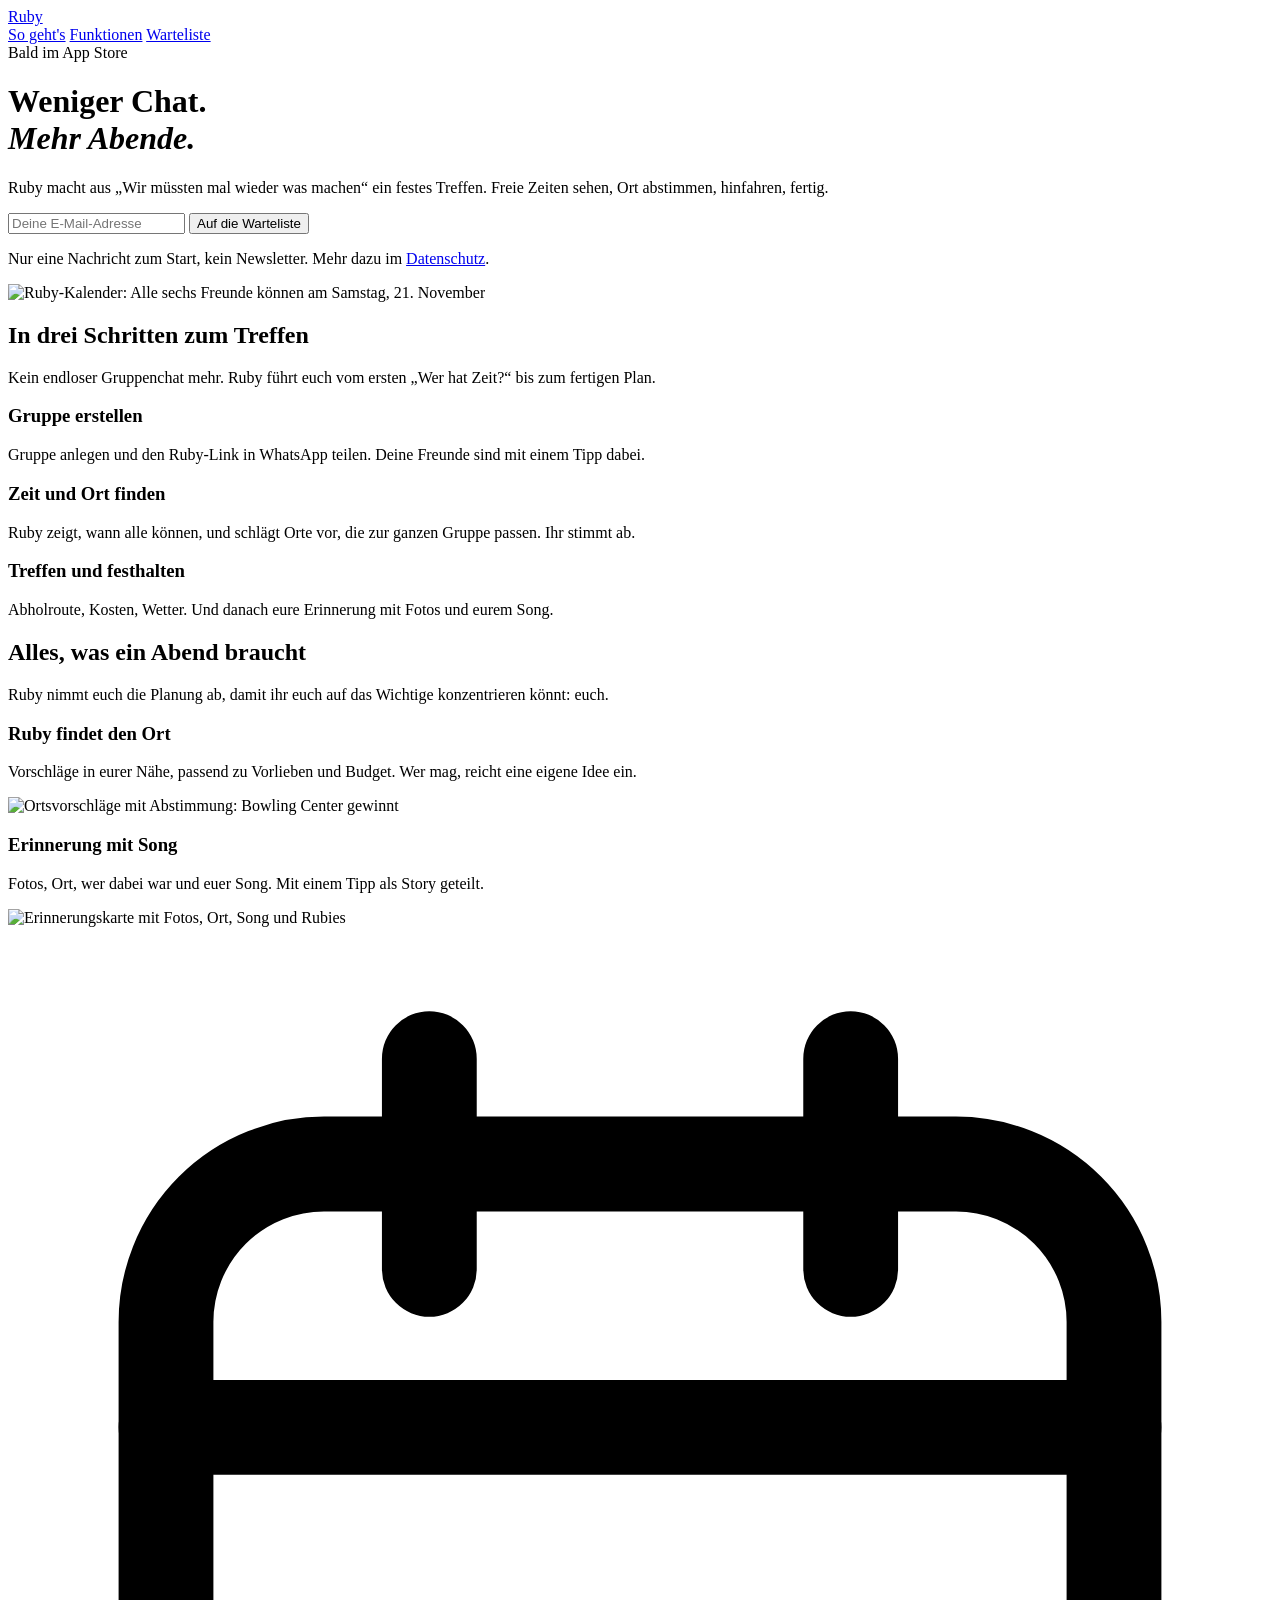
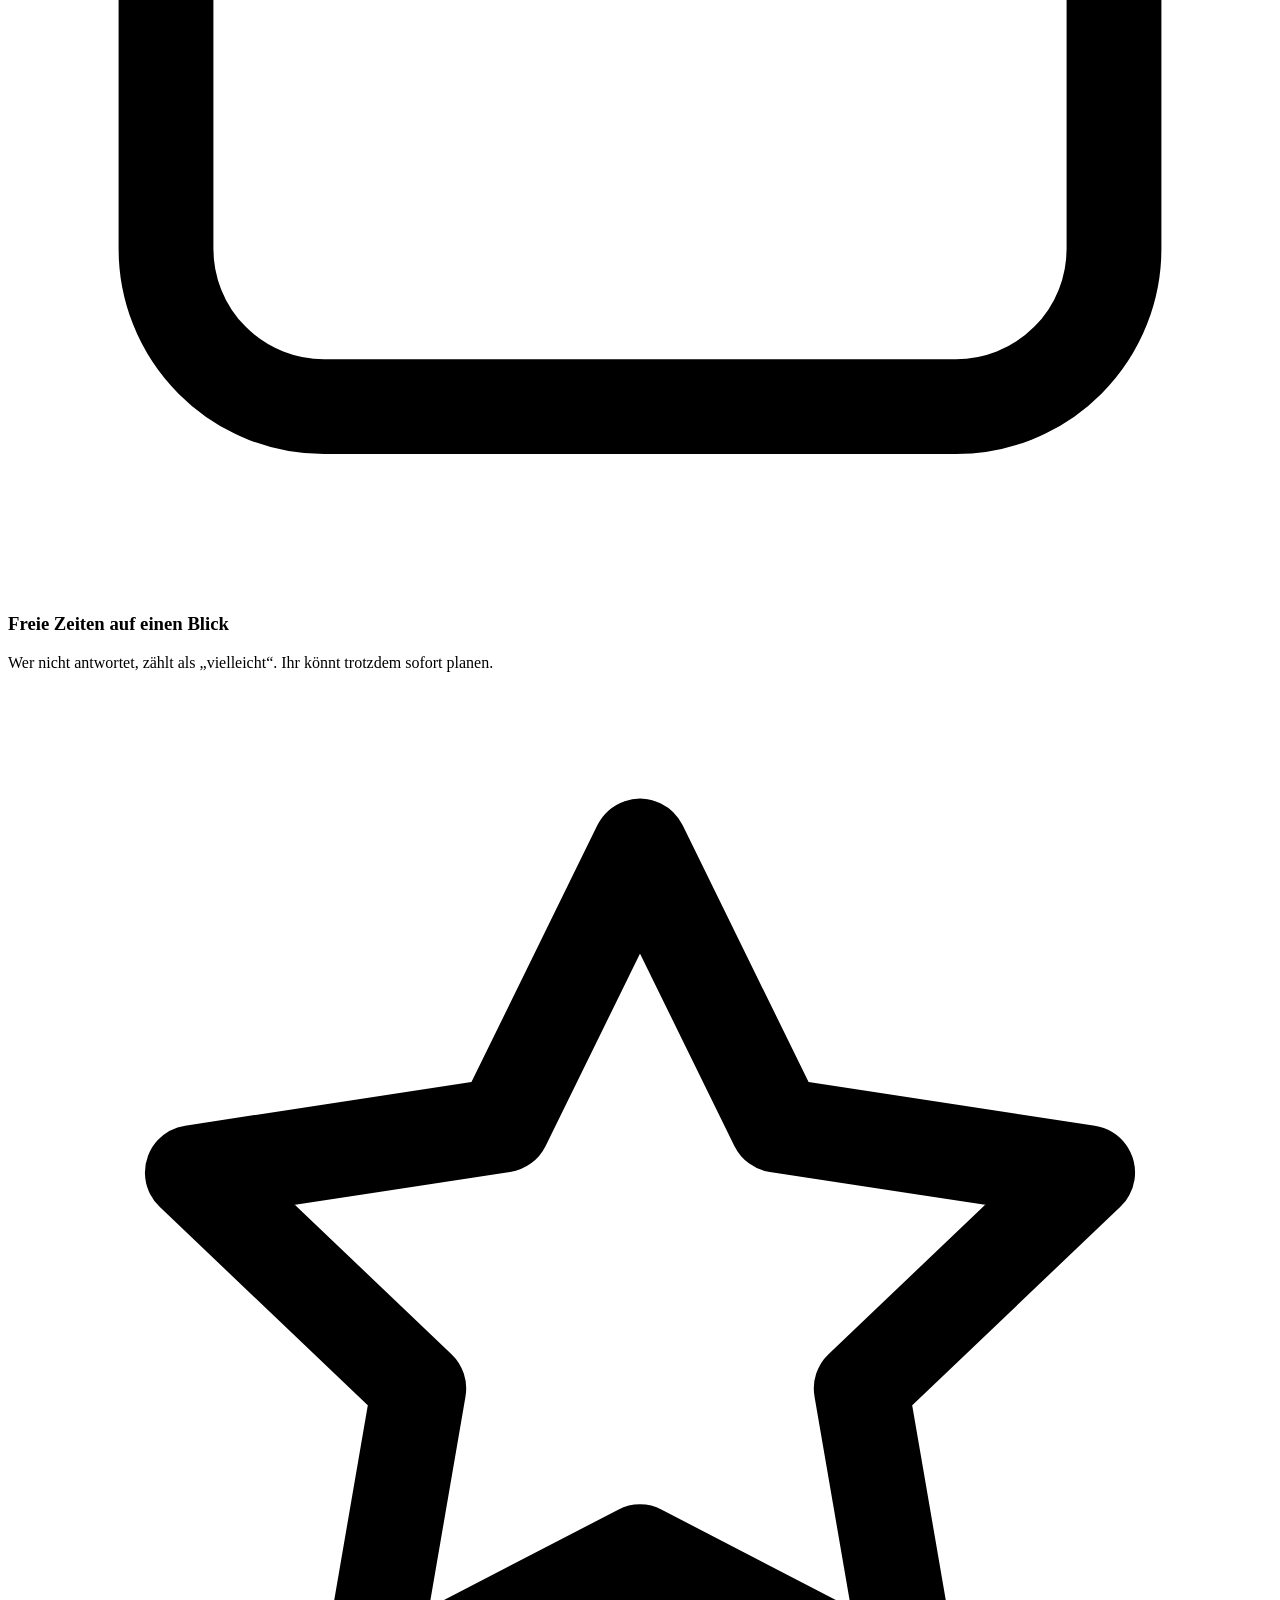
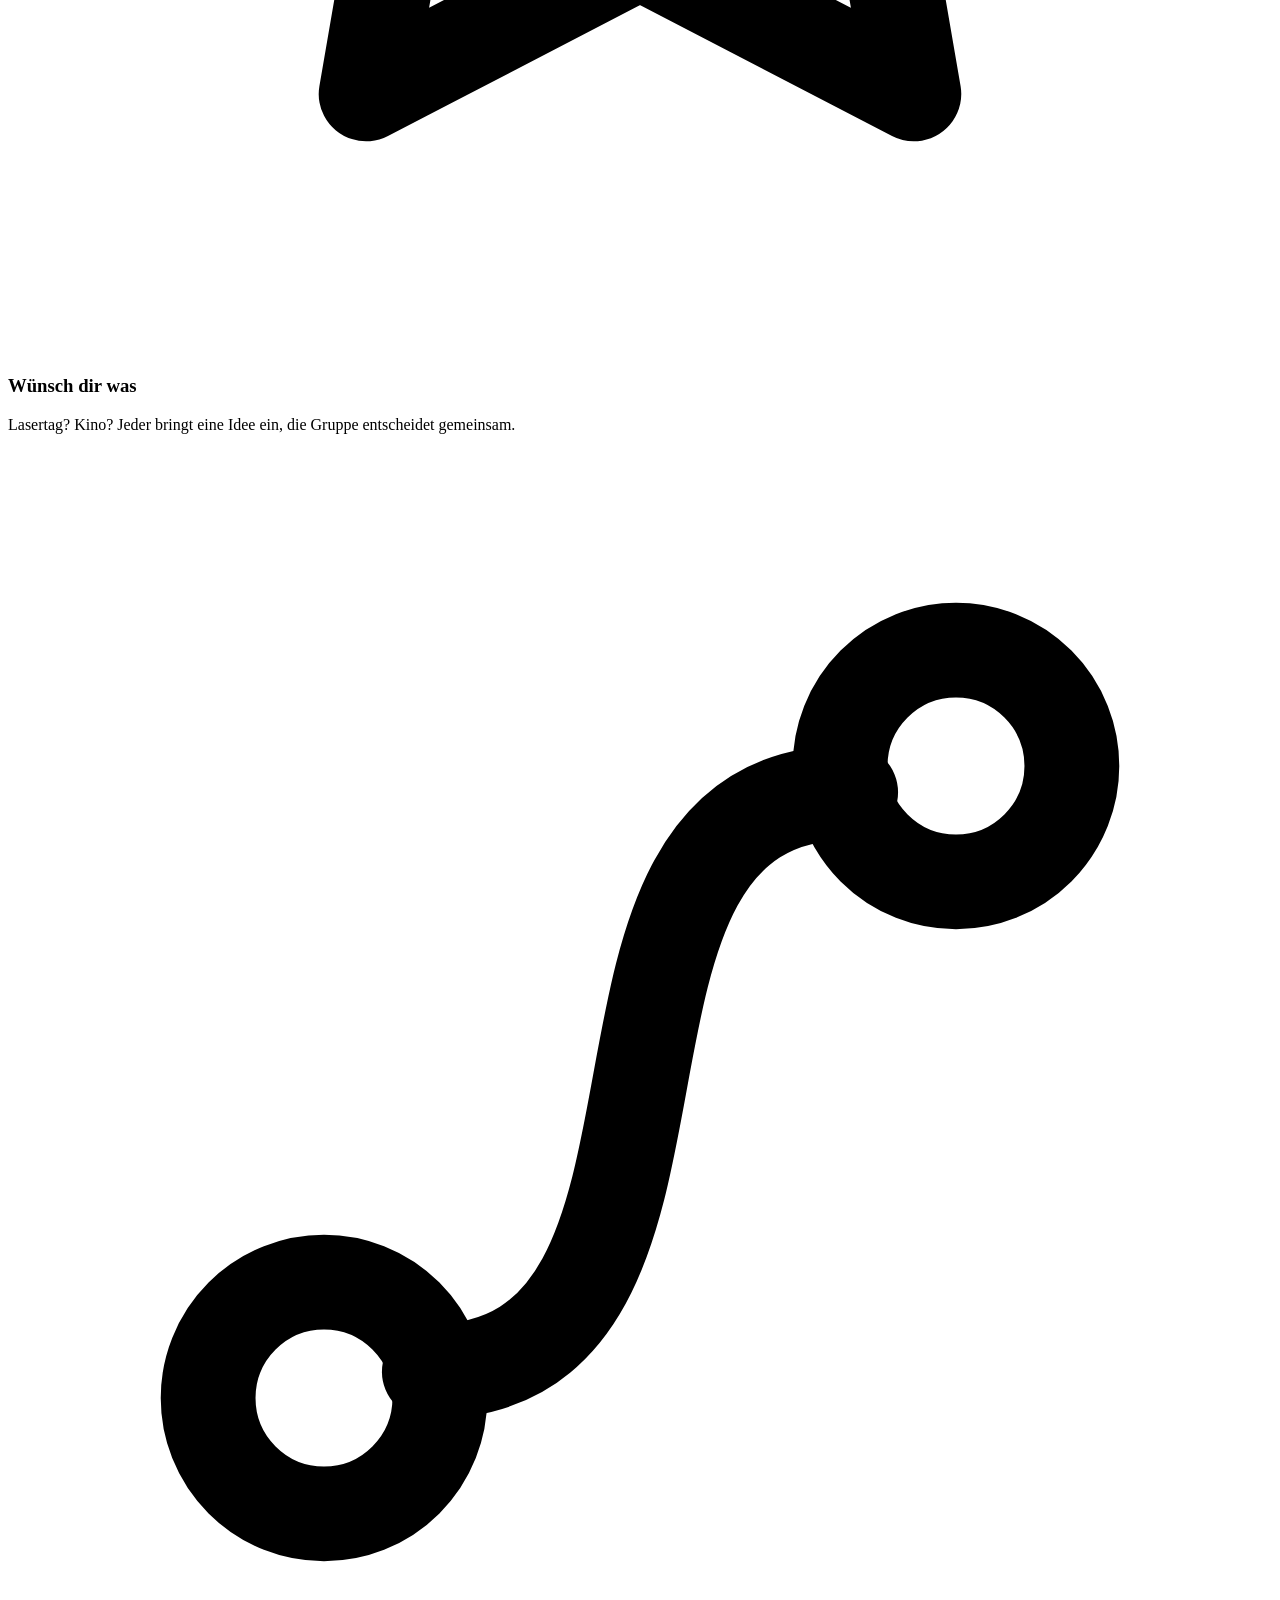
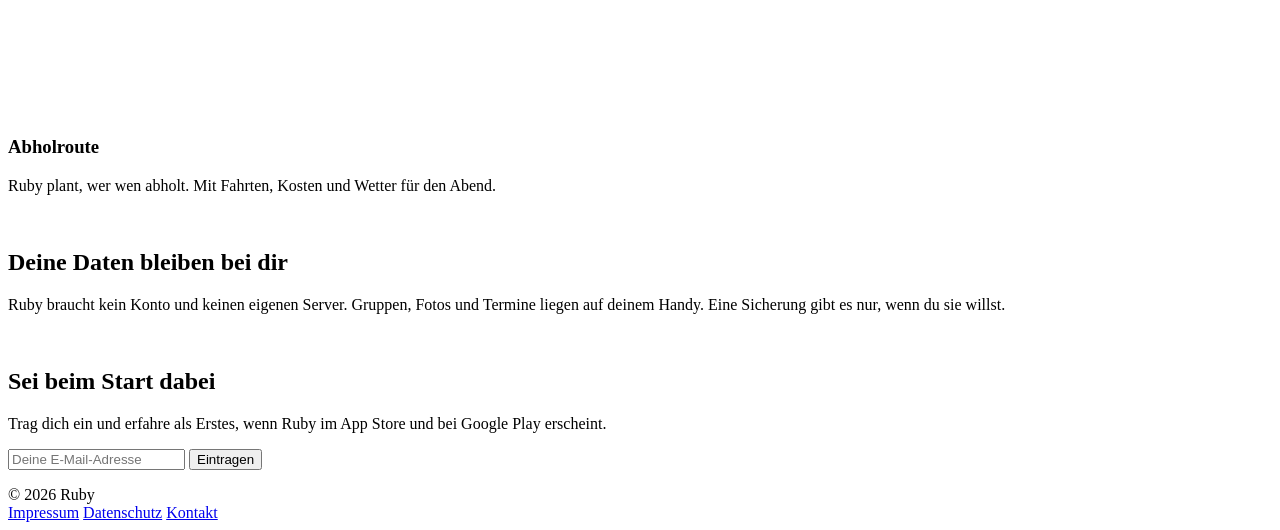
==== index.html @ dddb3fe4 "Add files via upload" ====
<!doctype html>
<html lang="de">
<head>
  <meta charset="utf-8">
  <meta name="viewport" content="width=device-width, initial-scale=1, viewport-fit=cover">
  <title>Ruby – Weniger Chat. Mehr Abende.</title>
  <meta name="description" content="Ruby ist die App, mit der Freundesgruppen sich wirklich treffen: freie Zeiten sehen, Orte abstimmen, hinfahren und den Abend als Erinnerung mit eurem Song festhalten.">
  <meta name="theme-color" content="#0B0B0D">
  <meta property="og:type" content="website">
  <meta property="og:title" content="Ruby – Weniger Chat. Mehr Abende.">
  <meta property="og:description" content="Die App, mit der Freundesgruppen sich wirklich treffen.">
  <meta property="og:image" content="https://ruby-app.de/assets/og-image.png">
  <meta property="og:url" content="https://ruby-app.de/">
  <meta name="twitter:card" content="summary_large_image">
  <link rel="icon" type="image/png" href="/assets/favicon.png">
  <link rel="apple-touch-icon" href="/assets/apple-touch-icon.png">
  <link rel="preload" href="/assets/fonts/InterDisplay-Bold.woff" as="font" type="font/woff" crossorigin>
  <link rel="stylesheet" href="/assets/style.css">
</head>
<body>
  <header class="top">
    <div class="wrap">
      <a class="brand" href="/" aria-label="Ruby Startseite"><img src="/assets/logo.png" alt=""><span>Ruby</span></a>
      <nav aria-label="Hauptnavigation">
        <a href="#so-gehts">So geht's</a>
        <a href="#funktionen">Funktionen</a>
        <a class="btn small" href="#warteliste">Warteliste</a>
      </nav>
    </div>
  </header>

  <main>
    <div class="wrap">
      <div class="hero">
        <div>
          <div class="eyebrow"><i></i>Bald im App Store</div>
          <h1>Weniger Chat.<br><em>Mehr Abende.</em></h1>
          <p class="lead">Ruby macht aus „Wir müssten mal wieder was machen“ ein festes Treffen. Freie Zeiten sehen, Ort abstimmen, hinfahren, fertig.</p>
          <form class="waitlist" id="warteliste" novalidate>
            <label for="mail-top" class="sr" style="position:absolute;left:-9999px">E-Mail-Adresse</label>
            <input id="mail-top" type="email" name="email" placeholder="Deine E-Mail-Adresse" autocomplete="email" required>
            <button class="btn" type="submit">Auf die Warteliste</button>
          </form>
          <p class="form-msg" role="status" aria-live="polite"></p>
          <p class="fine">Nur eine Nachricht zum Start, kein Newsletter. Mehr dazu im <a href="/datenschutz/">Datenschutz</a>.</p>
        </div>
        <div class="hero-shot">
          <img src="/assets/screen-kalender.png" width="370" height="720" alt="Ruby-Kalender: Alle sechs Freunde können am Samstag, 21. November">
        </div>
      </div>
    </div>

    <section id="so-gehts">
      <div class="wrap">
        <div class="sec-head reveal">
          <h2>In drei Schritten zum Treffen</h2>
          <p>Kein endloser Gruppenchat mehr. Ruby führt euch vom ersten „Wer hat Zeit?“ bis zum fertigen Plan.</p>
        </div>
        <div class="steps">
          <div class="step reveal">
            <h3>Gruppe erstellen</h3>
            <p>Gruppe anlegen und den Ruby-Link in WhatsApp teilen. Deine Freunde sind mit einem Tipp dabei.</p>
          </div>
          <div class="step reveal">
            <h3>Zeit und Ort finden</h3>
            <p>Ruby zeigt, wann alle können, und schlägt Orte vor, die zur ganzen Gruppe passen. Ihr stimmt ab.</p>
          </div>
          <div class="step reveal">
            <h3>Treffen und festhalten</h3>
            <p>Abholroute, Kosten, Wetter. Und danach eure Erinnerung mit Fotos und eurem Song.</p>
          </div>
        </div>
      </div>
    </section>

    <section id="funktionen">
      <div class="wrap">
        <div class="sec-head reveal">
          <h2>Alles, was ein Abend braucht</h2>
          <p>Ruby nimmt euch die Planung ab, damit ihr euch auf das Wichtige konzentrieren könnt: euch.</p>
        </div>
        <div class="showcase">
          <div class="shot-card reveal">
            <h3>Ruby findet den Ort</h3>
            <p>Vorschläge in eurer Nähe, passend zu Vorlieben und Budget. Wer mag, reicht eine eigene Idee ein.</p>
            <img src="/assets/screen-orte.png" width="370" height="720" loading="lazy" alt="Ortsvorschläge mit Abstimmung: Bowling Center gewinnt">
          </div>
          <div class="shot-card reveal">
            <h3>Erinnerung mit Song</h3>
            <p>Fotos, Ort, wer dabei war und euer Song. Mit einem Tipp als Story geteilt.</p>
            <img src="/assets/screen-erinnerung.png" width="370" height="720" loading="lazy" alt="Erinnerungskarte mit Fotos, Ort, Song und Rubies">
          </div>
        </div>
        <div class="feats">
          <div class="feat reveal">
            <svg viewBox="0 0 24 24" fill="none" stroke="currentColor" stroke-width="1.8" stroke-linecap="round" stroke-linejoin="round" aria-hidden="true"><rect x="3" y="4.5" width="18" height="16" rx="3"/><path d="M3 9.5h18M8 2.5v4M16 2.5v4"/></svg>
            <h3>Freie Zeiten auf einen Blick</h3>
            <p>Wer nicht antwortet, zählt als „vielleicht“. Ihr könnt trotzdem sofort planen.</p>
          </div>
          <div class="feat reveal">
            <svg viewBox="0 0 24 24" fill="none" stroke="currentColor" stroke-width="1.8" stroke-linecap="round" stroke-linejoin="round" aria-hidden="true"><path d="M12 3l2.6 5.3 5.9.9-4.3 4.1 1 5.8L12 16.4 6.8 19.1l1-5.8L3.5 9.2l5.9-.9z"/></svg>
            <h3>Wünsch dir was</h3>
            <p>Lasertag? Kino? Jeder bringt eine Idee ein, die Gruppe entscheidet gemeinsam.</p>
          </div>
          <div class="feat reveal">
            <svg viewBox="0 0 24 24" fill="none" stroke="currentColor" stroke-width="1.8" stroke-linecap="round" stroke-linejoin="round" aria-hidden="true"><circle cx="6" cy="18" r="2.2"/><circle cx="18" cy="6" r="2.2"/><path d="M8 17.5c6 0 2-11 8-11"/></svg>
            <h3>Abholroute</h3>
            <p>Ruby plant, wer wen abholt. Mit Fahrten, Kosten und Wetter für den Abend.</p>
          </div>
        </div>
      </div>
    </section>

    <section>
      <div class="wrap">
        <div class="band reveal">
          <img src="/assets/logo.png" alt="">
          <div>
            <h2>Deine Daten bleiben bei dir</h2>
            <p>Ruby braucht kein Konto und keinen eigenen Server. Gruppen, Fotos und Termine liegen auf deinem Handy. Eine Sicherung gibt es nur, wenn du sie willst.</p>
          </div>
        </div>
      </div>
    </section>

    <div class="cta">
      <div class="wrap">
        <img src="/assets/logo.png" alt="">
        <h2>Sei beim Start dabei</h2>
        <p>Trag dich ein und erfahre als Erstes, wenn Ruby im App Store und bei Google Play erscheint.</p>
        <form class="waitlist" novalidate>
          <label for="mail-bottom" style="position:absolute;left:-9999px">E-Mail-Adresse</label>
          <input id="mail-bottom" type="email" name="email" placeholder="Deine E-Mail-Adresse" autocomplete="email" required>
          <button class="btn" type="submit">Eintragen</button>
        </form>
        <p class="form-msg" role="status" aria-live="polite"></p>
      </div>
    </div>
  </main>

  <footer>
    <div class="wrap">
      <span>© <span data-year>2026</span> Ruby</span>
      <nav aria-label="Rechtliches">
        <a href="/impressum/">Impressum</a>
        <a href="/datenschutz/">Datenschutz</a>
        <a data-mailto href="mailto:hallo@ruby-app.de">Kontakt</a>
      </nav>
    </div>
  </footer>

  <script src="/assets/config.js"></script>
  <script src="/assets/site.js"></script>
</body>
</html>
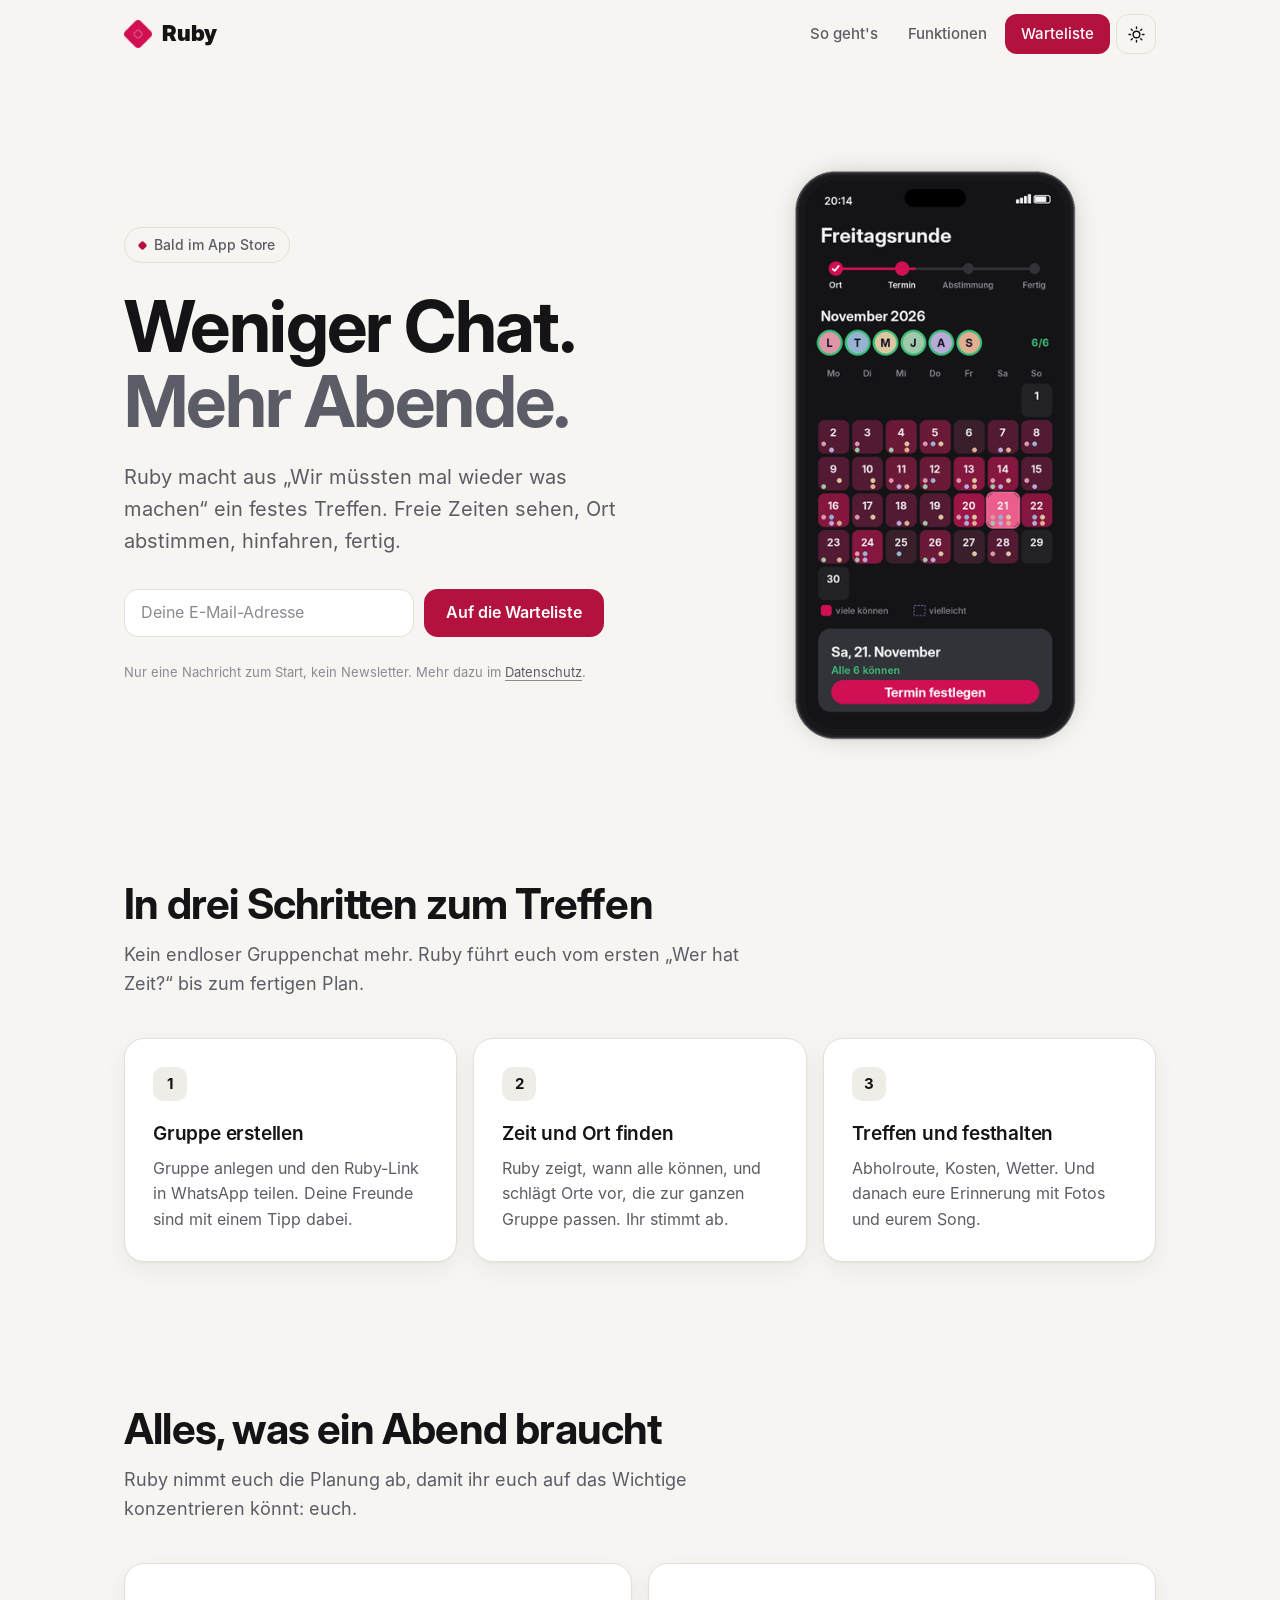
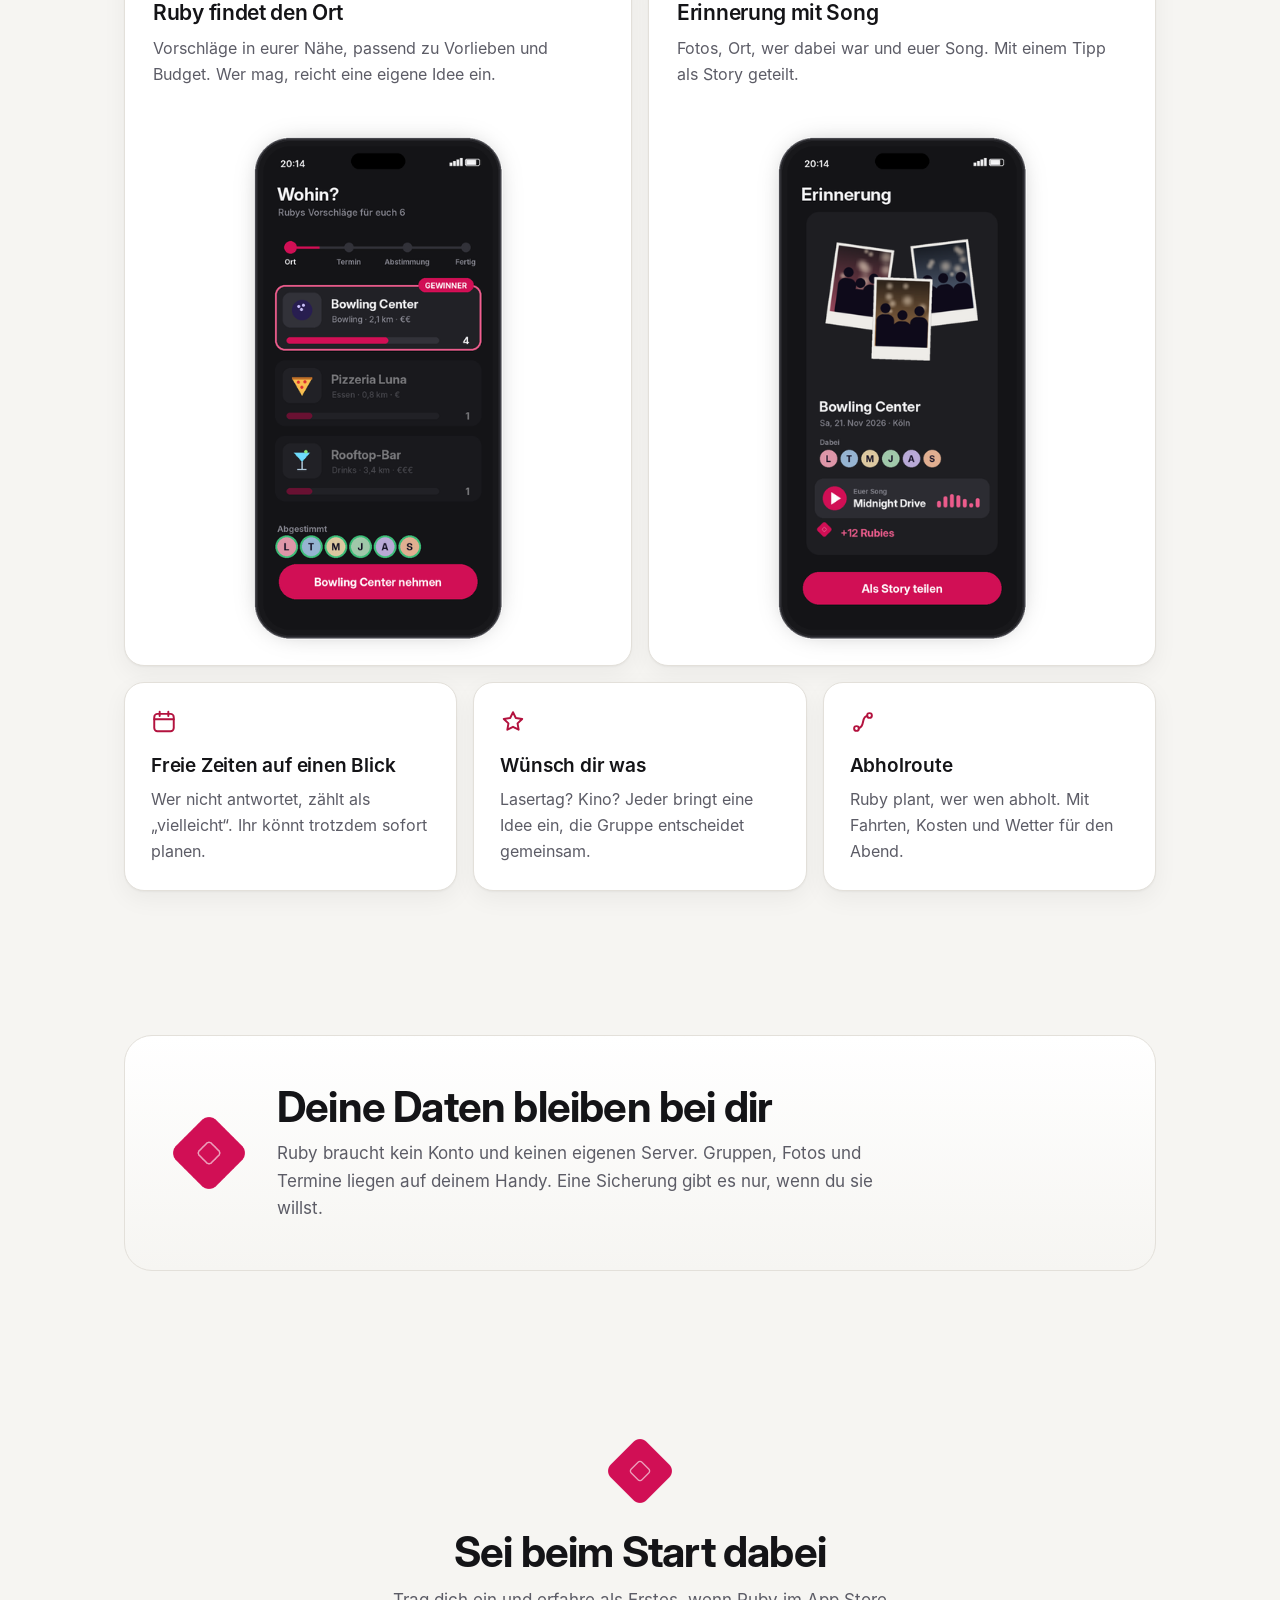
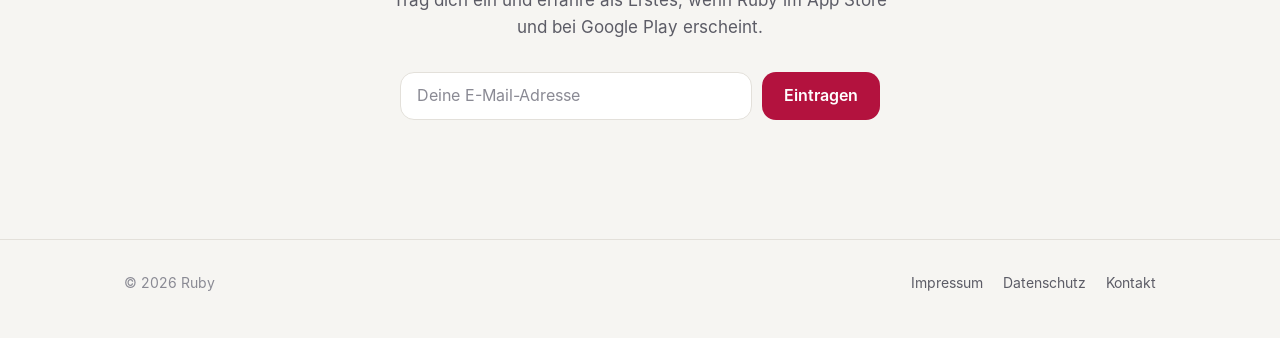
==== commit 250720b9: "Add files via upload" ====
--- a/index.html
+++ b/index.html
@@ -15,6 +15,7 @@
   <link rel="icon" type="image/png" href="/assets/favicon.png">
   <link rel="apple-touch-icon" href="/assets/apple-touch-icon.png">
   <link rel="preload" href="/assets/fonts/InterDisplay-Bold.woff" as="font" type="font/woff" crossorigin>
+  <script>(function(){var t=null;try{t=localStorage.getItem('ruby-theme')}catch(e){}if(t!=='light'&&t!=='dark'){t=window.matchMedia&&matchMedia('(prefers-color-scheme: light)').matches?'light':'dark'}document.documentElement.setAttribute('data-theme',t)})();</script>
   <link rel="stylesheet" href="/assets/style.css">
 </head>
 <body>
@@ -25,7 +26,7 @@
         <a href="#so-gehts">So geht's</a>
         <a href="#funktionen">Funktionen</a>
         <a class="btn small" href="#warteliste">Warteliste</a>
-      </nav>
+      <button class="theme-toggle" type="button" aria-label="Design wechseln" title="Design wechseln"><svg class="sun" viewBox="0 0 24 24" fill="none" stroke="currentColor" stroke-width="1.8" stroke-linecap="round" aria-hidden="true"><circle cx="12" cy="12" r="4.2"/><path d="M12 2.5v2M12 19.5v2M2.5 12h2M19.5 12h2M5.3 5.3l1.4 1.4M17.3 17.3l1.4 1.4M5.3 18.7l1.4-1.4M17.3 6.7l1.4-1.4"/></svg><svg class="moon" viewBox="0 0 24 24" fill="none" stroke="currentColor" stroke-width="1.8" stroke-linecap="round" stroke-linejoin="round" aria-hidden="true"><path d="M20 14.5A8 8 0 1 1 9.5 4a6.5 6.5 0 0 0 10.5 10.5z"/></svg></button></nav>
     </div>
   </header>
 
--- a/assets/style.css
+++ b/assets/style.css
@@ -0,0 +1,209 @@
+/* Ruby – ruby-app.de · minimalistisch, dunkel wie die App */
+@font-face { font-family: 'Inter'; src: url('fonts/Inter-Regular.woff') format('woff'); font-weight: 400; font-display: swap; }
+@font-face { font-family: 'Inter'; src: url('fonts/Inter-Medium.woff') format('woff'); font-weight: 500; font-display: swap; }
+@font-face { font-family: 'Inter'; src: url('fonts/Inter-SemiBold.woff') format('woff'); font-weight: 600; font-display: swap; }
+@font-face { font-family: 'Inter'; src: url('fonts/Inter-Bold.woff') format('woff'); font-weight: 700; font-display: swap; }
+@font-face { font-family: 'Inter Display'; src: url('fonts/InterDisplay-Bold.woff') format('woff'); font-weight: 700; font-display: swap; }
+@font-face { font-family: 'Inter Display'; src: url('fonts/InterDisplay-Black.woff') format('woff'); font-weight: 900; font-display: swap; }
+
+:root {
+  --bg: #0B0B0D;
+  --surface: #141417;
+  --surface-2: #1C1C21;
+  --line: #26262C;
+  --text: #F4F4F6;
+  --sub: #9A9AA4;
+  --faint: #6E6E78;
+  --ruby: #D10F55;
+  --ruby-hover: #E01A62;
+  --radius: 20px;
+  --max: 1080px;
+  --top-bg: rgba(11, 11, 13, 0.82);
+  --body: #C9C9D0;
+  --ph-bg: rgba(209, 15, 85, 0.16);
+  --ph-text: #FF8FB1;
+  --ok: #5BC48C;
+  --err: #F0708F;
+  --shadow: none;
+  color-scheme: dark;
+}
+
+/* Helles Design */
+:root[data-theme="light"] {
+  --bg: #F6F5F2;
+  --surface: #FFFFFF;
+  --surface-2: #EFEDE8;
+  --line: #E3E0DA;
+  --text: #141417;
+  --sub: #5C5C66;
+  --faint: #8A8A94;
+  --ruby: #B3123E;
+  --ruby-hover: #9C0F35;
+  --top-bg: rgba(246, 245, 242, 0.85);
+  --body: #3A3A42;
+  --ph-bg: rgba(179, 18, 62, 0.10);
+  --ph-text: #B3123E;
+  --ok: #1E8A55;
+  --err: #C0274E;
+  --shadow: 0 1px 2px rgba(20, 20, 23, 0.04), 0 8px 24px rgba(20, 20, 23, 0.05);
+  color-scheme: light;
+}
+
+* { box-sizing: border-box; }
+html { -webkit-text-size-adjust: 100%; scroll-behavior: smooth; }
+body {
+  margin: 0;
+  transition: background-color 0.25s ease, color 0.25s ease;
+  background: var(--bg);
+  color: var(--text);
+  font-family: 'Inter', system-ui, -apple-system, 'Segoe UI', Roboto, sans-serif;
+  font-size: 17px;
+  line-height: 1.6;
+  -webkit-font-smoothing: antialiased;
+}
+a { color: var(--text); text-decoration-color: var(--faint); text-underline-offset: 3px; }
+a:hover { text-decoration-color: var(--ruby); }
+img { max-width: 100%; display: block; }
+:focus-visible { outline: 2px solid var(--ruby); outline-offset: 3px; border-radius: 6px; }
+
+.wrap { max-width: var(--max); margin: 0 auto; padding: 0 24px; }
+
+/* Kopfzeile */
+.top { position: sticky; top: 0; z-index: 10; background: var(--top-bg); backdrop-filter: saturate(140%) blur(14px); -webkit-backdrop-filter: saturate(140%) blur(14px); border-bottom: 1px solid transparent; }
+.top.scrolled { border-bottom-color: var(--line); }
+.top .wrap { display: flex; align-items: center; height: 68px; }
+.brand { display: flex; align-items: center; gap: 10px; text-decoration: none; }
+.brand img { width: 28px; height: 28px; }
+.brand span { font-family: 'Inter Display', 'Inter', sans-serif; font-weight: 900; font-size: 22px; letter-spacing: -0.2px; }
+.top nav { margin-left: auto; display: flex; gap: 6px; align-items: center; }
+.top nav a { text-decoration: none; color: var(--sub); font-size: 15px; font-weight: 500; padding: 8px 12px; border-radius: 10px; }
+.top nav a:hover { color: var(--text); }
+.top nav .btn { color: #fff; }
+
+/* Umschalter hell/dunkel */
+.theme-toggle { display: inline-grid; place-items: center; width: 40px; height: 40px; border-radius: 12px; border: 1px solid var(--line); background: transparent; color: var(--text); cursor: pointer; padding: 0; transition: border-color 0.15s, background 0.15s; }
+.theme-toggle:hover { border-color: var(--faint); background: var(--surface); }
+.theme-toggle svg { width: 19px; height: 19px; }
+.theme-toggle .sun { display: none; }
+:root[data-theme="light"] .theme-toggle .sun { display: block; }
+:root[data-theme="light"] .theme-toggle .moon { display: none; }
+
+/* Knöpfe */
+.btn { display: inline-flex; align-items: center; justify-content: center; gap: 8px; min-height: 48px; padding: 0 22px; border-radius: 14px; border: 0; background: var(--ruby); color: #fff; font: inherit; font-weight: 600; font-size: 16px; text-decoration: none; cursor: pointer; transition: background 0.15s; }
+.btn:hover { background: var(--ruby-hover); }
+.btn.ghost { background: transparent; border: 1px solid var(--line); color: var(--text); }
+.btn.ghost:hover { border-color: var(--faint); }
+.btn.small { min-height: 40px; padding: 0 16px; font-size: 15px; border-radius: 12px; }
+.btn[disabled] { opacity: 0.6; cursor: default; }
+
+/* Hero */
+.hero { padding: 72px 0 40px; display: grid; grid-template-columns: 1.1fr 0.9fr; gap: 48px; align-items: center; }
+.eyebrow { display: inline-flex; align-items: center; gap: 8px; color: var(--sub); font-size: 14px; font-weight: 500; border: 1px solid var(--line); border-radius: 999px; padding: 6px 14px; margin-bottom: 26px; }
+.eyebrow i { width: 7px; height: 7px; border-radius: 2px; background: var(--ruby); transform: rotate(45deg); display: inline-block; }
+h1 { font-family: 'Inter Display', 'Inter', sans-serif; font-weight: 700; font-size: clamp(42px, 6.4vw, 72px); line-height: 1.04; letter-spacing: -1.6px; margin: 0 0 22px; }
+h1 em { font-style: normal; color: var(--sub); }
+.lead { color: var(--sub); font-size: clamp(18px, 2vw, 20px); max-width: 520px; margin: 0 0 32px; }
+
+/* Warteliste */
+.waitlist { display: flex; gap: 10px; max-width: 480px; }
+.waitlist input { flex: 1; min-width: 0; min-height: 48px; padding: 0 16px; border-radius: 14px; border: 1px solid var(--line); background: var(--surface); color: var(--text); font: inherit; font-size: 16px; }
+.waitlist input::placeholder { color: var(--faint); }
+.waitlist input:focus { outline: none; border-color: var(--faint); }
+.fine { color: var(--faint); font-size: 13px; margin: 12px 0 0; max-width: 480px; }
+.fine a { color: var(--sub); }
+.form-msg { margin: 12px 0 0; font-size: 15px; font-weight: 500; min-height: 1px; }
+.form-msg.ok { color: var(--ok); }
+.form-msg.err { color: var(--err); }
+
+.hero-shot { position: relative; display: flex; justify-content: center; }
+.hero-shot img { width: min(340px, 82%); height: auto; }
+
+/* Abschnitte */
+section { padding: 72px 0; }
+.sec-head { max-width: 620px; margin-bottom: 40px; }
+h2 { font-family: 'Inter Display', 'Inter', sans-serif; font-weight: 700; font-size: clamp(30px, 4vw, 42px); line-height: 1.1; letter-spacing: -0.8px; margin: 0 0 14px; }
+.sec-head p { color: var(--sub); margin: 0; font-size: 18px; }
+
+/* Schritte */
+.steps { display: grid; grid-template-columns: repeat(3, 1fr); gap: 16px; counter-reset: s; }
+.step { background: var(--surface); border: 1px solid var(--line); border-radius: var(--radius); padding: 28px; box-shadow: var(--shadow); }
+.step::before { counter-increment: s; content: counter(s); display: grid; place-items: center; width: 34px; height: 34px; border-radius: 10px; background: var(--surface-2); color: var(--text); font-weight: 700; font-size: 15px; margin-bottom: 18px; }
+.step h3, .feat h3 { font-size: 19px; font-weight: 600; margin: 0 0 6px; letter-spacing: -0.2px; }
+.step p, .feat p { color: var(--sub); margin: 0; font-size: 16px; }
+
+/* Funktionen */
+.showcase { display: grid; grid-template-columns: 1fr 1fr; gap: 16px; align-items: stretch; }
+.shot-card { background: var(--surface); border: 1px solid var(--line); border-radius: var(--radius); box-shadow: var(--shadow); padding: 32px 28px 0; overflow: hidden; display: flex; flex-direction: column; }
+.shot-card h3 { font-size: 21px; font-weight: 600; margin: 0 0 6px; letter-spacing: -0.3px; }
+.shot-card p { color: var(--sub); margin: 0 0 24px; font-size: 16px; }
+.shot-card img { width: 72%; max-width: 300px; margin: auto auto 0; height: auto; }
+.feats { display: grid; grid-template-columns: repeat(3, 1fr); gap: 16px; margin-top: 16px; }
+.feat { background: var(--surface); border: 1px solid var(--line); border-radius: var(--radius); padding: 26px; box-shadow: var(--shadow); }
+.feat svg { width: 26px; height: 26px; color: var(--ruby); margin-bottom: 16px; display: block; }
+
+/* Privatsphäre-Band */
+.band { border: 1px solid var(--line); border-radius: 28px; padding: 48px; display: grid; grid-template-columns: auto 1fr; gap: 32px; align-items: center; background: linear-gradient(180deg, var(--surface) 0%, var(--bg) 100%); }
+.band img { width: 72px; height: 72px; }
+.band h2 { margin-bottom: 10px; }
+.band p { color: var(--sub); margin: 0; max-width: 640px; }
+
+/* Abschluss */
+.cta { text-align: center; padding: 96px 0 88px; }
+.cta img { width: 64px; height: 64px; margin: 0 auto 26px; }
+.cta h2 { margin-bottom: 12px; }
+.cta p { color: var(--sub); margin: 0 auto 30px; max-width: 520px; }
+.cta .waitlist { margin: 0 auto; }
+.cta .fine, .cta .form-msg { margin-left: auto; margin-right: auto; }
+
+/* Fußzeile */
+footer { border-top: 1px solid var(--line); padding: 32px 0 44px; color: var(--faint); font-size: 14px; }
+footer .wrap { display: flex; flex-wrap: wrap; gap: 14px 24px; align-items: center; }
+footer nav { display: flex; gap: 20px; margin-left: auto; flex-wrap: wrap; }
+footer a { color: var(--sub); text-decoration: none; }
+footer a:hover { color: var(--text); }
+
+/* Textseiten (Impressum, Datenschutz) */
+.doc { max-width: 720px; margin: 0 auto; padding: 64px 24px 80px; }
+.doc h1 { font-size: clamp(36px, 5vw, 52px); margin-bottom: 10px; }
+.doc .meta { color: var(--faint); font-size: 14px; margin: 0 0 40px; }
+.doc h2 { font-size: 24px; letter-spacing: -0.3px; margin: 44px 0 12px; }
+.doc h3 { font-size: 18px; font-weight: 600; margin: 28px 0 8px; }
+.doc p, .doc li { color: var(--body); }
+.doc ul { padding-left: 22px; }
+.doc li { margin: 6px 0; }
+.doc address { font-style: normal; color: var(--text); line-height: 1.7; }
+.ph { background: var(--ph-bg); color: var(--ph-text); border-radius: 6px; padding: 1px 6px; font-weight: 500; }
+.note { border: 1px solid var(--line); background: var(--surface); box-shadow: var(--shadow); border-radius: 14px; padding: 16px 18px; color: var(--sub); font-size: 15px; margin: 0 0 32px; }
+
+/* Ruby-Link-Seite */
+.center { min-height: calc(100vh - 68px - 110px); display: grid; place-items: center; text-align: center; padding: 48px 24px; }
+.center .box { max-width: 460px; }
+.center img.logo { width: 72px; height: 72px; margin: 0 auto 28px; }
+.center h1 { font-size: clamp(32px, 6vw, 44px); margin-bottom: 14px; }
+.center p { color: var(--sub); margin: 0 0 28px; }
+.center .actions { display: flex; flex-direction: column; gap: 12px; align-items: center; }
+.spinner { width: 22px; height: 22px; border-radius: 50%; border: 2px solid rgba(255,255,255,0.3); border-top-color: #fff; animation: spin 0.8s linear infinite; }
+@keyframes spin { to { transform: rotate(360deg); } }
+
+/* sanftes Einblenden beim Scrollen */
+.reveal { opacity: 0; transform: translateY(16px); transition: opacity 0.6s ease, transform 0.6s ease; }
+.reveal.in { opacity: 1; transform: none; }
+@media (prefers-reduced-motion: reduce) { .reveal { opacity: 1; transform: none; transition: none; } html { scroll-behavior: auto; } }
+
+/* Handy */
+@media (max-width: 880px) {
+  .hero { grid-template-columns: 1fr; padding-top: 44px; gap: 36px; text-align: left; }
+  .hero-shot img { width: min(300px, 78%); }
+  .steps, .feats { grid-template-columns: 1fr; }
+  .showcase { grid-template-columns: 1fr; }
+  .band { grid-template-columns: 1fr; padding: 32px 24px; gap: 20px; }
+  section { padding: 56px 0; }
+}
+@media (max-width: 560px) {
+  .wrap { padding: 0 16px; }
+  .top nav a:not(.btn) { display: none; }
+  .waitlist { flex-direction: column; }
+  .waitlist .btn { width: 100%; }
+  .doc { padding: 44px 16px 64px; }
+  footer nav { margin-left: 0; }
+}
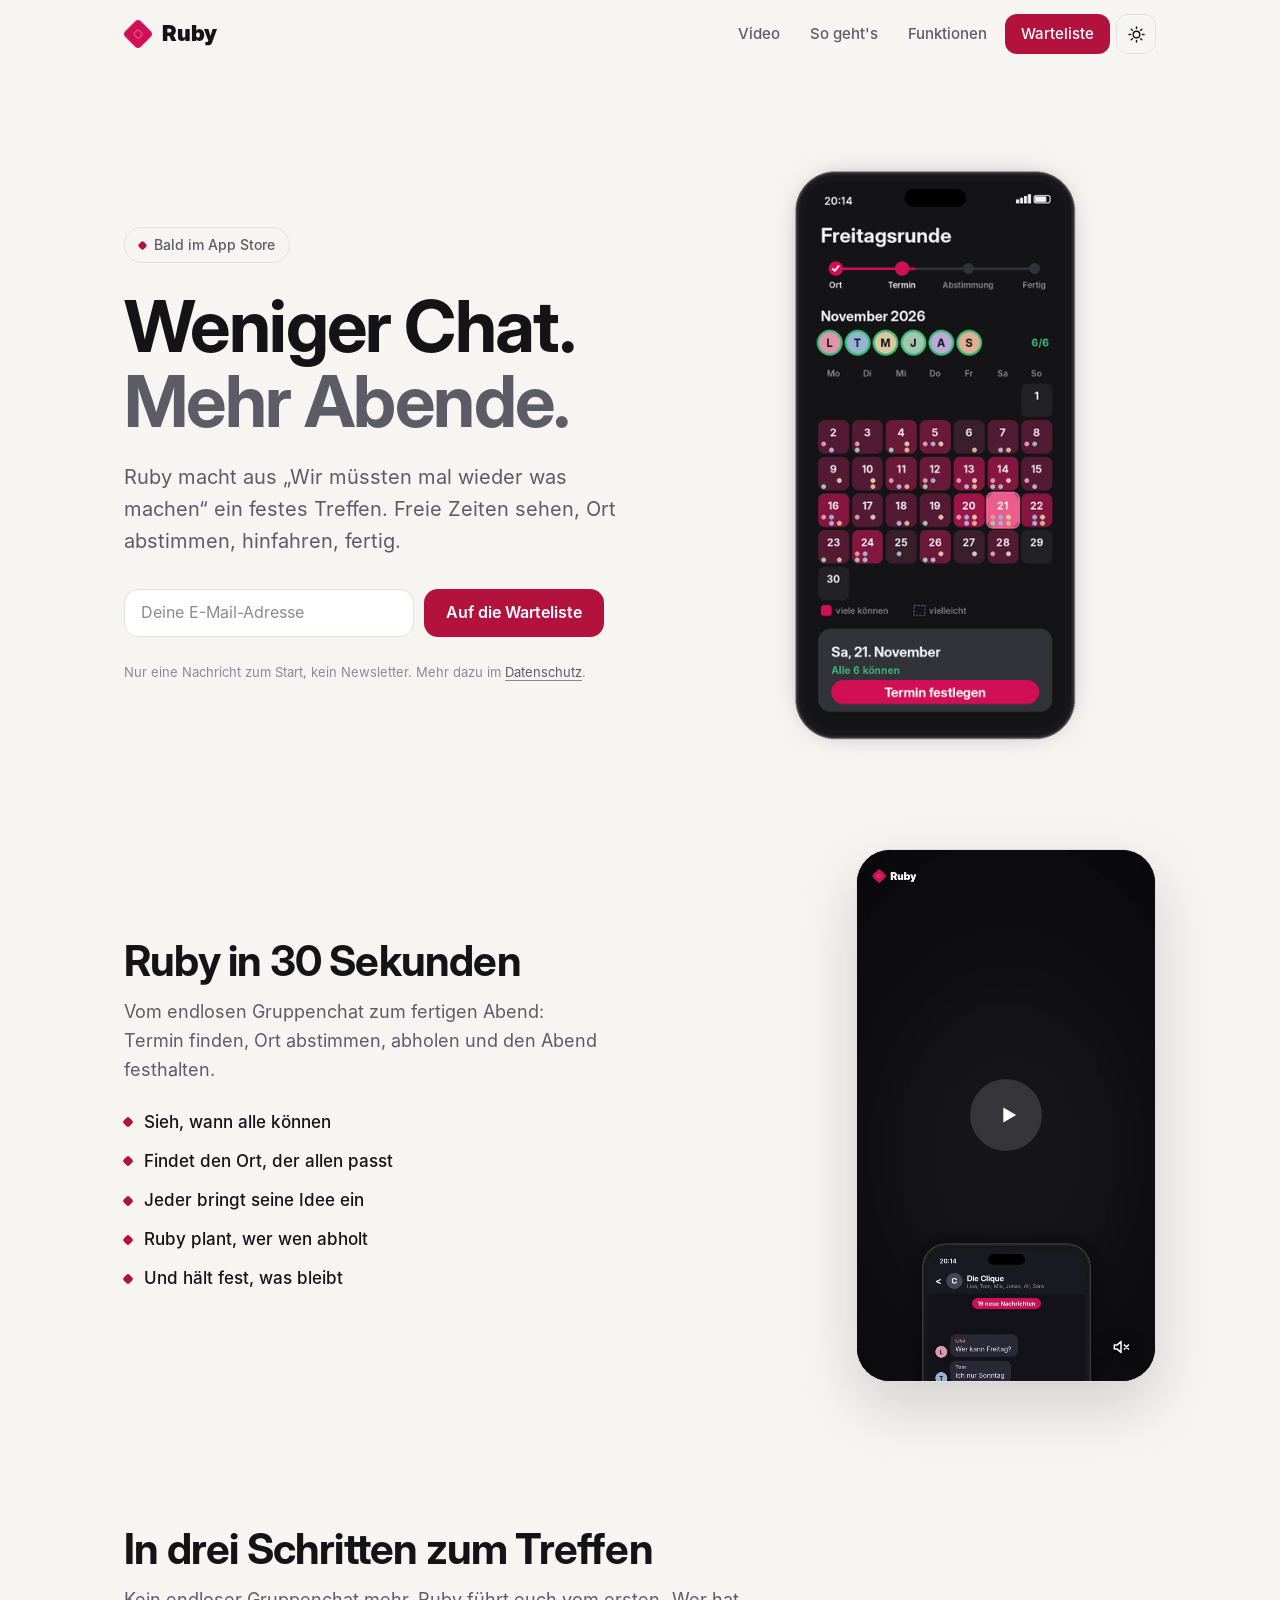
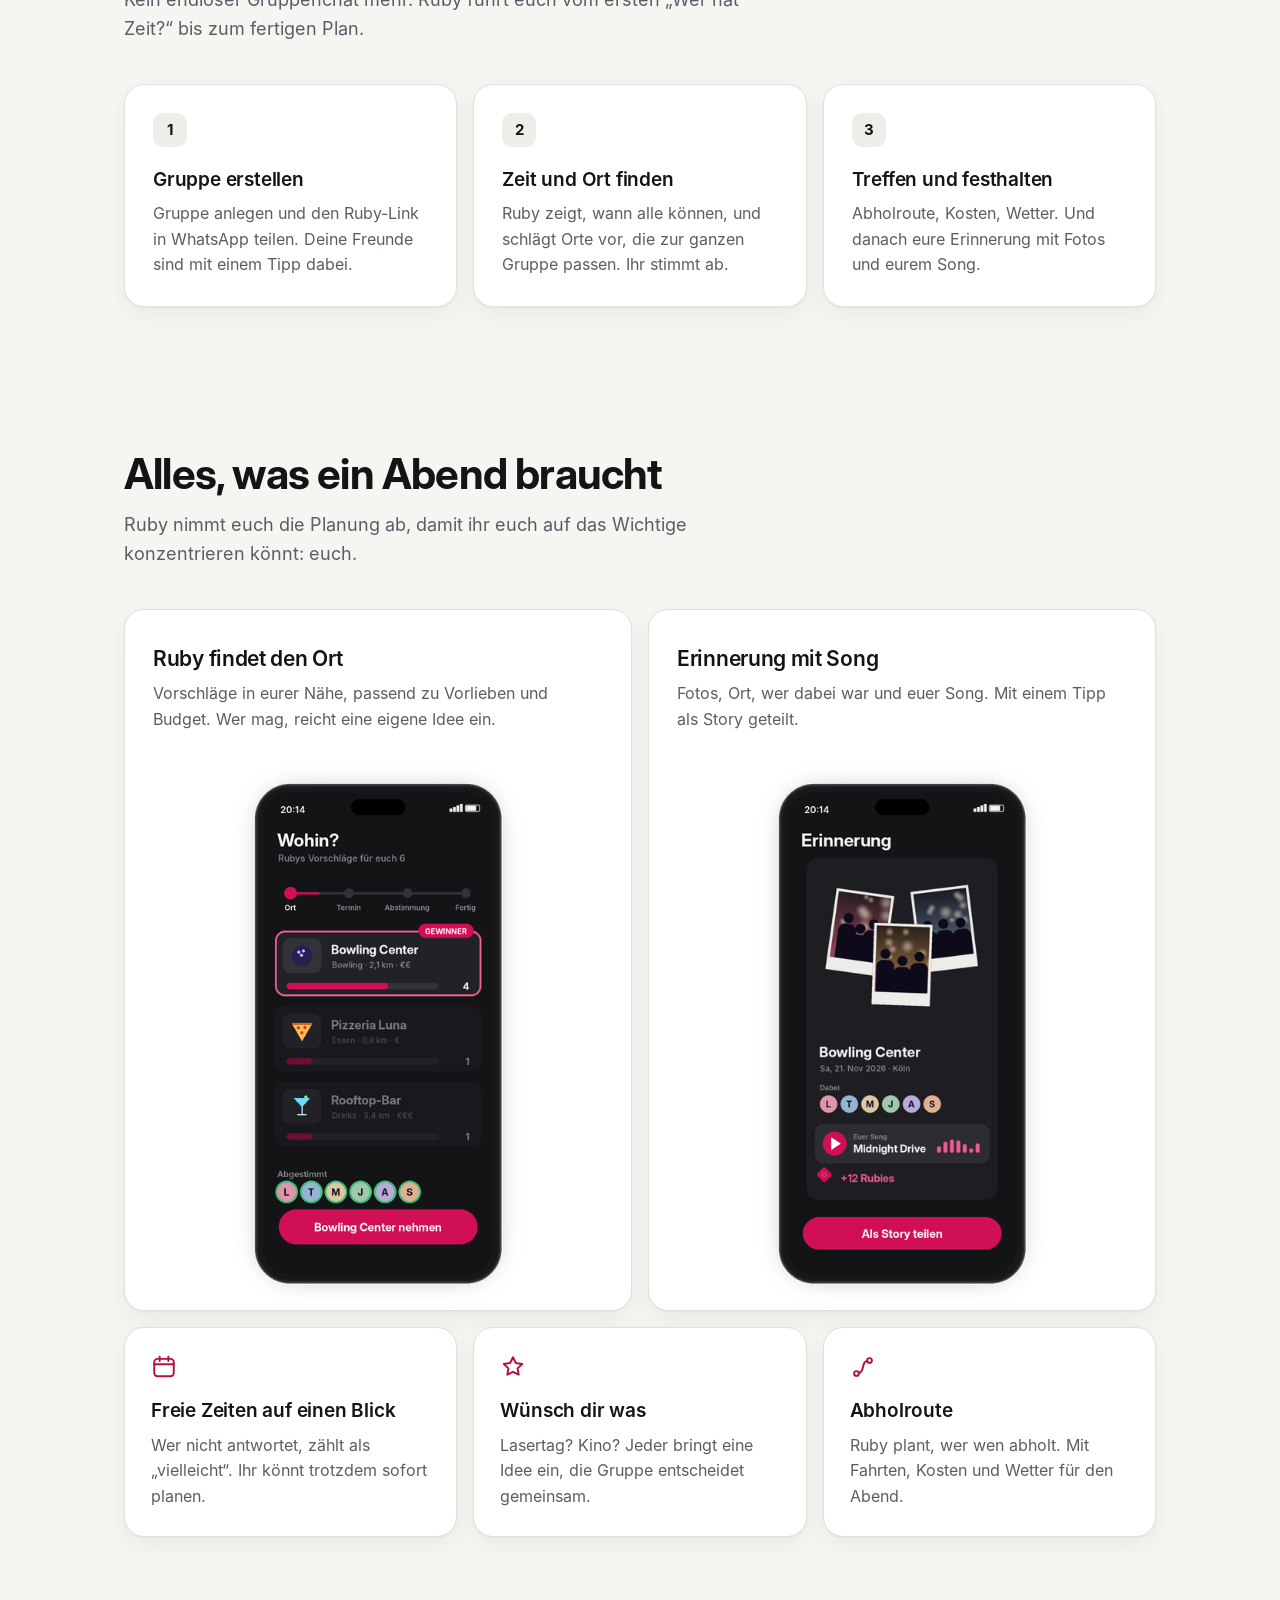
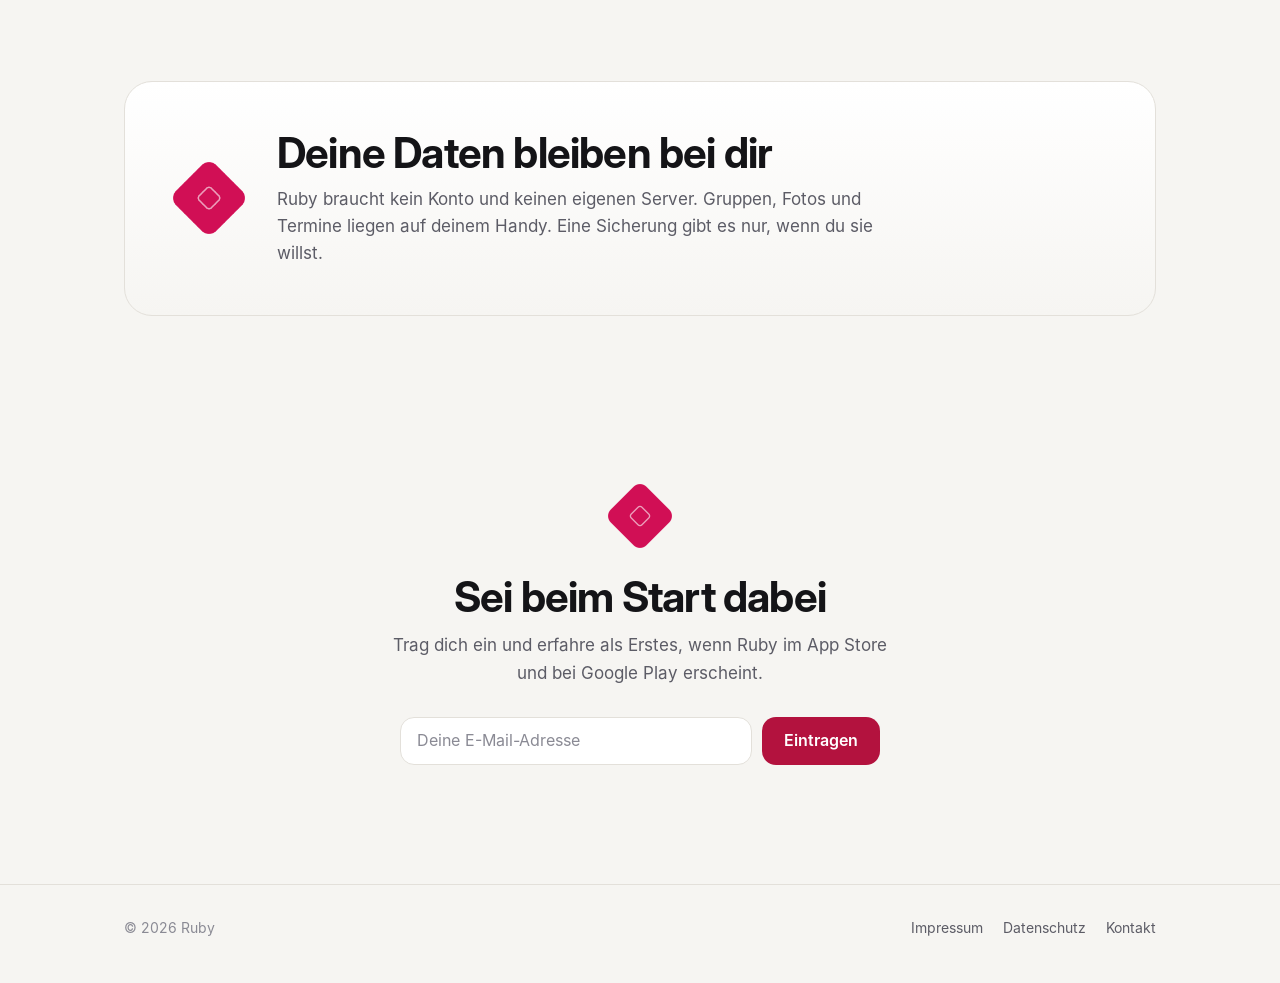
==== commit ff24617d: "Add files via upload" ====
--- a/index.html
+++ b/index.html
@@ -16,13 +16,14 @@
   <link rel="apple-touch-icon" href="/assets/apple-touch-icon.png">
   <link rel="preload" href="/assets/fonts/InterDisplay-Bold.woff" as="font" type="font/woff" crossorigin>
   <script>(function(){var t=null;try{t=localStorage.getItem('ruby-theme')}catch(e){}if(t!=='light'&&t!=='dark'){t=window.matchMedia&&matchMedia('(prefers-color-scheme: light)').matches?'light':'dark'}document.documentElement.setAttribute('data-theme',t)})();</script>
-  <link rel="stylesheet" href="/assets/style.css">
+  <link rel="stylesheet" href="/assets/style.css?v=3">
 </head>
 <body>
   <header class="top">
     <div class="wrap">
       <a class="brand" href="/" aria-label="Ruby Startseite"><img src="/assets/logo.png" alt=""><span>Ruby</span></a>
       <nav aria-label="Hauptnavigation">
+        <a href="#video">Video</a>
         <a href="#so-gehts">So geht's</a>
         <a href="#funktionen">Funktionen</a>
         <a class="btn small" href="#warteliste">Warteliste</a>
@@ -50,6 +51,37 @@
         </div>
       </div>
     </div>
+
+    <section id="video" class="video-sec">
+      <div class="wrap">
+        <div class="video-grid">
+          <div class="reveal">
+            <h2>Ruby in 30 Sekunden</h2>
+            <p class="video-lead">Vom endlosen Gruppenchat zum fertigen Abend: Termin finden, Ort abstimmen, abholen und den Abend festhalten.</p>
+            <ul class="video-points">
+              <li>Sieh, wann alle können</li>
+              <li>Findet den Ort, der allen passt</li>
+              <li>Jeder bringt seine Idee ein</li>
+              <li>Ruby plant, wer wen abholt</li>
+              <li>Und hält fest, was bleibt</li>
+            </ul>
+          </div>
+          <div class="video-frame reveal">
+            <video id="trailer" playsinline muted loop preload="none" poster="/assets/ruby-trailer-poster.jpg" aria-label="Ruby-Trailer: So funktioniert die App">
+              <source src="/assets/ruby-trailer.mp4" type="video/mp4">
+              <source src="/assets/ruby-trailer.webm" type="video/webm">
+            </video>
+            <button class="vid-play" type="button" aria-label="Video abspielen">
+              <svg viewBox="0 0 24 24" aria-hidden="true"><path d="M8 5.5v13l11-6.5z" fill="currentColor"/></svg>
+            </button>
+            <button class="vid-sound" type="button" aria-label="Ton einschalten" hidden>
+              <svg class="off" viewBox="0 0 24 24" fill="none" stroke="currentColor" stroke-width="1.8" stroke-linecap="round" stroke-linejoin="round" aria-hidden="true"><path d="M4 9.5h3.5L12 5.5v13l-4.5-4H4z"/><path d="M16 9.5l5 5M21 9.5l-5 5"/></svg>
+              <svg class="on" viewBox="0 0 24 24" fill="none" stroke="currentColor" stroke-width="1.8" stroke-linecap="round" stroke-linejoin="round" aria-hidden="true"><path d="M4 9.5h3.5L12 5.5v13l-4.5-4H4z"/><path d="M16 9a4.5 4.5 0 0 1 0 6M18.5 6.5a8 8 0 0 1 0 11"/></svg>
+            </button>
+          </div>
+        </div>
+      </div>
+    </section>
 
     <section id="so-gehts">
       <div class="wrap">
@@ -145,12 +177,12 @@
       <nav aria-label="Rechtliches">
         <a href="/impressum/">Impressum</a>
         <a href="/datenschutz/">Datenschutz</a>
-        <a data-mailto href="mailto:hallo@ruby-app.de">Kontakt</a>
+        <a data-mailto href="mailto:kontakt@ruby-app.de">Kontakt</a>
       </nav>
     </div>
   </footer>
 
-  <script src="/assets/config.js"></script>
-  <script src="/assets/site.js"></script>
+  <script src="/assets/config.js?v=3"></script>
+  <script src="/assets/site.js?v=3"></script>
 </body>
 </html>
--- a/assets/style.css
+++ b/assets/style.css
@@ -141,6 +141,26 @@
 .feat { background: var(--surface); border: 1px solid var(--line); border-radius: var(--radius); padding: 26px; box-shadow: var(--shadow); }
 .feat svg { width: 26px; height: 26px; color: var(--ruby); margin-bottom: 16px; display: block; }
 
+/* Video */
+.video-sec { padding-top: 40px; }
+.video-grid { display: grid; grid-template-columns: 1fr auto; gap: 56px; align-items: center; }
+.video-lead { color: var(--sub); font-size: 18px; margin: 0 0 24px; max-width: 480px; }
+.video-points { list-style: none; padding: 0; margin: 0; display: grid; gap: 12px; }
+.video-points li { display: flex; align-items: center; gap: 12px; color: var(--text); font-weight: 500; }
+.video-points li::before { content: ''; width: 8px; height: 8px; border-radius: 2px; background: var(--ruby); transform: rotate(45deg); flex: none; }
+.video-frame { position: relative; width: 300px; aspect-ratio: 9 / 16; border-radius: 34px; overflow: hidden; background: #0B0B0D; border: 1px solid var(--line); box-shadow: 0 0 0 1px rgba(255, 255, 255, 0.04), 0 30px 80px rgba(0, 0, 0, 0.45); }
+:root[data-theme="light"] .video-frame { box-shadow: 0 24px 60px rgba(20, 20, 23, 0.16); }
+.video-frame video { width: 100%; height: 100%; object-fit: cover; display: block; cursor: pointer; }
+.vid-play { position: absolute; inset: 0; margin: auto; width: 72px; height: 72px; border-radius: 50%; border: 0; background: rgba(255, 255, 255, 0.14); backdrop-filter: blur(10px); -webkit-backdrop-filter: blur(10px); color: #fff; display: grid; place-items: center; cursor: pointer; transition: transform 0.15s, background 0.15s, opacity 0.25s; }
+.vid-play:hover { background: rgba(255, 255, 255, 0.22); transform: scale(1.05); }
+.vid-play svg { width: 28px; height: 28px; margin-left: 3px; }
+.video-frame.playing .vid-play { opacity: 0; pointer-events: none; }
+.vid-sound { position: absolute; right: 14px; bottom: 14px; width: 40px; height: 40px; border-radius: 12px; border: 0; background: rgba(11, 11, 13, 0.55); backdrop-filter: blur(10px); -webkit-backdrop-filter: blur(10px); color: #fff; display: grid; place-items: center; cursor: pointer; }
+.vid-sound svg { width: 20px; height: 20px; }
+.vid-sound .on { display: none; }
+.vid-sound.unmuted .on { display: block; }
+.vid-sound.unmuted .off { display: none; }
+
 /* Privatsphäre-Band */
 .band { border: 1px solid var(--line); border-radius: 28px; padding: 48px; display: grid; grid-template-columns: auto 1fr; gap: 32px; align-items: center; background: linear-gradient(180deg, var(--surface) 0%, var(--bg) 100%); }
 .band img { width: 72px; height: 72px; }
@@ -192,6 +212,8 @@
 
 /* Handy */
 @media (max-width: 880px) {
+  .video-grid { grid-template-columns: 1fr; gap: 32px; }
+  .video-frame { width: min(300px, 78vw); margin: 0 auto; }
   .hero { grid-template-columns: 1fr; padding-top: 44px; gap: 36px; text-align: left; }
   .hero-shot img { width: min(300px, 78%); }
   .steps, .feats { grid-template-columns: 1fr; }
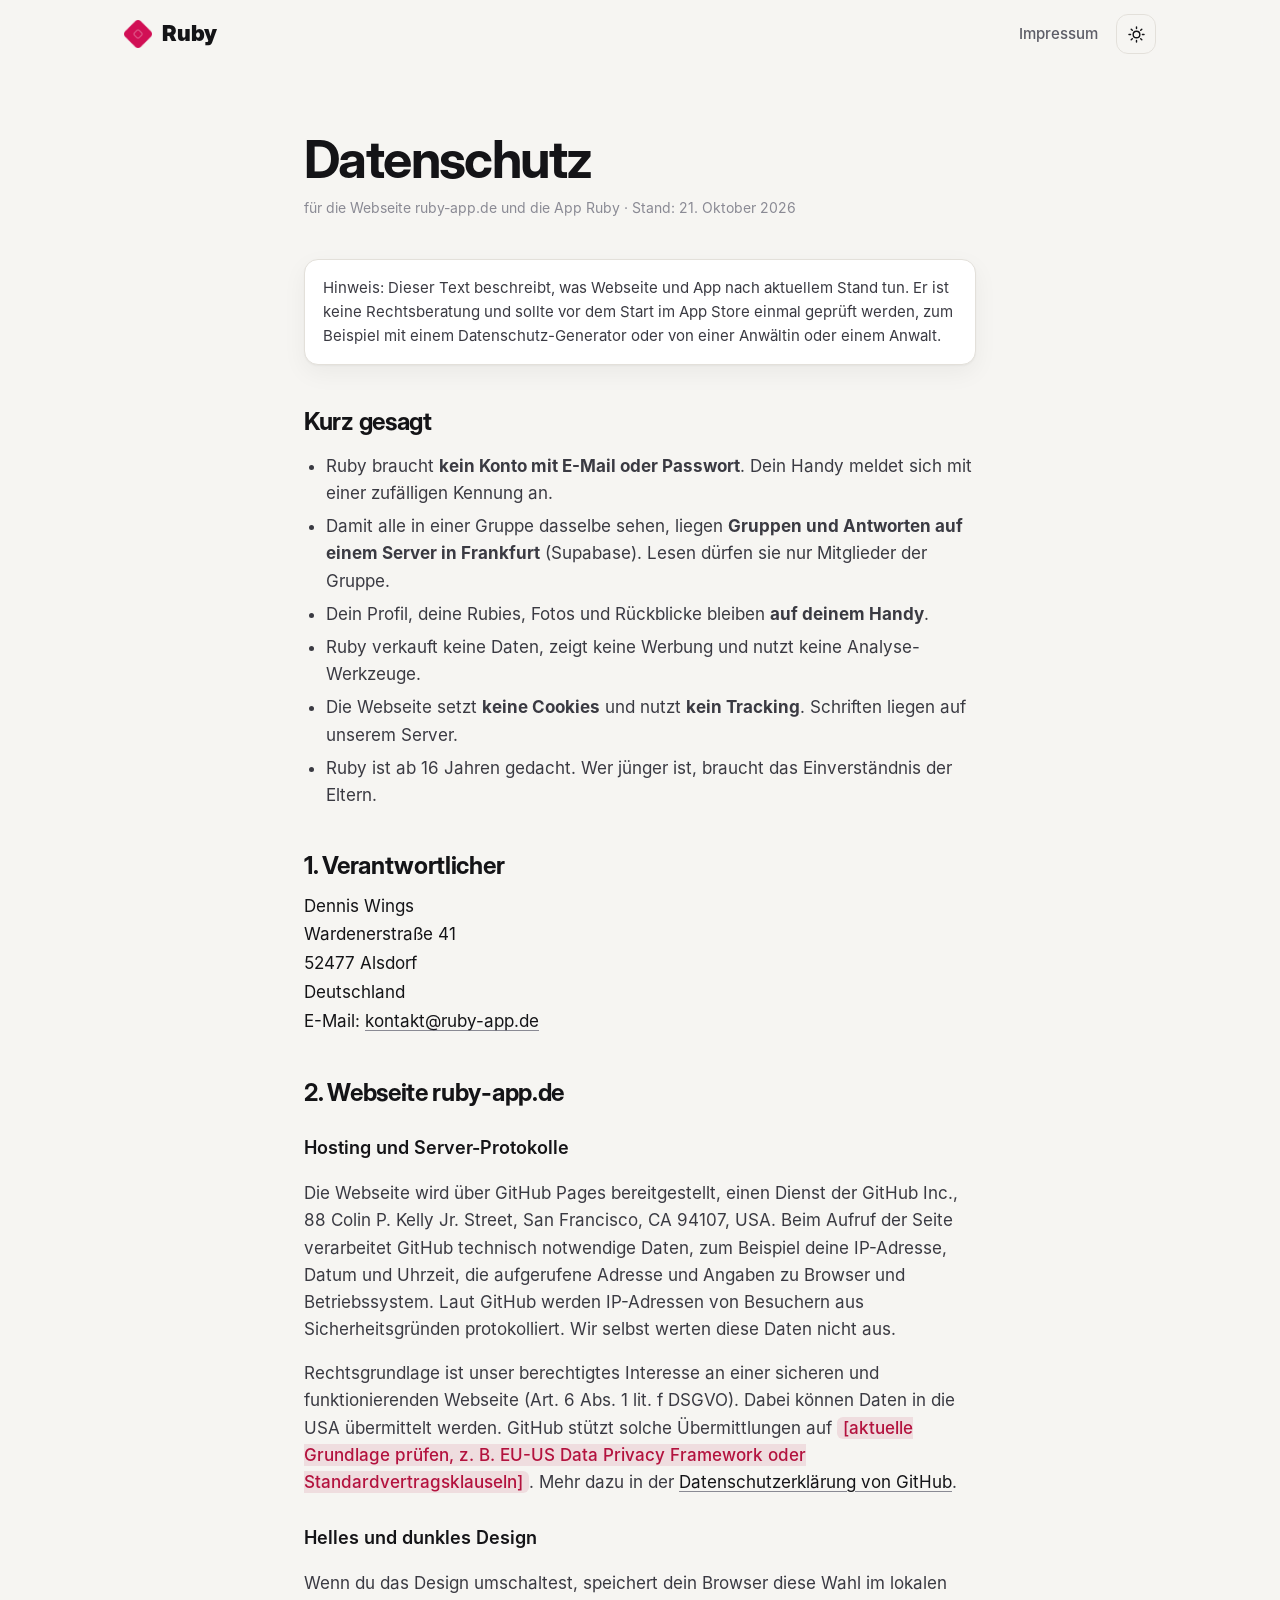
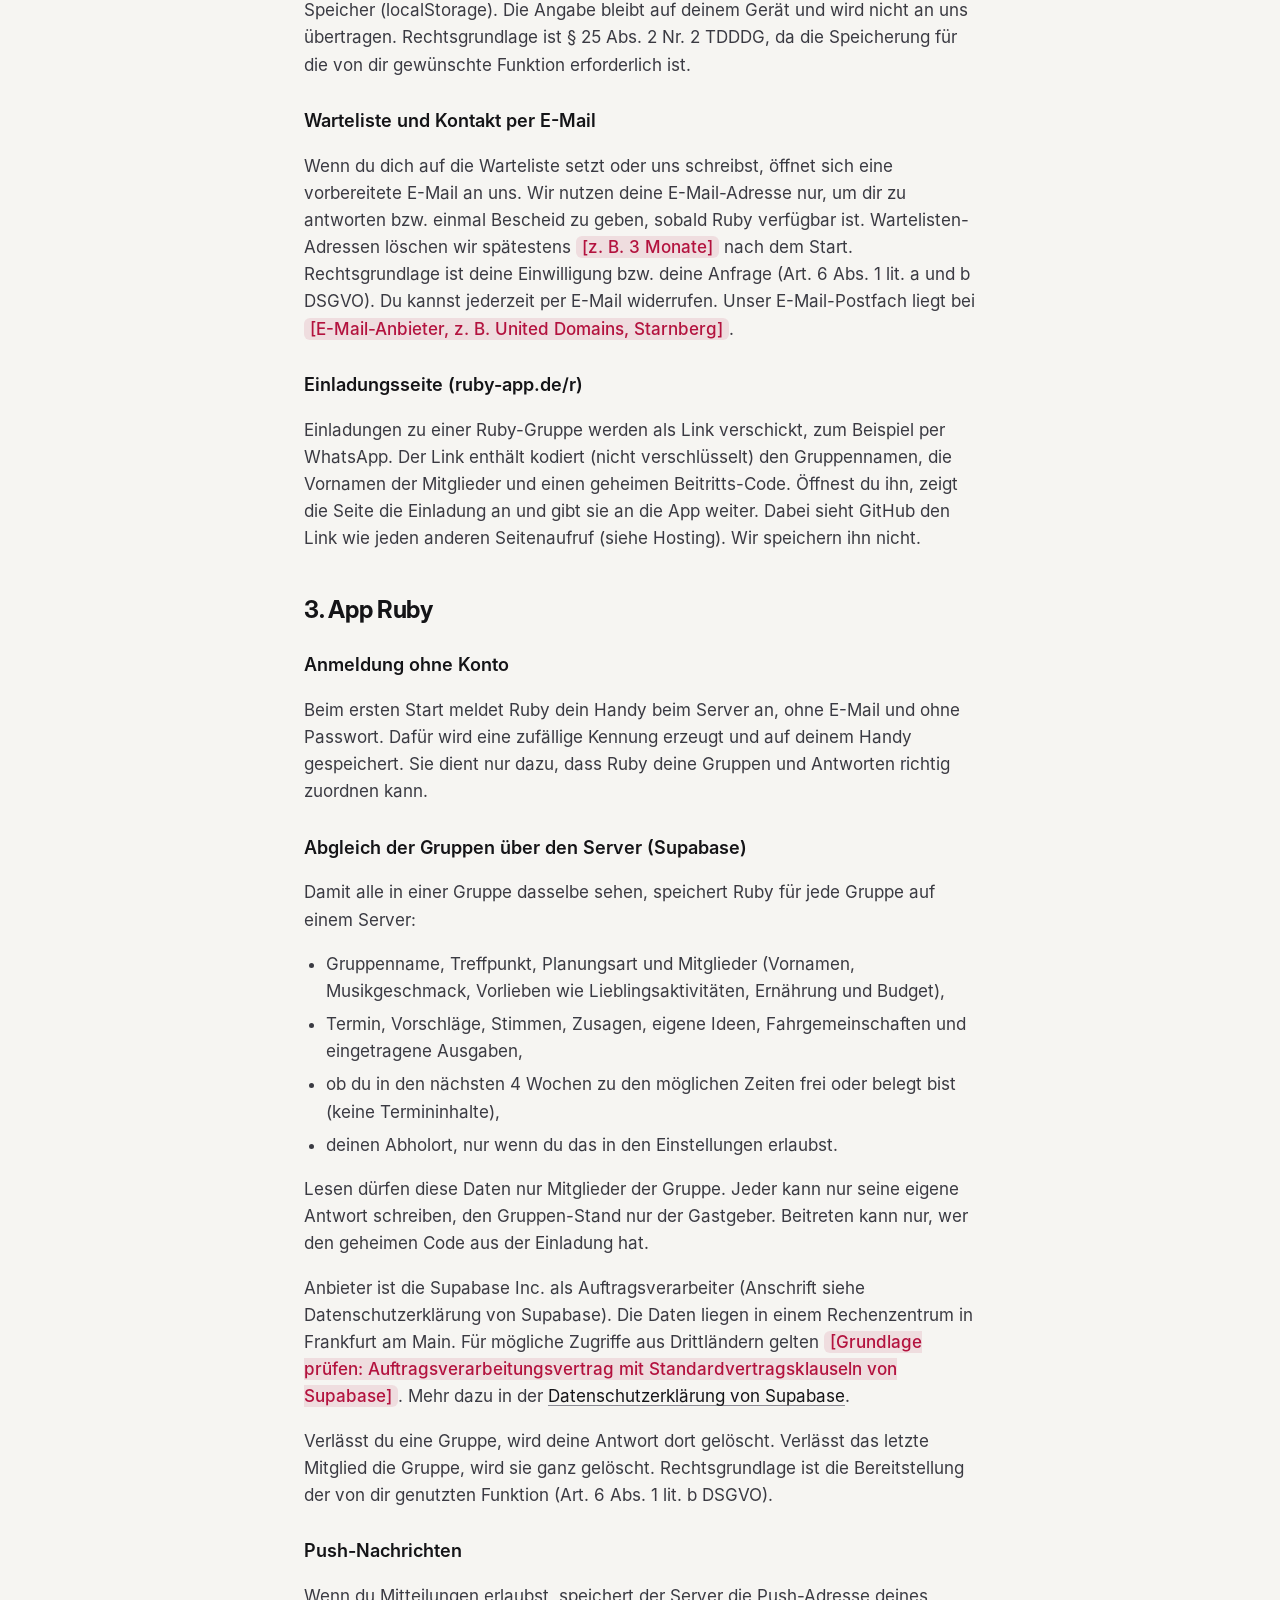
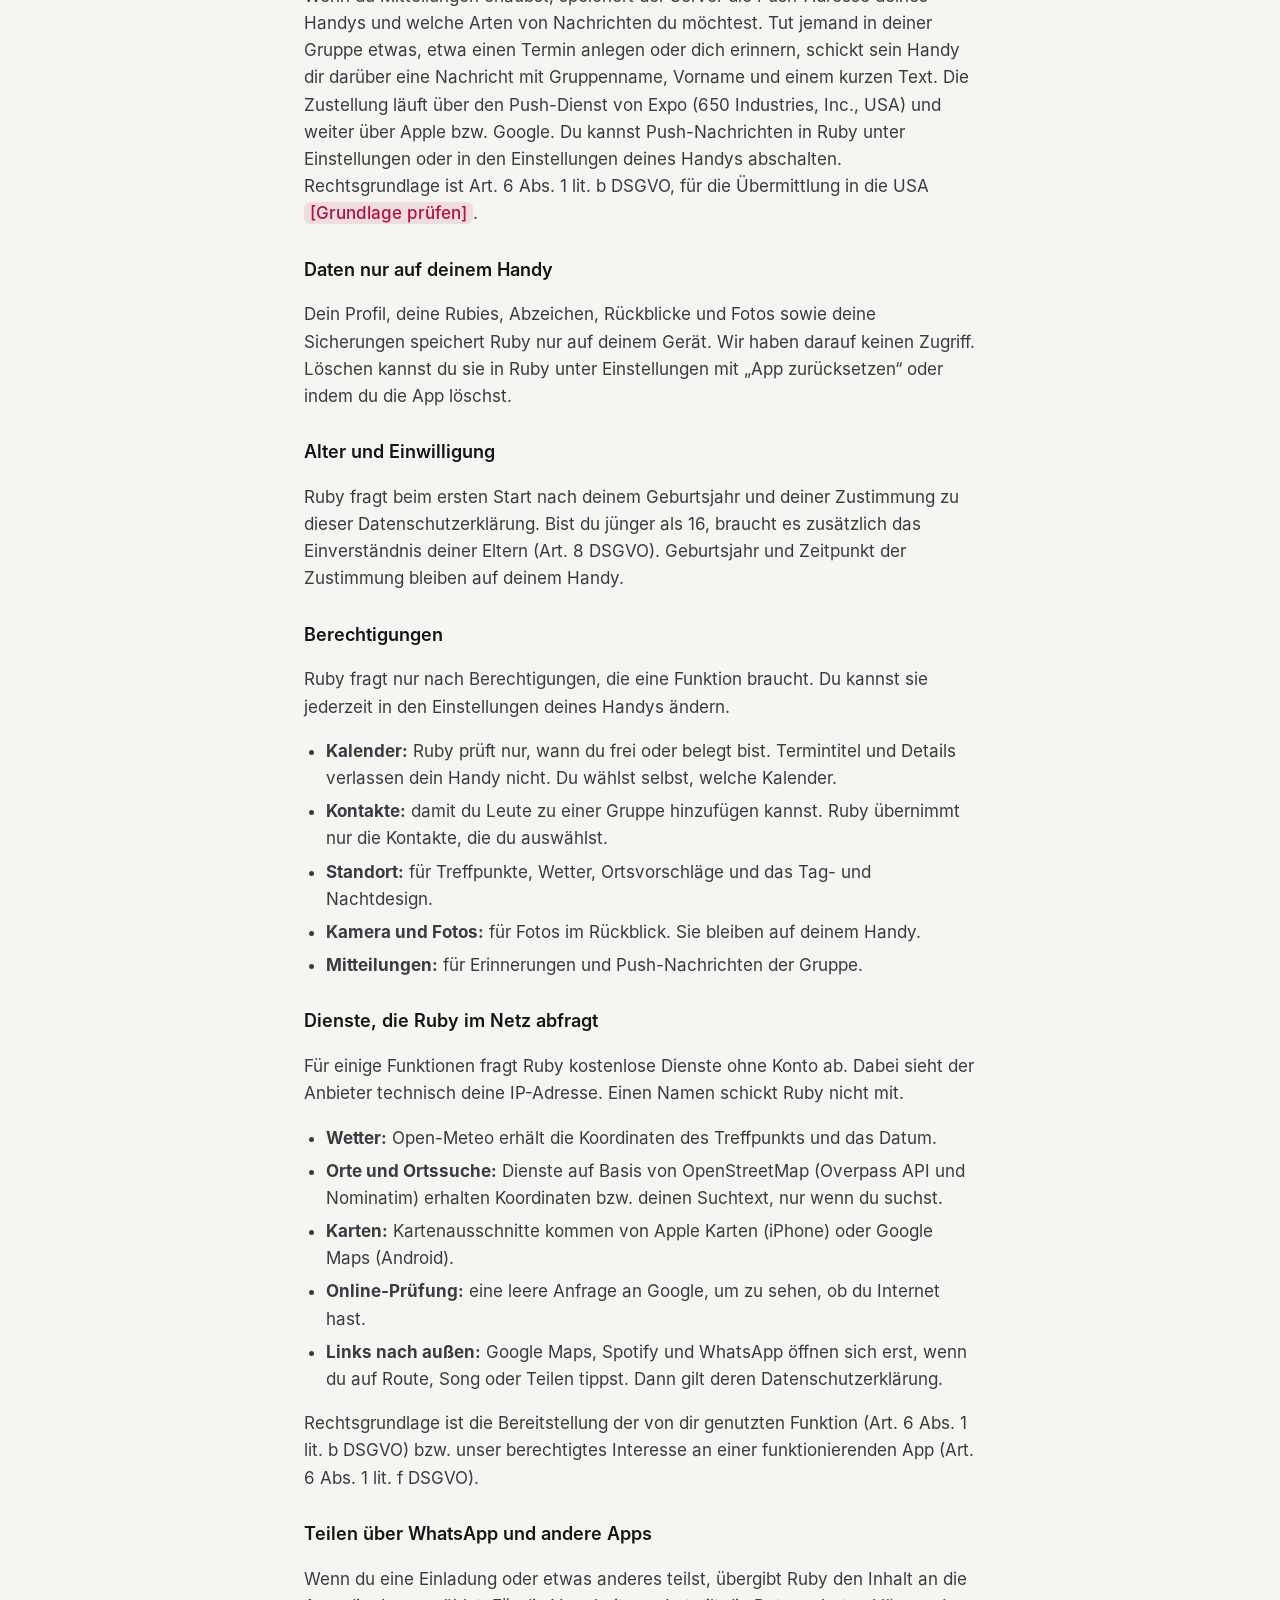
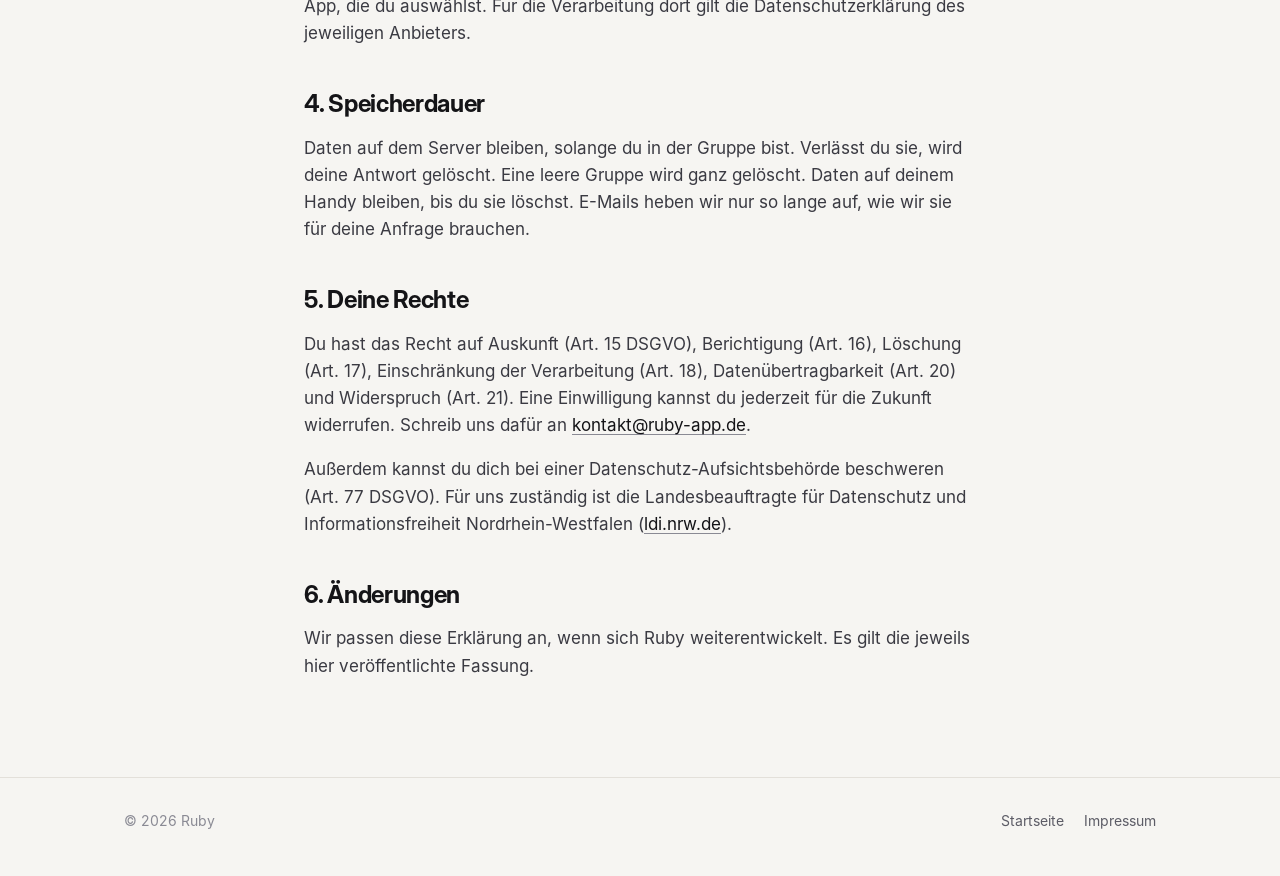
==== commit 1d475eee: "Add files via upload" ====
--- a/index.html
+++ b/index.html
@@ -3,18 +3,10 @@
 <head>
   <meta charset="utf-8">
   <meta name="viewport" content="width=device-width, initial-scale=1, viewport-fit=cover">
-  <title>Ruby – Weniger Chat. Mehr Abende.</title>
-  <meta name="description" content="Ruby ist die App, mit der Freundesgruppen sich wirklich treffen: freie Zeiten sehen, Orte abstimmen, hinfahren und den Abend als Erinnerung mit eurem Song festhalten.">
+  <title>Datenschutz – Ruby</title>
   <meta name="theme-color" content="#0B0B0D">
-  <meta property="og:type" content="website">
-  <meta property="og:title" content="Ruby – Weniger Chat. Mehr Abende.">
-  <meta property="og:description" content="Die App, mit der Freundesgruppen sich wirklich treffen.">
-  <meta property="og:image" content="https://ruby-app.de/assets/og-image.png">
-  <meta property="og:url" content="https://ruby-app.de/">
-  <meta name="twitter:card" content="summary_large_image">
   <link rel="icon" type="image/png" href="/assets/favicon.png">
   <link rel="apple-touch-icon" href="/assets/apple-touch-icon.png">
-  <link rel="preload" href="/assets/fonts/InterDisplay-Bold.woff" as="font" type="font/woff" crossorigin>
   <script>(function(){var t=null;try{t=localStorage.getItem('ruby-theme')}catch(e){}if(t!=='light'&&t!=='dark'){t=window.matchMedia&&matchMedia('(prefers-color-scheme: light)').matches?'light':'dark'}document.documentElement.setAttribute('data-theme',t)})();</script>
   <link rel="stylesheet" href="/assets/style.css?v=3">
 </head>
@@ -22,166 +14,121 @@
   <header class="top">
     <div class="wrap">
       <a class="brand" href="/" aria-label="Ruby Startseite"><img src="/assets/logo.png" alt=""><span>Ruby</span></a>
-      <nav aria-label="Hauptnavigation">
-        <a href="#video">Video</a>
-        <a href="#so-gehts">So geht's</a>
-        <a href="#funktionen">Funktionen</a>
-        <a class="btn small" href="#warteliste">Warteliste</a>
-      <button class="theme-toggle" type="button" aria-label="Design wechseln" title="Design wechseln"><svg class="sun" viewBox="0 0 24 24" fill="none" stroke="currentColor" stroke-width="1.8" stroke-linecap="round" aria-hidden="true"><circle cx="12" cy="12" r="4.2"/><path d="M12 2.5v2M12 19.5v2M2.5 12h2M19.5 12h2M5.3 5.3l1.4 1.4M17.3 17.3l1.4 1.4M5.3 18.7l1.4-1.4M17.3 6.7l1.4-1.4"/></svg><svg class="moon" viewBox="0 0 24 24" fill="none" stroke="currentColor" stroke-width="1.8" stroke-linecap="round" stroke-linejoin="round" aria-hidden="true"><path d="M20 14.5A8 8 0 1 1 9.5 4a6.5 6.5 0 0 0 10.5 10.5z"/></svg></button></nav>
+      <nav aria-label="Hauptnavigation"><a href="/impressum/">Impressum</a><button class="theme-toggle" type="button" aria-label="Design wechseln" title="Design wechseln"><svg class="sun" viewBox="0 0 24 24" fill="none" stroke="currentColor" stroke-width="1.8" stroke-linecap="round" aria-hidden="true"><circle cx="12" cy="12" r="4.2"/><path d="M12 2.5v2M12 19.5v2M2.5 12h2M19.5 12h2M5.3 5.3l1.4 1.4M17.3 17.3l1.4 1.4M5.3 18.7l1.4-1.4M17.3 6.7l1.4-1.4"/></svg><svg class="moon" viewBox="0 0 24 24" fill="none" stroke="currentColor" stroke-width="1.8" stroke-linecap="round" stroke-linejoin="round" aria-hidden="true"><path d="M20 14.5A8 8 0 1 1 9.5 4a6.5 6.5 0 0 0 10.5 10.5z"/></svg></button></nav>
     </div>
   </header>
 
-  <main>
-    <div class="wrap">
-      <div class="hero">
-        <div>
-          <div class="eyebrow"><i></i>Bald im App Store</div>
-          <h1>Weniger Chat.<br><em>Mehr Abende.</em></h1>
-          <p class="lead">Ruby macht aus „Wir müssten mal wieder was machen“ ein festes Treffen. Freie Zeiten sehen, Ort abstimmen, hinfahren, fertig.</p>
-          <form class="waitlist" id="warteliste" novalidate>
-            <label for="mail-top" class="sr" style="position:absolute;left:-9999px">E-Mail-Adresse</label>
-            <input id="mail-top" type="email" name="email" placeholder="Deine E-Mail-Adresse" autocomplete="email" required>
-            <button class="btn" type="submit">Auf die Warteliste</button>
-          </form>
-          <p class="form-msg" role="status" aria-live="polite"></p>
-          <p class="fine">Nur eine Nachricht zum Start, kein Newsletter. Mehr dazu im <a href="/datenschutz/">Datenschutz</a>.</p>
-        </div>
-        <div class="hero-shot">
-          <img src="/assets/screen-kalender.png" width="370" height="720" alt="Ruby-Kalender: Alle sechs Freunde können am Samstag, 21. November">
-        </div>
-      </div>
-    </div>
+  <main class="doc">
+    <h1>Datenschutz</h1>
+    <p class="meta">für die Webseite ruby-app.de und die App Ruby · Stand: 21. Oktober 2026</p>
 
-    <section id="video" class="video-sec">
-      <div class="wrap">
-        <div class="video-grid">
-          <div class="reveal">
-            <h2>Ruby in 30 Sekunden</h2>
-            <p class="video-lead">Vom endlosen Gruppenchat zum fertigen Abend: Termin finden, Ort abstimmen, abholen und den Abend festhalten.</p>
-            <ul class="video-points">
-              <li>Sieh, wann alle können</li>
-              <li>Findet den Ort, der allen passt</li>
-              <li>Jeder bringt seine Idee ein</li>
-              <li>Ruby plant, wer wen abholt</li>
-              <li>Und hält fest, was bleibt</li>
-            </ul>
-          </div>
-          <div class="video-frame reveal">
-            <video id="trailer" playsinline muted loop preload="none" poster="/assets/ruby-trailer-poster.jpg" aria-label="Ruby-Trailer: So funktioniert die App">
-              <source src="/assets/ruby-trailer.mp4" type="video/mp4">
-              <source src="/assets/ruby-trailer.webm" type="video/webm">
-            </video>
-            <button class="vid-play" type="button" aria-label="Video abspielen">
-              <svg viewBox="0 0 24 24" aria-hidden="true"><path d="M8 5.5v13l11-6.5z" fill="currentColor"/></svg>
-            </button>
-            <button class="vid-sound" type="button" aria-label="Ton einschalten" hidden>
-              <svg class="off" viewBox="0 0 24 24" fill="none" stroke="currentColor" stroke-width="1.8" stroke-linecap="round" stroke-linejoin="round" aria-hidden="true"><path d="M4 9.5h3.5L12 5.5v13l-4.5-4H4z"/><path d="M16 9.5l5 5M21 9.5l-5 5"/></svg>
-              <svg class="on" viewBox="0 0 24 24" fill="none" stroke="currentColor" stroke-width="1.8" stroke-linecap="round" stroke-linejoin="round" aria-hidden="true"><path d="M4 9.5h3.5L12 5.5v13l-4.5-4H4z"/><path d="M16 9a4.5 4.5 0 0 1 0 6M18.5 6.5a8 8 0 0 1 0 11"/></svg>
-            </button>
-          </div>
-        </div>
-      </div>
-    </section>
+    <!-- VOR DEM STORE-START: Text einmal rechtlich prüfen lassen und diesen Hinweis-Kasten danach löschen. -->
+    <p class="note">Hinweis: Dieser Text beschreibt, was Webseite und App nach aktuellem Stand tun. Er ist keine Rechtsberatung und sollte vor dem Start im App Store einmal geprüft werden, zum Beispiel mit einem Datenschutz-Generator oder von einer Anwältin oder einem Anwalt.</p>
 
-    <section id="so-gehts">
-      <div class="wrap">
-        <div class="sec-head reveal">
-          <h2>In drei Schritten zum Treffen</h2>
-          <p>Kein endloser Gruppenchat mehr. Ruby führt euch vom ersten „Wer hat Zeit?“ bis zum fertigen Plan.</p>
-        </div>
-        <div class="steps">
-          <div class="step reveal">
-            <h3>Gruppe erstellen</h3>
-            <p>Gruppe anlegen und den Ruby-Link in WhatsApp teilen. Deine Freunde sind mit einem Tipp dabei.</p>
-          </div>
-          <div class="step reveal">
-            <h3>Zeit und Ort finden</h3>
-            <p>Ruby zeigt, wann alle können, und schlägt Orte vor, die zur ganzen Gruppe passen. Ihr stimmt ab.</p>
-          </div>
-          <div class="step reveal">
-            <h3>Treffen und festhalten</h3>
-            <p>Abholroute, Kosten, Wetter. Und danach eure Erinnerung mit Fotos und eurem Song.</p>
-          </div>
-        </div>
-      </div>
-    </section>
+    <h2>Kurz gesagt</h2>
+    <ul>
+      <li>Ruby braucht <strong>kein Konto mit E-Mail oder Passwort</strong>. Dein Handy meldet sich mit einer zufälligen Kennung an.</li>
+      <li>Damit alle in einer Gruppe dasselbe sehen, liegen <strong>Gruppen und Antworten auf einem Server in Frankfurt</strong> (Supabase). Lesen dürfen sie nur Mitglieder der Gruppe.</li>
+      <li>Dein Profil, deine Rubies, Fotos und Rückblicke bleiben <strong>auf deinem Handy</strong>.</li>
+      <li>Ruby verkauft keine Daten, zeigt keine Werbung und nutzt keine Analyse-Werkzeuge.</li>
+      <li>Die Webseite setzt <strong>keine Cookies</strong> und nutzt <strong>kein Tracking</strong>. Schriften liegen auf unserem Server.</li>
+      <li>Ruby ist ab 16 Jahren gedacht. Wer jünger ist, braucht das Einverständnis der Eltern.</li>
+    </ul>
 
-    <section id="funktionen">
-      <div class="wrap">
-        <div class="sec-head reveal">
-          <h2>Alles, was ein Abend braucht</h2>
-          <p>Ruby nimmt euch die Planung ab, damit ihr euch auf das Wichtige konzentrieren könnt: euch.</p>
-        </div>
-        <div class="showcase">
-          <div class="shot-card reveal">
-            <h3>Ruby findet den Ort</h3>
-            <p>Vorschläge in eurer Nähe, passend zu Vorlieben und Budget. Wer mag, reicht eine eigene Idee ein.</p>
-            <img src="/assets/screen-orte.png" width="370" height="720" loading="lazy" alt="Ortsvorschläge mit Abstimmung: Bowling Center gewinnt">
-          </div>
-          <div class="shot-card reveal">
-            <h3>Erinnerung mit Song</h3>
-            <p>Fotos, Ort, wer dabei war und euer Song. Mit einem Tipp als Story geteilt.</p>
-            <img src="/assets/screen-erinnerung.png" width="370" height="720" loading="lazy" alt="Erinnerungskarte mit Fotos, Ort, Song und Rubies">
-          </div>
-        </div>
-        <div class="feats">
-          <div class="feat reveal">
-            <svg viewBox="0 0 24 24" fill="none" stroke="currentColor" stroke-width="1.8" stroke-linecap="round" stroke-linejoin="round" aria-hidden="true"><rect x="3" y="4.5" width="18" height="16" rx="3"/><path d="M3 9.5h18M8 2.5v4M16 2.5v4"/></svg>
-            <h3>Freie Zeiten auf einen Blick</h3>
-            <p>Wer nicht antwortet, zählt als „vielleicht“. Ihr könnt trotzdem sofort planen.</p>
-          </div>
-          <div class="feat reveal">
-            <svg viewBox="0 0 24 24" fill="none" stroke="currentColor" stroke-width="1.8" stroke-linecap="round" stroke-linejoin="round" aria-hidden="true"><path d="M12 3l2.6 5.3 5.9.9-4.3 4.1 1 5.8L12 16.4 6.8 19.1l1-5.8L3.5 9.2l5.9-.9z"/></svg>
-            <h3>Wünsch dir was</h3>
-            <p>Lasertag? Kino? Jeder bringt eine Idee ein, die Gruppe entscheidet gemeinsam.</p>
-          </div>
-          <div class="feat reveal">
-            <svg viewBox="0 0 24 24" fill="none" stroke="currentColor" stroke-width="1.8" stroke-linecap="round" stroke-linejoin="round" aria-hidden="true"><circle cx="6" cy="18" r="2.2"/><circle cx="18" cy="6" r="2.2"/><path d="M8 17.5c6 0 2-11 8-11"/></svg>
-            <h3>Abholroute</h3>
-            <p>Ruby plant, wer wen abholt. Mit Fahrten, Kosten und Wetter für den Abend.</p>
-          </div>
-        </div>
-      </div>
-    </section>
+    <h2>1. Verantwortlicher</h2>
+    <address>
+      Dennis Wings<br>
+      Wardenerstraße 41<br>
+      52477 Alsdorf<br>
+      Deutschland<br>
+      E-Mail: <a data-email href="mailto:kontakt@ruby-app.de">kontakt@ruby-app.de</a>
+    </address>
 
-    <section>
-      <div class="wrap">
-        <div class="band reveal">
-          <img src="/assets/logo.png" alt="">
-          <div>
-            <h2>Deine Daten bleiben bei dir</h2>
-            <p>Ruby braucht kein Konto und keinen eigenen Server. Gruppen, Fotos und Termine liegen auf deinem Handy. Eine Sicherung gibt es nur, wenn du sie willst.</p>
-          </div>
-        </div>
-      </div>
-    </section>
+    <h2>2. Webseite ruby-app.de</h2>
 
-    <div class="cta">
-      <div class="wrap">
-        <img src="/assets/logo.png" alt="">
-        <h2>Sei beim Start dabei</h2>
-        <p>Trag dich ein und erfahre als Erstes, wenn Ruby im App Store und bei Google Play erscheint.</p>
-        <form class="waitlist" novalidate>
-          <label for="mail-bottom" style="position:absolute;left:-9999px">E-Mail-Adresse</label>
-          <input id="mail-bottom" type="email" name="email" placeholder="Deine E-Mail-Adresse" autocomplete="email" required>
-          <button class="btn" type="submit">Eintragen</button>
-        </form>
-        <p class="form-msg" role="status" aria-live="polite"></p>
-      </div>
-    </div>
+    <h3>Hosting und Server-Protokolle</h3>
+    <p>Die Webseite wird über GitHub Pages bereitgestellt, einen Dienst der GitHub Inc., 88 Colin P. Kelly Jr. Street, San Francisco, CA 94107, USA. Beim Aufruf der Seite verarbeitet GitHub technisch notwendige Daten, zum Beispiel deine IP-Adresse, Datum und Uhrzeit, die aufgerufene Adresse und Angaben zu Browser und Betriebssystem. Laut GitHub werden IP-Adressen von Besuchern aus Sicherheitsgründen protokolliert. Wir selbst werten diese Daten nicht aus.</p>
+    <p>Rechtsgrundlage ist unser berechtigtes Interesse an einer sicheren und funktionierenden Webseite (Art. 6 Abs. 1 lit. f DSGVO). Dabei können Daten in die USA übermittelt werden. GitHub stützt solche Übermittlungen auf <span class="ph">[aktuelle Grundlage prüfen, z. B. EU-US Data Privacy Framework oder Standardvertragsklauseln]</span>. Mehr dazu in der <a href="https://docs.github.com/de/site-policy/privacy-policies/github-general-privacy-statement" rel="noopener">Datenschutzerklärung von GitHub</a>.</p>
+
+    <h3>Helles und dunkles Design</h3>
+    <p>Wenn du das Design umschaltest, speichert dein Browser diese Wahl im lokalen Speicher (localStorage). Die Angabe bleibt auf deinem Gerät und wird nicht an uns übertragen. Rechtsgrundlage ist § 25 Abs. 2 Nr. 2 TDDDG, da die Speicherung für die von dir gewünschte Funktion erforderlich ist.</p>
+
+    <h3>Warteliste und Kontakt per E-Mail</h3>
+    <p>Wenn du dich auf die Warteliste setzt oder uns schreibst, öffnet sich eine vorbereitete E-Mail an uns. Wir nutzen deine E-Mail-Adresse nur, um dir zu antworten bzw. einmal Bescheid zu geben, sobald Ruby verfügbar ist. Wartelisten-Adressen löschen wir spätestens <span class="ph">[z. B. 3 Monate]</span> nach dem Start. Rechtsgrundlage ist deine Einwilligung bzw. deine Anfrage (Art. 6 Abs. 1 lit. a und b DSGVO). Du kannst jederzeit per E-Mail widerrufen. Unser E-Mail-Postfach liegt bei <span class="ph">[E-Mail-Anbieter, z. B. United Domains, Starnberg]</span>.</p>
+
+    <h3>Einladungsseite (ruby-app.de/r)</h3>
+    <p>Einladungen zu einer Ruby-Gruppe werden als Link verschickt, zum Beispiel per WhatsApp. Der Link enthält kodiert (nicht verschlüsselt) den Gruppennamen, die Vornamen der Mitglieder und einen geheimen Beitritts-Code. Öffnest du ihn, zeigt die Seite die Einladung an und gibt sie an die App weiter. Dabei sieht GitHub den Link wie jeden anderen Seitenaufruf (siehe Hosting). Wir speichern ihn nicht.</p>
+
+    <h2>3. App Ruby</h2>
+
+    <h3>Anmeldung ohne Konto</h3>
+    <p>Beim ersten Start meldet Ruby dein Handy beim Server an, ohne E-Mail und ohne Passwort. Dafür wird eine zufällige Kennung erzeugt und auf deinem Handy gespeichert. Sie dient nur dazu, dass Ruby deine Gruppen und Antworten richtig zuordnen kann.</p>
+
+    <h3>Abgleich der Gruppen über den Server (Supabase)</h3>
+    <p>Damit alle in einer Gruppe dasselbe sehen, speichert Ruby für jede Gruppe auf einem Server:</p>
+    <ul>
+      <li>Gruppenname, Treffpunkt, Planungsart und Mitglieder (Vornamen, Musikgeschmack, Vorlieben wie Lieblingsaktivitäten, Ernährung und Budget),</li>
+      <li>Termin, Vorschläge, Stimmen, Zusagen, eigene Ideen, Fahrgemeinschaften und eingetragene Ausgaben,</li>
+      <li>ob du in den nächsten 4 Wochen zu den möglichen Zeiten frei oder belegt bist (keine Termininhalte),</li>
+      <li>deinen Abholort, nur wenn du das in den Einstellungen erlaubst.</li>
+    </ul>
+    <p>Lesen dürfen diese Daten nur Mitglieder der Gruppe. Jeder kann nur seine eigene Antwort schreiben, den Gruppen-Stand nur der Gastgeber. Beitreten kann nur, wer den geheimen Code aus der Einladung hat.</p>
+    <p>Anbieter ist die Supabase Inc. als Auftragsverarbeiter (Anschrift siehe Datenschutzerklärung von Supabase). Die Daten liegen in einem Rechenzentrum in Frankfurt am Main. Für mögliche Zugriffe aus Drittländern gelten <span class="ph">[Grundlage prüfen: Auftragsverarbeitungsvertrag mit Standardvertragsklauseln von Supabase]</span>. Mehr dazu in der <a href="https://supabase.com/privacy" rel="noopener">Datenschutzerklärung von Supabase</a>.</p>
+    <p>Verlässt du eine Gruppe, wird deine Antwort dort gelöscht. Verlässt das letzte Mitglied die Gruppe, wird sie ganz gelöscht. Rechtsgrundlage ist die Bereitstellung der von dir genutzten Funktion (Art. 6 Abs. 1 lit. b DSGVO).</p>
+
+    <h3>Push-Nachrichten</h3>
+    <p>Wenn du Mitteilungen erlaubst, speichert der Server die Push-Adresse deines Handys und welche Arten von Nachrichten du möchtest. Tut jemand in deiner Gruppe etwas, etwa einen Termin anlegen oder dich erinnern, schickt sein Handy dir darüber eine Nachricht mit Gruppenname, Vorname und einem kurzen Text. Die Zustellung läuft über den Push-Dienst von Expo (650 Industries, Inc., USA) und weiter über Apple bzw. Google. Du kannst Push-Nachrichten in Ruby unter Einstellungen oder in den Einstellungen deines Handys abschalten. Rechtsgrundlage ist Art. 6 Abs. 1 lit. b DSGVO, für die Übermittlung in die USA <span class="ph">[Grundlage prüfen]</span>.</p>
+
+    <h3>Daten nur auf deinem Handy</h3>
+    <p>Dein Profil, deine Rubies, Abzeichen, Rückblicke und Fotos sowie deine Sicherungen speichert Ruby nur auf deinem Gerät. Wir haben darauf keinen Zugriff. Löschen kannst du sie in Ruby unter Einstellungen mit „App zurücksetzen“ oder indem du die App löschst.</p>
+
+    <h3>Alter und Einwilligung</h3>
+    <p>Ruby fragt beim ersten Start nach deinem Geburtsjahr und deiner Zustimmung zu dieser Datenschutzerklärung. Bist du jünger als 16, braucht es zusätzlich das Einverständnis deiner Eltern (Art. 8 DSGVO). Geburtsjahr und Zeitpunkt der Zustimmung bleiben auf deinem Handy.</p>
+
+    <h3>Berechtigungen</h3>
+    <p>Ruby fragt nur nach Berechtigungen, die eine Funktion braucht. Du kannst sie jederzeit in den Einstellungen deines Handys ändern.</p>
+    <ul>
+      <li><strong>Kalender:</strong> Ruby prüft nur, wann du frei oder belegt bist. Termintitel und Details verlassen dein Handy nicht. Du wählst selbst, welche Kalender.</li>
+      <li><strong>Kontakte:</strong> damit du Leute zu einer Gruppe hinzufügen kannst. Ruby übernimmt nur die Kontakte, die du auswählst.</li>
+      <li><strong>Standort:</strong> für Treffpunkte, Wetter, Ortsvorschläge und das Tag- und Nachtdesign.</li>
+      <li><strong>Kamera und Fotos:</strong> für Fotos im Rückblick. Sie bleiben auf deinem Handy.</li>
+      <li><strong>Mitteilungen:</strong> für Erinnerungen und Push-Nachrichten der Gruppe.</li>
+    </ul>
+
+    <h3>Dienste, die Ruby im Netz abfragt</h3>
+    <p>Für einige Funktionen fragt Ruby kostenlose Dienste ohne Konto ab. Dabei sieht der Anbieter technisch deine IP-Adresse. Einen Namen schickt Ruby nicht mit.</p>
+    <ul>
+      <li><strong>Wetter:</strong> Open-Meteo erhält die Koordinaten des Treffpunkts und das Datum.</li>
+      <li><strong>Orte und Ortssuche:</strong> Dienste auf Basis von OpenStreetMap (Overpass API und Nominatim) erhalten Koordinaten bzw. deinen Suchtext, nur wenn du suchst.</li>
+      <li><strong>Karten:</strong> Kartenausschnitte kommen von Apple Karten (iPhone) oder Google Maps (Android).</li>
+      <li><strong>Online-Prüfung:</strong> eine leere Anfrage an Google, um zu sehen, ob du Internet hast.</li>
+      <li><strong>Links nach außen:</strong> Google Maps, Spotify und WhatsApp öffnen sich erst, wenn du auf Route, Song oder Teilen tippst. Dann gilt deren Datenschutzerklärung.</li>
+    </ul>
+    <p>Rechtsgrundlage ist die Bereitstellung der von dir genutzten Funktion (Art. 6 Abs. 1 lit. b DSGVO) bzw. unser berechtigtes Interesse an einer funktionierenden App (Art. 6 Abs. 1 lit. f DSGVO).</p>
+
+    <h3>Teilen über WhatsApp und andere Apps</h3>
+    <p>Wenn du eine Einladung oder etwas anderes teilst, übergibt Ruby den Inhalt an die App, die du auswählst. Für die Verarbeitung dort gilt die Datenschutzerklärung des jeweiligen Anbieters.</p>
+
+    <h2>4. Speicherdauer</h2>
+    <p>Daten auf dem Server bleiben, solange du in der Gruppe bist. Verlässt du sie, wird deine Antwort gelöscht. Eine leere Gruppe wird ganz gelöscht. Daten auf deinem Handy bleiben, bis du sie löschst. E-Mails heben wir nur so lange auf, wie wir sie für deine Anfrage brauchen.</p>
+
+    <h2>5. Deine Rechte</h2>
+    <p>Du hast das Recht auf Auskunft (Art. 15 DSGVO), Berichtigung (Art. 16), Löschung (Art. 17), Einschränkung der Verarbeitung (Art. 18), Datenübertragbarkeit (Art. 20) und Widerspruch (Art. 21). Eine Einwilligung kannst du jederzeit für die Zukunft widerrufen. Schreib uns dafür an <a data-email href="mailto:kontakt@ruby-app.de">kontakt@ruby-app.de</a>.</p>
+    <p>Außerdem kannst du dich bei einer Datenschutz-Aufsichtsbehörde beschweren (Art. 77 DSGVO). Für uns zuständig ist die Landesbeauftragte für Datenschutz und Informationsfreiheit Nordrhein-Westfalen (<a href="https://www.ldi.nrw.de" rel="noopener">ldi.nrw.de</a>).</p>
+
+    <h2>6. Änderungen</h2>
+    <p>Wir passen diese Erklärung an, wenn sich Ruby weiterentwickelt. Es gilt die jeweils hier veröffentlichte Fassung.</p>
   </main>
 
   <footer>
     <div class="wrap">
       <span>© <span data-year>2026</span> Ruby</span>
       <nav aria-label="Rechtliches">
+        <a href="/">Startseite</a>
         <a href="/impressum/">Impressum</a>
-        <a href="/datenschutz/">Datenschutz</a>
-        <a data-mailto href="mailto:kontakt@ruby-app.de">Kontakt</a>
       </nav>
     </div>
   </footer>
-
   <script src="/assets/config.js?v=3"></script>
   <script src="/assets/site.js?v=3"></script>
 </body>
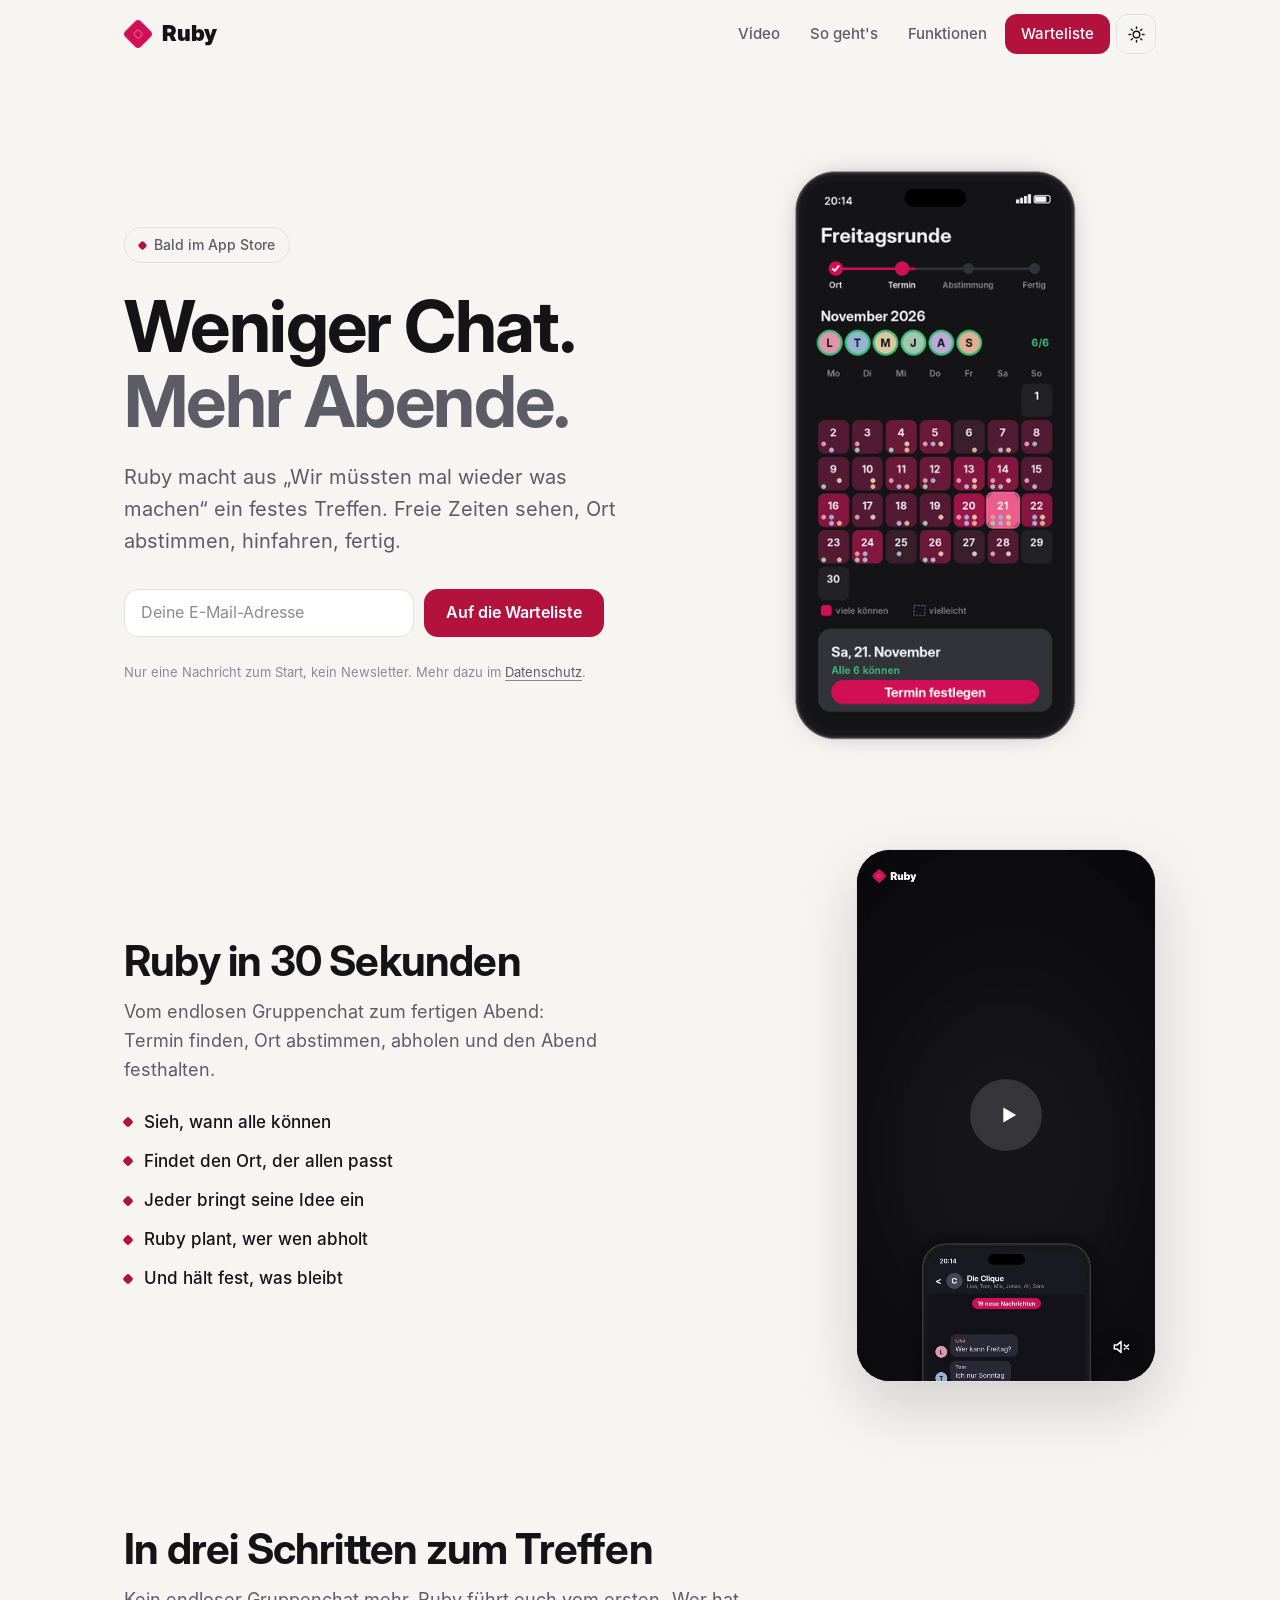
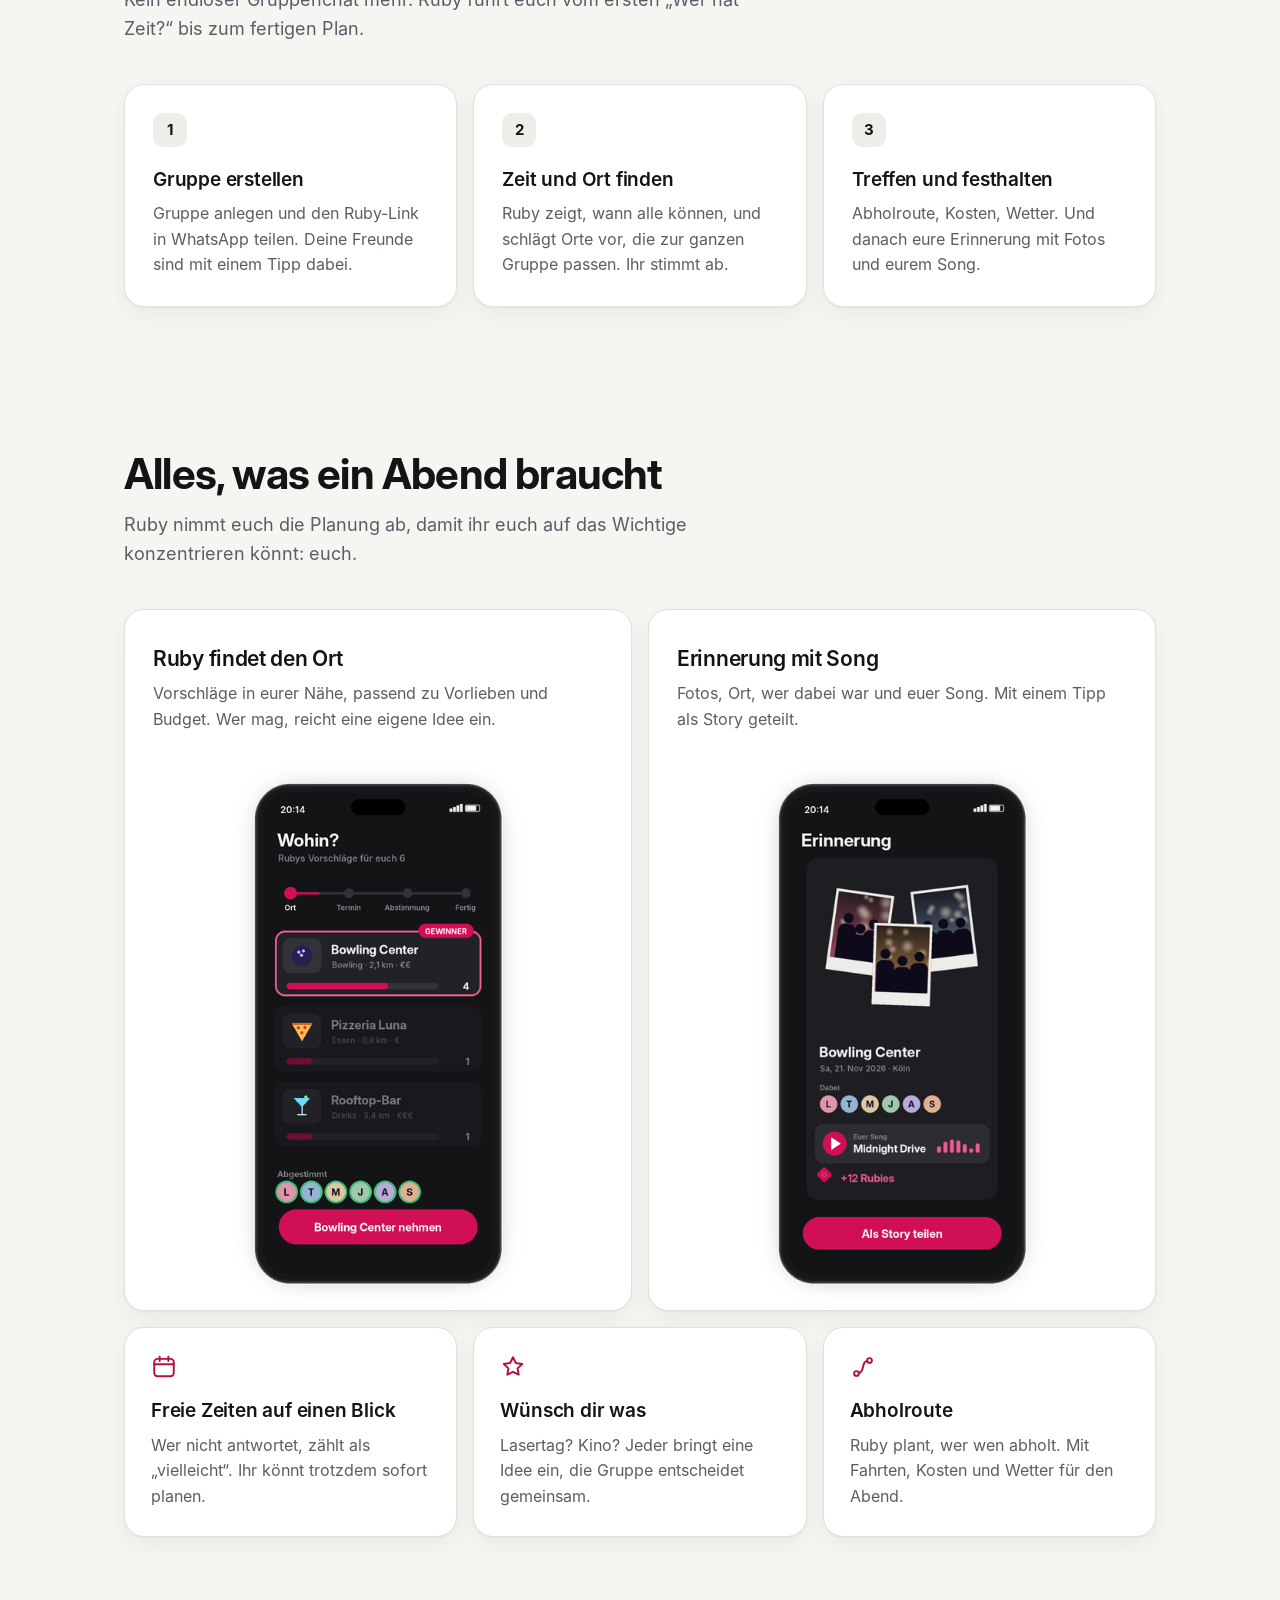
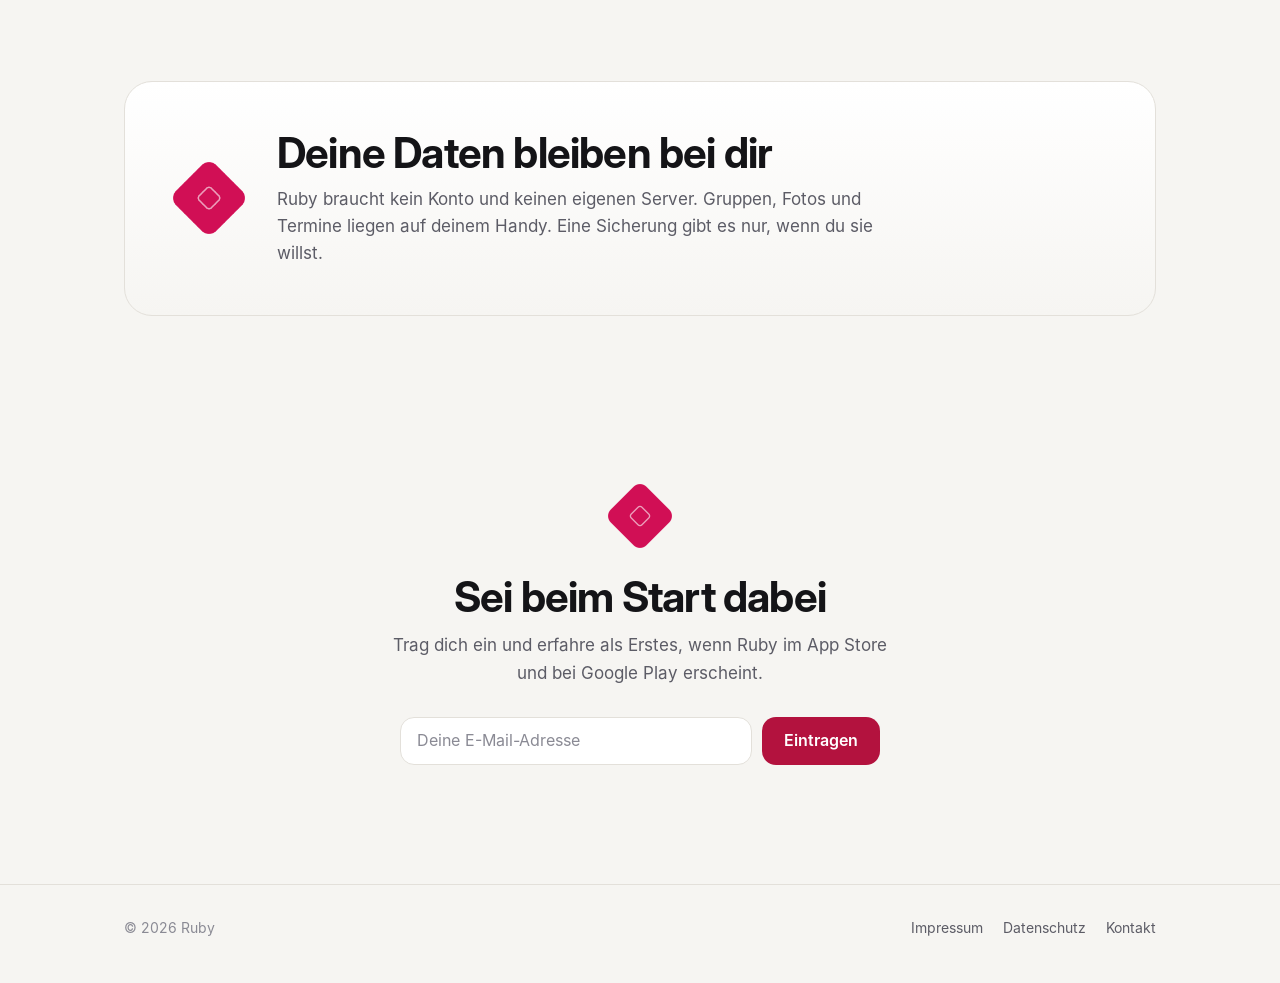
==== commit 80c869f1: "Rename index (1).html to index.html" ====
--- a/index.html
+++ b/index.html
@@ -3,10 +3,18 @@
 <head>
   <meta charset="utf-8">
   <meta name="viewport" content="width=device-width, initial-scale=1, viewport-fit=cover">
-  <title>Datenschutz – Ruby</title>
+  <title>Ruby – Weniger Chat. Mehr Abende.</title>
+  <meta name="description" content="Ruby ist die App, mit der Freundesgruppen sich wirklich treffen: freie Zeiten sehen, Orte abstimmen, hinfahren und den Abend als Erinnerung mit eurem Song festhalten.">
   <meta name="theme-color" content="#0B0B0D">
+  <meta property="og:type" content="website">
+  <meta property="og:title" content="Ruby – Weniger Chat. Mehr Abende.">
+  <meta property="og:description" content="Die App, mit der Freundesgruppen sich wirklich treffen.">
+  <meta property="og:image" content="https://ruby-app.de/assets/og-image.png">
+  <meta property="og:url" content="https://ruby-app.de/">
+  <meta name="twitter:card" content="summary_large_image">
   <link rel="icon" type="image/png" href="/assets/favicon.png">
   <link rel="apple-touch-icon" href="/assets/apple-touch-icon.png">
+  <link rel="preload" href="/assets/fonts/InterDisplay-Bold.woff" as="font" type="font/woff" crossorigin>
   <script>(function(){var t=null;try{t=localStorage.getItem('ruby-theme')}catch(e){}if(t!=='light'&&t!=='dark'){t=window.matchMedia&&matchMedia('(prefers-color-scheme: light)').matches?'light':'dark'}document.documentElement.setAttribute('data-theme',t)})();</script>
   <link rel="stylesheet" href="/assets/style.css?v=3">
 </head>
@@ -14,121 +22,166 @@
   <header class="top">
     <div class="wrap">
       <a class="brand" href="/" aria-label="Ruby Startseite"><img src="/assets/logo.png" alt=""><span>Ruby</span></a>
-      <nav aria-label="Hauptnavigation"><a href="/impressum/">Impressum</a><button class="theme-toggle" type="button" aria-label="Design wechseln" title="Design wechseln"><svg class="sun" viewBox="0 0 24 24" fill="none" stroke="currentColor" stroke-width="1.8" stroke-linecap="round" aria-hidden="true"><circle cx="12" cy="12" r="4.2"/><path d="M12 2.5v2M12 19.5v2M2.5 12h2M19.5 12h2M5.3 5.3l1.4 1.4M17.3 17.3l1.4 1.4M5.3 18.7l1.4-1.4M17.3 6.7l1.4-1.4"/></svg><svg class="moon" viewBox="0 0 24 24" fill="none" stroke="currentColor" stroke-width="1.8" stroke-linecap="round" stroke-linejoin="round" aria-hidden="true"><path d="M20 14.5A8 8 0 1 1 9.5 4a6.5 6.5 0 0 0 10.5 10.5z"/></svg></button></nav>
+      <nav aria-label="Hauptnavigation">
+        <a href="#video">Video</a>
+        <a href="#so-gehts">So geht's</a>
+        <a href="#funktionen">Funktionen</a>
+        <a class="btn small" href="#warteliste">Warteliste</a>
+      <button class="theme-toggle" type="button" aria-label="Design wechseln" title="Design wechseln"><svg class="sun" viewBox="0 0 24 24" fill="none" stroke="currentColor" stroke-width="1.8" stroke-linecap="round" aria-hidden="true"><circle cx="12" cy="12" r="4.2"/><path d="M12 2.5v2M12 19.5v2M2.5 12h2M19.5 12h2M5.3 5.3l1.4 1.4M17.3 17.3l1.4 1.4M5.3 18.7l1.4-1.4M17.3 6.7l1.4-1.4"/></svg><svg class="moon" viewBox="0 0 24 24" fill="none" stroke="currentColor" stroke-width="1.8" stroke-linecap="round" stroke-linejoin="round" aria-hidden="true"><path d="M20 14.5A8 8 0 1 1 9.5 4a6.5 6.5 0 0 0 10.5 10.5z"/></svg></button></nav>
     </div>
   </header>
 
-  <main class="doc">
-    <h1>Datenschutz</h1>
-    <p class="meta">für die Webseite ruby-app.de und die App Ruby · Stand: 21. Oktober 2026</p>
+  <main>
+    <div class="wrap">
+      <div class="hero">
+        <div>
+          <div class="eyebrow"><i></i>Bald im App Store</div>
+          <h1>Weniger Chat.<br><em>Mehr Abende.</em></h1>
+          <p class="lead">Ruby macht aus „Wir müssten mal wieder was machen“ ein festes Treffen. Freie Zeiten sehen, Ort abstimmen, hinfahren, fertig.</p>
+          <form class="waitlist" id="warteliste" novalidate>
+            <label for="mail-top" class="sr" style="position:absolute;left:-9999px">E-Mail-Adresse</label>
+            <input id="mail-top" type="email" name="email" placeholder="Deine E-Mail-Adresse" autocomplete="email" required>
+            <button class="btn" type="submit">Auf die Warteliste</button>
+          </form>
+          <p class="form-msg" role="status" aria-live="polite"></p>
+          <p class="fine">Nur eine Nachricht zum Start, kein Newsletter. Mehr dazu im <a href="/datenschutz/">Datenschutz</a>.</p>
+        </div>
+        <div class="hero-shot">
+          <img src="/assets/screen-kalender.png" width="370" height="720" alt="Ruby-Kalender: Alle sechs Freunde können am Samstag, 21. November">
+        </div>
+      </div>
+    </div>
 
-    <!-- VOR DEM STORE-START: Text einmal rechtlich prüfen lassen und diesen Hinweis-Kasten danach löschen. -->
-    <p class="note">Hinweis: Dieser Text beschreibt, was Webseite und App nach aktuellem Stand tun. Er ist keine Rechtsberatung und sollte vor dem Start im App Store einmal geprüft werden, zum Beispiel mit einem Datenschutz-Generator oder von einer Anwältin oder einem Anwalt.</p>
+    <section id="video" class="video-sec">
+      <div class="wrap">
+        <div class="video-grid">
+          <div class="reveal">
+            <h2>Ruby in 30 Sekunden</h2>
+            <p class="video-lead">Vom endlosen Gruppenchat zum fertigen Abend: Termin finden, Ort abstimmen, abholen und den Abend festhalten.</p>
+            <ul class="video-points">
+              <li>Sieh, wann alle können</li>
+              <li>Findet den Ort, der allen passt</li>
+              <li>Jeder bringt seine Idee ein</li>
+              <li>Ruby plant, wer wen abholt</li>
+              <li>Und hält fest, was bleibt</li>
+            </ul>
+          </div>
+          <div class="video-frame reveal">
+            <video id="trailer" playsinline muted loop preload="none" poster="/assets/ruby-trailer-poster.jpg" aria-label="Ruby-Trailer: So funktioniert die App">
+              <source src="/assets/ruby-trailer.mp4" type="video/mp4">
+              <source src="/assets/ruby-trailer.webm" type="video/webm">
+            </video>
+            <button class="vid-play" type="button" aria-label="Video abspielen">
+              <svg viewBox="0 0 24 24" aria-hidden="true"><path d="M8 5.5v13l11-6.5z" fill="currentColor"/></svg>
+            </button>
+            <button class="vid-sound" type="button" aria-label="Ton einschalten" hidden>
+              <svg class="off" viewBox="0 0 24 24" fill="none" stroke="currentColor" stroke-width="1.8" stroke-linecap="round" stroke-linejoin="round" aria-hidden="true"><path d="M4 9.5h3.5L12 5.5v13l-4.5-4H4z"/><path d="M16 9.5l5 5M21 9.5l-5 5"/></svg>
+              <svg class="on" viewBox="0 0 24 24" fill="none" stroke="currentColor" stroke-width="1.8" stroke-linecap="round" stroke-linejoin="round" aria-hidden="true"><path d="M4 9.5h3.5L12 5.5v13l-4.5-4H4z"/><path d="M16 9a4.5 4.5 0 0 1 0 6M18.5 6.5a8 8 0 0 1 0 11"/></svg>
+            </button>
+          </div>
+        </div>
+      </div>
+    </section>
 
-    <h2>Kurz gesagt</h2>
-    <ul>
-      <li>Ruby braucht <strong>kein Konto mit E-Mail oder Passwort</strong>. Dein Handy meldet sich mit einer zufälligen Kennung an.</li>
-      <li>Damit alle in einer Gruppe dasselbe sehen, liegen <strong>Gruppen und Antworten auf einem Server in Frankfurt</strong> (Supabase). Lesen dürfen sie nur Mitglieder der Gruppe.</li>
-      <li>Dein Profil, deine Rubies, Fotos und Rückblicke bleiben <strong>auf deinem Handy</strong>.</li>
-      <li>Ruby verkauft keine Daten, zeigt keine Werbung und nutzt keine Analyse-Werkzeuge.</li>
-      <li>Die Webseite setzt <strong>keine Cookies</strong> und nutzt <strong>kein Tracking</strong>. Schriften liegen auf unserem Server.</li>
-      <li>Ruby ist ab 16 Jahren gedacht. Wer jünger ist, braucht das Einverständnis der Eltern.</li>
-    </ul>
+    <section id="so-gehts">
+      <div class="wrap">
+        <div class="sec-head reveal">
+          <h2>In drei Schritten zum Treffen</h2>
+          <p>Kein endloser Gruppenchat mehr. Ruby führt euch vom ersten „Wer hat Zeit?“ bis zum fertigen Plan.</p>
+        </div>
+        <div class="steps">
+          <div class="step reveal">
+            <h3>Gruppe erstellen</h3>
+            <p>Gruppe anlegen und den Ruby-Link in WhatsApp teilen. Deine Freunde sind mit einem Tipp dabei.</p>
+          </div>
+          <div class="step reveal">
+            <h3>Zeit und Ort finden</h3>
+            <p>Ruby zeigt, wann alle können, und schlägt Orte vor, die zur ganzen Gruppe passen. Ihr stimmt ab.</p>
+          </div>
+          <div class="step reveal">
+            <h3>Treffen und festhalten</h3>
+            <p>Abholroute, Kosten, Wetter. Und danach eure Erinnerung mit Fotos und eurem Song.</p>
+          </div>
+        </div>
+      </div>
+    </section>
 
-    <h2>1. Verantwortlicher</h2>
-    <address>
-      Dennis Wings<br>
-      Wardenerstraße 41<br>
-      52477 Alsdorf<br>
-      Deutschland<br>
-      E-Mail: <a data-email href="mailto:kontakt@ruby-app.de">kontakt@ruby-app.de</a>
-    </address>
+    <section id="funktionen">
+      <div class="wrap">
+        <div class="sec-head reveal">
+          <h2>Alles, was ein Abend braucht</h2>
+          <p>Ruby nimmt euch die Planung ab, damit ihr euch auf das Wichtige konzentrieren könnt: euch.</p>
+        </div>
+        <div class="showcase">
+          <div class="shot-card reveal">
+            <h3>Ruby findet den Ort</h3>
+            <p>Vorschläge in eurer Nähe, passend zu Vorlieben und Budget. Wer mag, reicht eine eigene Idee ein.</p>
+            <img src="/assets/screen-orte.png" width="370" height="720" loading="lazy" alt="Ortsvorschläge mit Abstimmung: Bowling Center gewinnt">
+          </div>
+          <div class="shot-card reveal">
+            <h3>Erinnerung mit Song</h3>
+            <p>Fotos, Ort, wer dabei war und euer Song. Mit einem Tipp als Story geteilt.</p>
+            <img src="/assets/screen-erinnerung.png" width="370" height="720" loading="lazy" alt="Erinnerungskarte mit Fotos, Ort, Song und Rubies">
+          </div>
+        </div>
+        <div class="feats">
+          <div class="feat reveal">
+            <svg viewBox="0 0 24 24" fill="none" stroke="currentColor" stroke-width="1.8" stroke-linecap="round" stroke-linejoin="round" aria-hidden="true"><rect x="3" y="4.5" width="18" height="16" rx="3"/><path d="M3 9.5h18M8 2.5v4M16 2.5v4"/></svg>
+            <h3>Freie Zeiten auf einen Blick</h3>
+            <p>Wer nicht antwortet, zählt als „vielleicht“. Ihr könnt trotzdem sofort planen.</p>
+          </div>
+          <div class="feat reveal">
+            <svg viewBox="0 0 24 24" fill="none" stroke="currentColor" stroke-width="1.8" stroke-linecap="round" stroke-linejoin="round" aria-hidden="true"><path d="M12 3l2.6 5.3 5.9.9-4.3 4.1 1 5.8L12 16.4 6.8 19.1l1-5.8L3.5 9.2l5.9-.9z"/></svg>
+            <h3>Wünsch dir was</h3>
+            <p>Lasertag? Kino? Jeder bringt eine Idee ein, die Gruppe entscheidet gemeinsam.</p>
+          </div>
+          <div class="feat reveal">
+            <svg viewBox="0 0 24 24" fill="none" stroke="currentColor" stroke-width="1.8" stroke-linecap="round" stroke-linejoin="round" aria-hidden="true"><circle cx="6" cy="18" r="2.2"/><circle cx="18" cy="6" r="2.2"/><path d="M8 17.5c6 0 2-11 8-11"/></svg>
+            <h3>Abholroute</h3>
+            <p>Ruby plant, wer wen abholt. Mit Fahrten, Kosten und Wetter für den Abend.</p>
+          </div>
+        </div>
+      </div>
+    </section>
 
-    <h2>2. Webseite ruby-app.de</h2>
+    <section>
+      <div class="wrap">
+        <div class="band reveal">
+          <img src="/assets/logo.png" alt="">
+          <div>
+            <h2>Deine Daten bleiben bei dir</h2>
+            <p>Ruby braucht kein Konto und keinen eigenen Server. Gruppen, Fotos und Termine liegen auf deinem Handy. Eine Sicherung gibt es nur, wenn du sie willst.</p>
+          </div>
+        </div>
+      </div>
+    </section>
 
-    <h3>Hosting und Server-Protokolle</h3>
-    <p>Die Webseite wird über GitHub Pages bereitgestellt, einen Dienst der GitHub Inc., 88 Colin P. Kelly Jr. Street, San Francisco, CA 94107, USA. Beim Aufruf der Seite verarbeitet GitHub technisch notwendige Daten, zum Beispiel deine IP-Adresse, Datum und Uhrzeit, die aufgerufene Adresse und Angaben zu Browser und Betriebssystem. Laut GitHub werden IP-Adressen von Besuchern aus Sicherheitsgründen protokolliert. Wir selbst werten diese Daten nicht aus.</p>
-    <p>Rechtsgrundlage ist unser berechtigtes Interesse an einer sicheren und funktionierenden Webseite (Art. 6 Abs. 1 lit. f DSGVO). Dabei können Daten in die USA übermittelt werden. GitHub stützt solche Übermittlungen auf <span class="ph">[aktuelle Grundlage prüfen, z. B. EU-US Data Privacy Framework oder Standardvertragsklauseln]</span>. Mehr dazu in der <a href="https://docs.github.com/de/site-policy/privacy-policies/github-general-privacy-statement" rel="noopener">Datenschutzerklärung von GitHub</a>.</p>
-
-    <h3>Helles und dunkles Design</h3>
-    <p>Wenn du das Design umschaltest, speichert dein Browser diese Wahl im lokalen Speicher (localStorage). Die Angabe bleibt auf deinem Gerät und wird nicht an uns übertragen. Rechtsgrundlage ist § 25 Abs. 2 Nr. 2 TDDDG, da die Speicherung für die von dir gewünschte Funktion erforderlich ist.</p>
-
-    <h3>Warteliste und Kontakt per E-Mail</h3>
-    <p>Wenn du dich auf die Warteliste setzt oder uns schreibst, öffnet sich eine vorbereitete E-Mail an uns. Wir nutzen deine E-Mail-Adresse nur, um dir zu antworten bzw. einmal Bescheid zu geben, sobald Ruby verfügbar ist. Wartelisten-Adressen löschen wir spätestens <span class="ph">[z. B. 3 Monate]</span> nach dem Start. Rechtsgrundlage ist deine Einwilligung bzw. deine Anfrage (Art. 6 Abs. 1 lit. a und b DSGVO). Du kannst jederzeit per E-Mail widerrufen. Unser E-Mail-Postfach liegt bei <span class="ph">[E-Mail-Anbieter, z. B. United Domains, Starnberg]</span>.</p>
-
-    <h3>Einladungsseite (ruby-app.de/r)</h3>
-    <p>Einladungen zu einer Ruby-Gruppe werden als Link verschickt, zum Beispiel per WhatsApp. Der Link enthält kodiert (nicht verschlüsselt) den Gruppennamen, die Vornamen der Mitglieder und einen geheimen Beitritts-Code. Öffnest du ihn, zeigt die Seite die Einladung an und gibt sie an die App weiter. Dabei sieht GitHub den Link wie jeden anderen Seitenaufruf (siehe Hosting). Wir speichern ihn nicht.</p>
-
-    <h2>3. App Ruby</h2>
-
-    <h3>Anmeldung ohne Konto</h3>
-    <p>Beim ersten Start meldet Ruby dein Handy beim Server an, ohne E-Mail und ohne Passwort. Dafür wird eine zufällige Kennung erzeugt und auf deinem Handy gespeichert. Sie dient nur dazu, dass Ruby deine Gruppen und Antworten richtig zuordnen kann.</p>
-
-    <h3>Abgleich der Gruppen über den Server (Supabase)</h3>
-    <p>Damit alle in einer Gruppe dasselbe sehen, speichert Ruby für jede Gruppe auf einem Server:</p>
-    <ul>
-      <li>Gruppenname, Treffpunkt, Planungsart und Mitglieder (Vornamen, Musikgeschmack, Vorlieben wie Lieblingsaktivitäten, Ernährung und Budget),</li>
-      <li>Termin, Vorschläge, Stimmen, Zusagen, eigene Ideen, Fahrgemeinschaften und eingetragene Ausgaben,</li>
-      <li>ob du in den nächsten 4 Wochen zu den möglichen Zeiten frei oder belegt bist (keine Termininhalte),</li>
-      <li>deinen Abholort, nur wenn du das in den Einstellungen erlaubst.</li>
-    </ul>
-    <p>Lesen dürfen diese Daten nur Mitglieder der Gruppe. Jeder kann nur seine eigene Antwort schreiben, den Gruppen-Stand nur der Gastgeber. Beitreten kann nur, wer den geheimen Code aus der Einladung hat.</p>
-    <p>Anbieter ist die Supabase Inc. als Auftragsverarbeiter (Anschrift siehe Datenschutzerklärung von Supabase). Die Daten liegen in einem Rechenzentrum in Frankfurt am Main. Für mögliche Zugriffe aus Drittländern gelten <span class="ph">[Grundlage prüfen: Auftragsverarbeitungsvertrag mit Standardvertragsklauseln von Supabase]</span>. Mehr dazu in der <a href="https://supabase.com/privacy" rel="noopener">Datenschutzerklärung von Supabase</a>.</p>
-    <p>Verlässt du eine Gruppe, wird deine Antwort dort gelöscht. Verlässt das letzte Mitglied die Gruppe, wird sie ganz gelöscht. Rechtsgrundlage ist die Bereitstellung der von dir genutzten Funktion (Art. 6 Abs. 1 lit. b DSGVO).</p>
-
-    <h3>Push-Nachrichten</h3>
-    <p>Wenn du Mitteilungen erlaubst, speichert der Server die Push-Adresse deines Handys und welche Arten von Nachrichten du möchtest. Tut jemand in deiner Gruppe etwas, etwa einen Termin anlegen oder dich erinnern, schickt sein Handy dir darüber eine Nachricht mit Gruppenname, Vorname und einem kurzen Text. Die Zustellung läuft über den Push-Dienst von Expo (650 Industries, Inc., USA) und weiter über Apple bzw. Google. Du kannst Push-Nachrichten in Ruby unter Einstellungen oder in den Einstellungen deines Handys abschalten. Rechtsgrundlage ist Art. 6 Abs. 1 lit. b DSGVO, für die Übermittlung in die USA <span class="ph">[Grundlage prüfen]</span>.</p>
-
-    <h3>Daten nur auf deinem Handy</h3>
-    <p>Dein Profil, deine Rubies, Abzeichen, Rückblicke und Fotos sowie deine Sicherungen speichert Ruby nur auf deinem Gerät. Wir haben darauf keinen Zugriff. Löschen kannst du sie in Ruby unter Einstellungen mit „App zurücksetzen“ oder indem du die App löschst.</p>
-
-    <h3>Alter und Einwilligung</h3>
-    <p>Ruby fragt beim ersten Start nach deinem Geburtsjahr und deiner Zustimmung zu dieser Datenschutzerklärung. Bist du jünger als 16, braucht es zusätzlich das Einverständnis deiner Eltern (Art. 8 DSGVO). Geburtsjahr und Zeitpunkt der Zustimmung bleiben auf deinem Handy.</p>
-
-    <h3>Berechtigungen</h3>
-    <p>Ruby fragt nur nach Berechtigungen, die eine Funktion braucht. Du kannst sie jederzeit in den Einstellungen deines Handys ändern.</p>
-    <ul>
-      <li><strong>Kalender:</strong> Ruby prüft nur, wann du frei oder belegt bist. Termintitel und Details verlassen dein Handy nicht. Du wählst selbst, welche Kalender.</li>
-      <li><strong>Kontakte:</strong> damit du Leute zu einer Gruppe hinzufügen kannst. Ruby übernimmt nur die Kontakte, die du auswählst.</li>
-      <li><strong>Standort:</strong> für Treffpunkte, Wetter, Ortsvorschläge und das Tag- und Nachtdesign.</li>
-      <li><strong>Kamera und Fotos:</strong> für Fotos im Rückblick. Sie bleiben auf deinem Handy.</li>
-      <li><strong>Mitteilungen:</strong> für Erinnerungen und Push-Nachrichten der Gruppe.</li>
-    </ul>
-
-    <h3>Dienste, die Ruby im Netz abfragt</h3>
-    <p>Für einige Funktionen fragt Ruby kostenlose Dienste ohne Konto ab. Dabei sieht der Anbieter technisch deine IP-Adresse. Einen Namen schickt Ruby nicht mit.</p>
-    <ul>
-      <li><strong>Wetter:</strong> Open-Meteo erhält die Koordinaten des Treffpunkts und das Datum.</li>
-      <li><strong>Orte und Ortssuche:</strong> Dienste auf Basis von OpenStreetMap (Overpass API und Nominatim) erhalten Koordinaten bzw. deinen Suchtext, nur wenn du suchst.</li>
-      <li><strong>Karten:</strong> Kartenausschnitte kommen von Apple Karten (iPhone) oder Google Maps (Android).</li>
-      <li><strong>Online-Prüfung:</strong> eine leere Anfrage an Google, um zu sehen, ob du Internet hast.</li>
-      <li><strong>Links nach außen:</strong> Google Maps, Spotify und WhatsApp öffnen sich erst, wenn du auf Route, Song oder Teilen tippst. Dann gilt deren Datenschutzerklärung.</li>
-    </ul>
-    <p>Rechtsgrundlage ist die Bereitstellung der von dir genutzten Funktion (Art. 6 Abs. 1 lit. b DSGVO) bzw. unser berechtigtes Interesse an einer funktionierenden App (Art. 6 Abs. 1 lit. f DSGVO).</p>
-
-    <h3>Teilen über WhatsApp und andere Apps</h3>
-    <p>Wenn du eine Einladung oder etwas anderes teilst, übergibt Ruby den Inhalt an die App, die du auswählst. Für die Verarbeitung dort gilt die Datenschutzerklärung des jeweiligen Anbieters.</p>
-
-    <h2>4. Speicherdauer</h2>
-    <p>Daten auf dem Server bleiben, solange du in der Gruppe bist. Verlässt du sie, wird deine Antwort gelöscht. Eine leere Gruppe wird ganz gelöscht. Daten auf deinem Handy bleiben, bis du sie löschst. E-Mails heben wir nur so lange auf, wie wir sie für deine Anfrage brauchen.</p>
-
-    <h2>5. Deine Rechte</h2>
-    <p>Du hast das Recht auf Auskunft (Art. 15 DSGVO), Berichtigung (Art. 16), Löschung (Art. 17), Einschränkung der Verarbeitung (Art. 18), Datenübertragbarkeit (Art. 20) und Widerspruch (Art. 21). Eine Einwilligung kannst du jederzeit für die Zukunft widerrufen. Schreib uns dafür an <a data-email href="mailto:kontakt@ruby-app.de">kontakt@ruby-app.de</a>.</p>
-    <p>Außerdem kannst du dich bei einer Datenschutz-Aufsichtsbehörde beschweren (Art. 77 DSGVO). Für uns zuständig ist die Landesbeauftragte für Datenschutz und Informationsfreiheit Nordrhein-Westfalen (<a href="https://www.ldi.nrw.de" rel="noopener">ldi.nrw.de</a>).</p>
-
-    <h2>6. Änderungen</h2>
-    <p>Wir passen diese Erklärung an, wenn sich Ruby weiterentwickelt. Es gilt die jeweils hier veröffentlichte Fassung.</p>
+    <div class="cta">
+      <div class="wrap">
+        <img src="/assets/logo.png" alt="">
+        <h2>Sei beim Start dabei</h2>
+        <p>Trag dich ein und erfahre als Erstes, wenn Ruby im App Store und bei Google Play erscheint.</p>
+        <form class="waitlist" novalidate>
+          <label for="mail-bottom" style="position:absolute;left:-9999px">E-Mail-Adresse</label>
+          <input id="mail-bottom" type="email" name="email" placeholder="Deine E-Mail-Adresse" autocomplete="email" required>
+          <button class="btn" type="submit">Eintragen</button>
+        </form>
+        <p class="form-msg" role="status" aria-live="polite"></p>
+      </div>
+    </div>
   </main>
 
   <footer>
     <div class="wrap">
       <span>© <span data-year>2026</span> Ruby</span>
       <nav aria-label="Rechtliches">
-        <a href="/">Startseite</a>
         <a href="/impressum/">Impressum</a>
+        <a href="/datenschutz/">Datenschutz</a>
+        <a data-mailto href="mailto:kontakt@ruby-app.de">Kontakt</a>
       </nav>
     </div>
   </footer>
+
   <script src="/assets/config.js?v=3"></script>
   <script src="/assets/site.js?v=3"></script>
 </body>
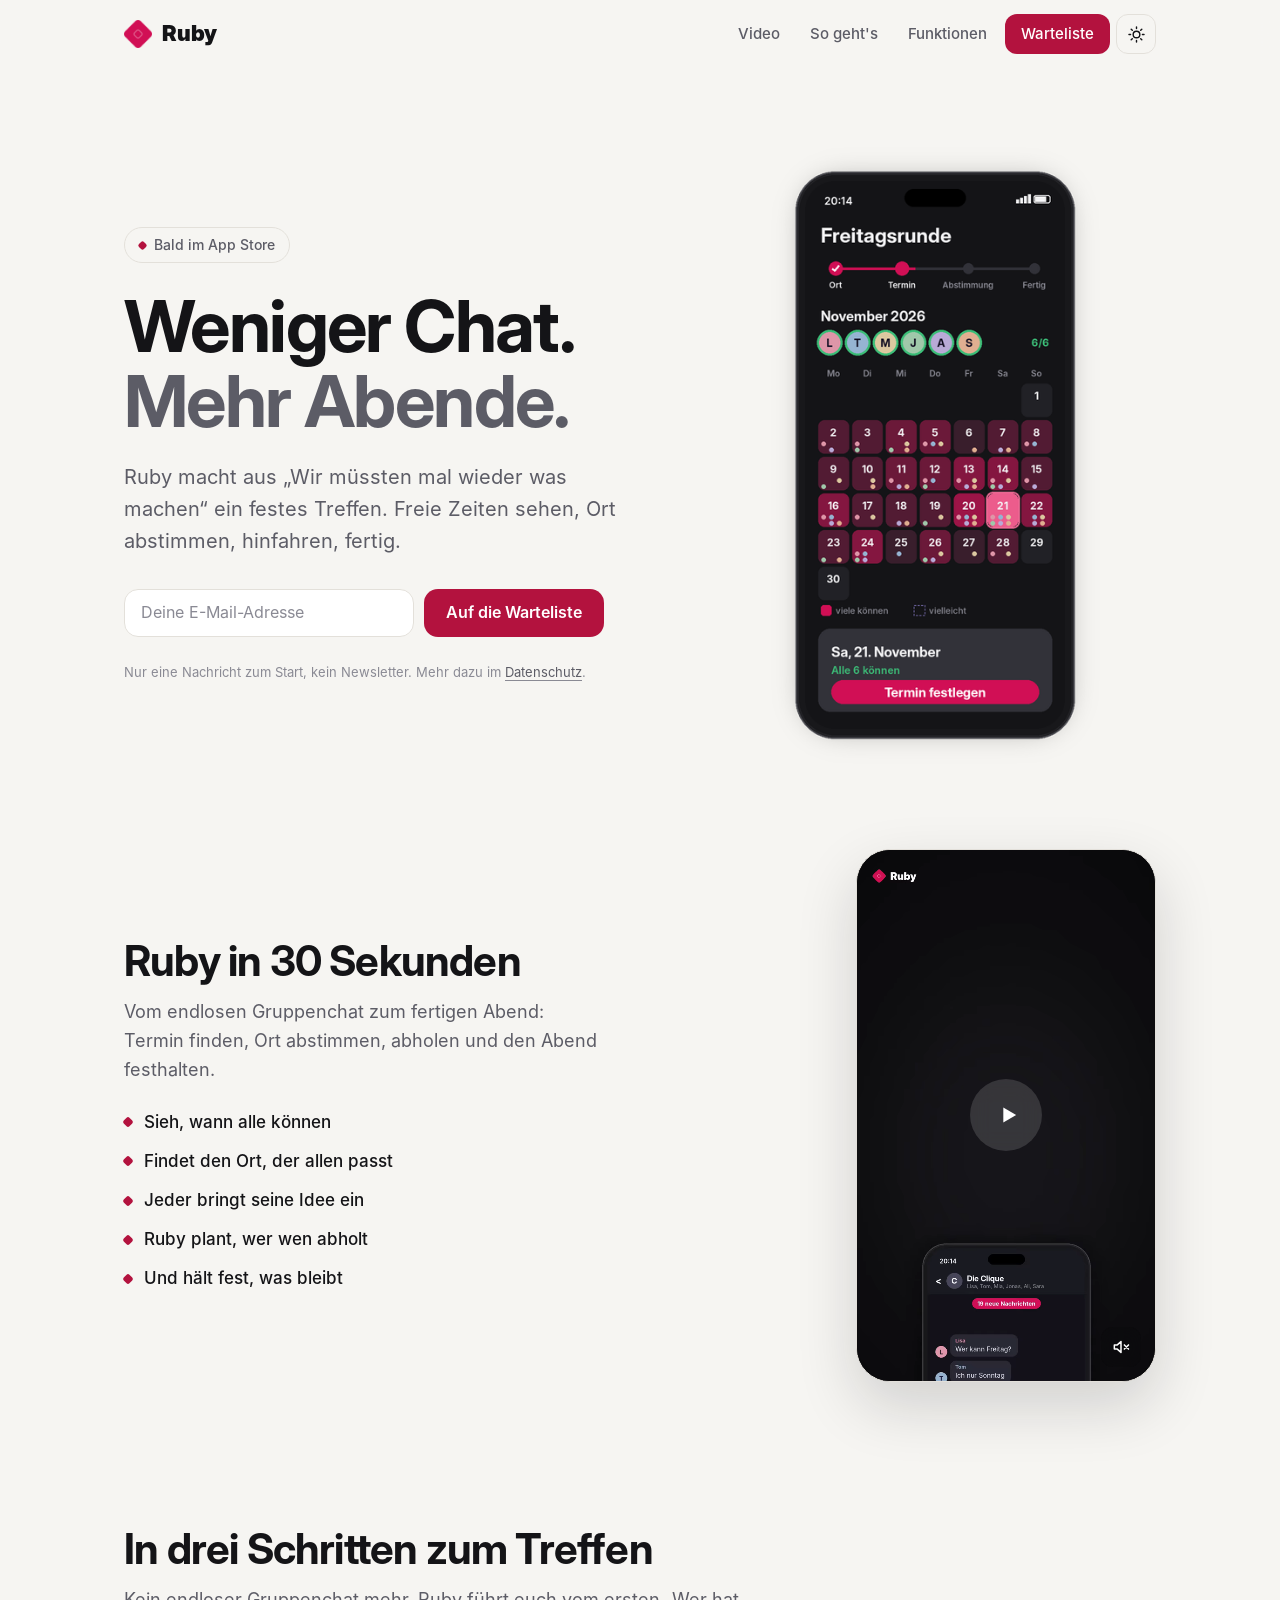
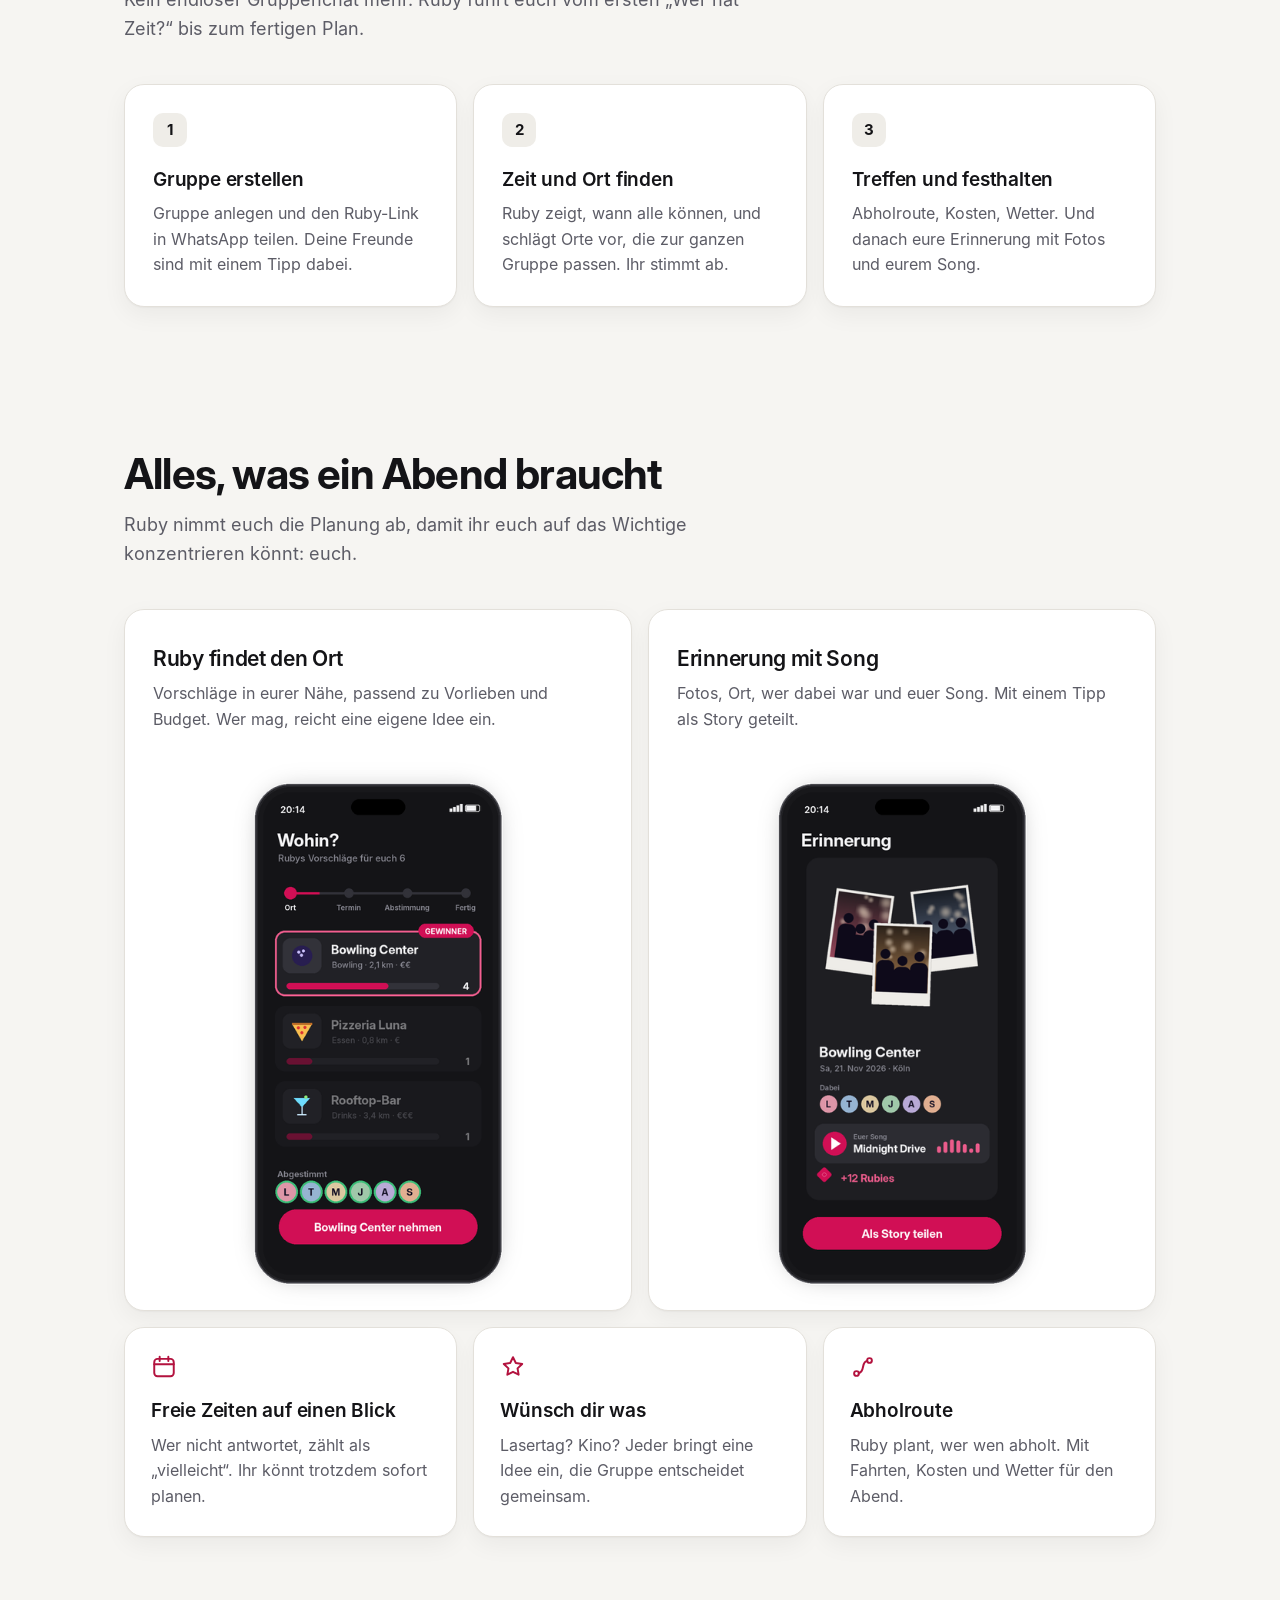
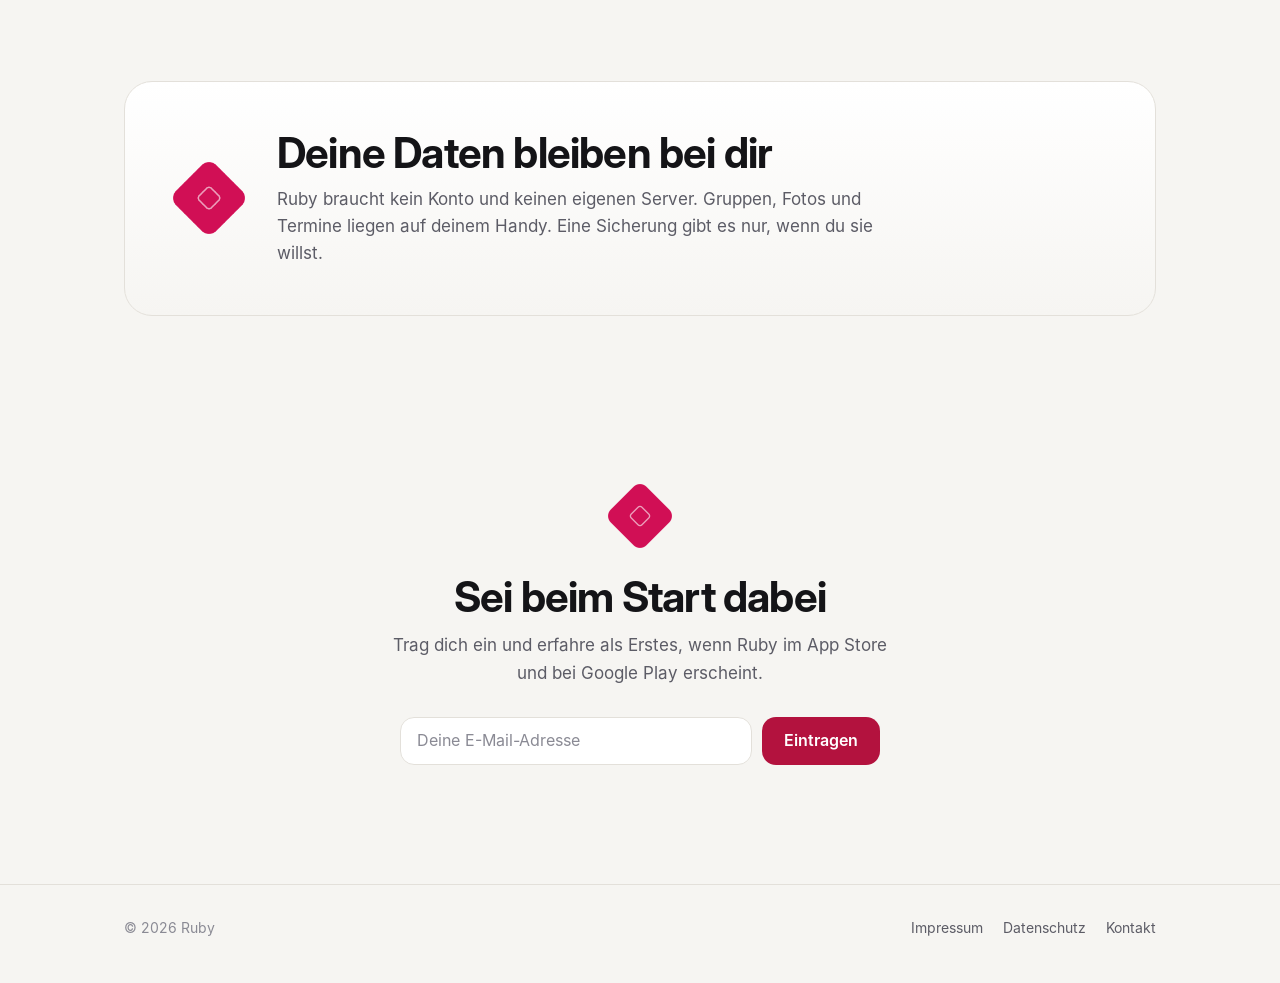
==== commit dd67e127: "Add files via upload" ====
--- a/index.html
+++ b/index.html
@@ -184,5 +184,6 @@
 
   <script src="/assets/config.js?v=3"></script>
   <script src="/assets/site.js?v=3"></script>
+  <script src="/assets/rain.js?v=1"></script>
 </body>
 </html>
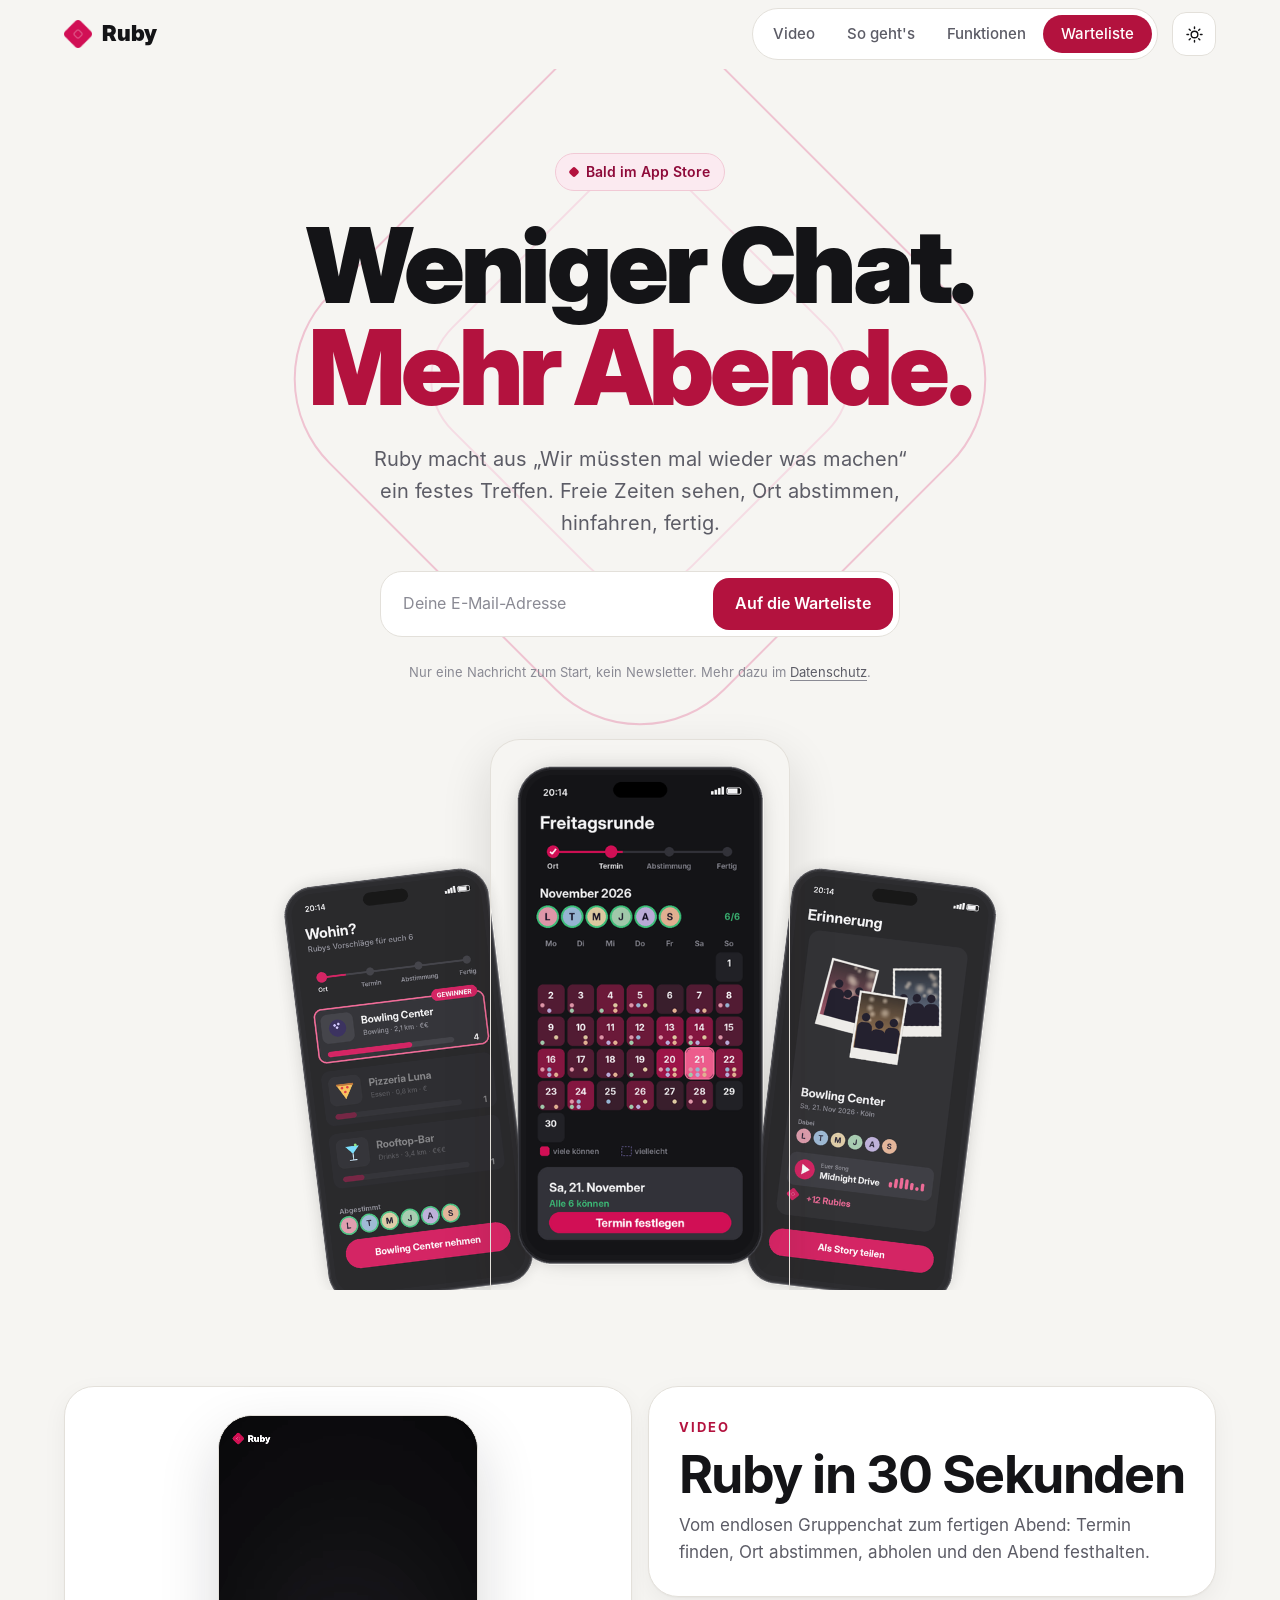
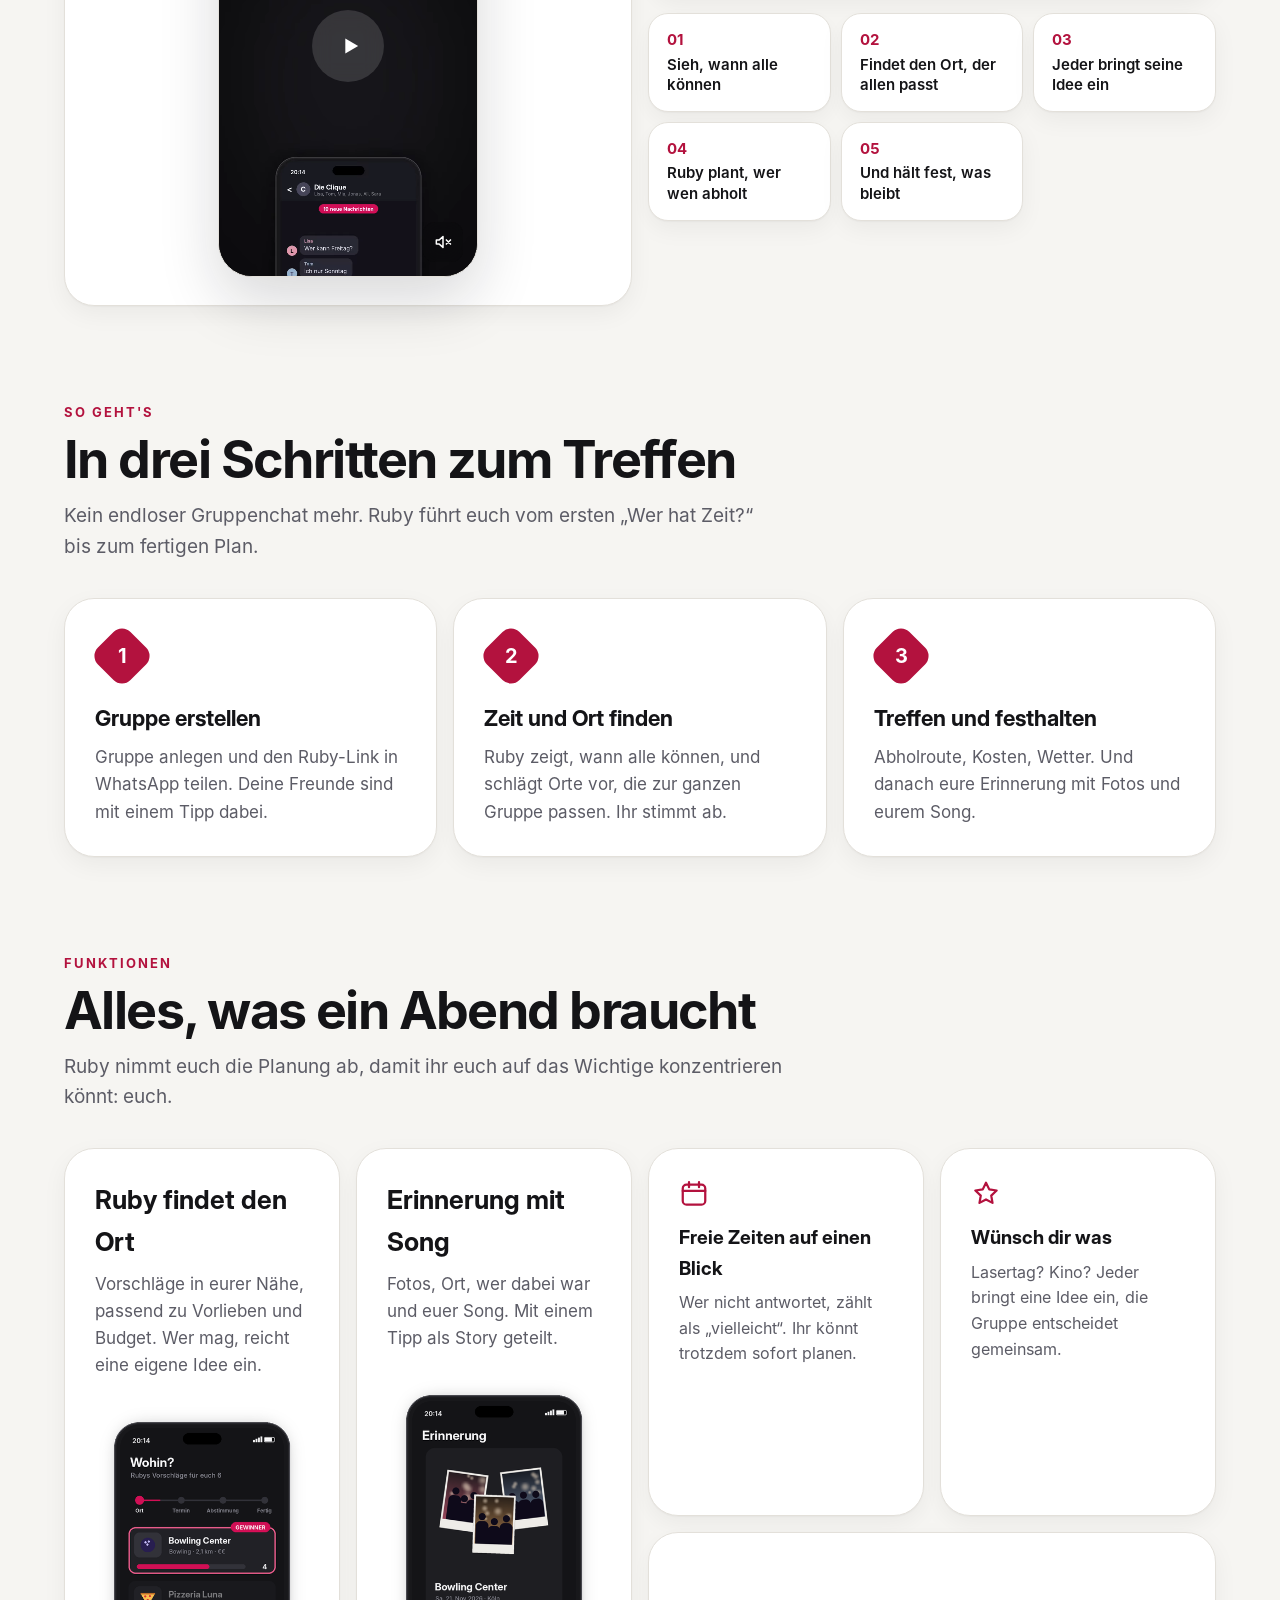
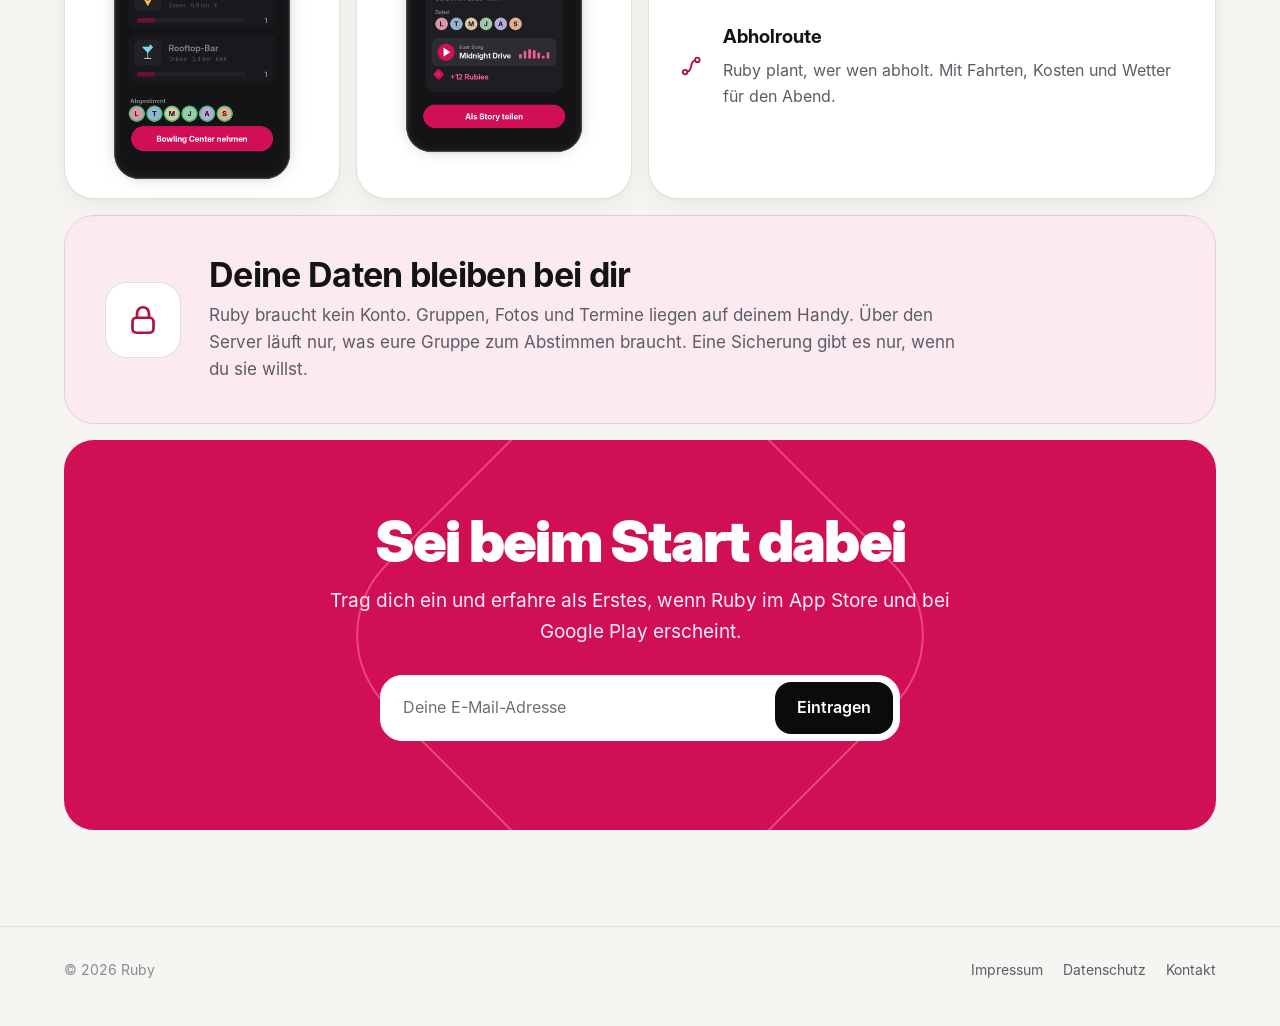
==== commit bba57d30: "Add files via upload" ====
--- a/index.html
+++ b/index.html
@@ -14,161 +14,164 @@
   <meta name="twitter:card" content="summary_large_image">
   <link rel="icon" type="image/png" href="/assets/favicon.png">
   <link rel="apple-touch-icon" href="/assets/apple-touch-icon.png">
-  <link rel="preload" href="/assets/fonts/InterDisplay-Bold.woff" as="font" type="font/woff" crossorigin>
+  <link rel="preload" href="/assets/fonts/InterDisplay-Black.woff" as="font" type="font/woff" crossorigin>
   <script>(function(){var t=null;try{t=localStorage.getItem('ruby-theme')}catch(e){}if(t!=='light'&&t!=='dark'){t=window.matchMedia&&matchMedia('(prefers-color-scheme: light)').matches?'light':'dark'}document.documentElement.setAttribute('data-theme',t)})();</script>
-  <link rel="stylesheet" href="/assets/style.css?v=3">
+  <link rel="stylesheet" href="/assets/style.css?v=4">
+  <link rel="stylesheet" href="/assets/home.css?v=1">
 </head>
-<body>
+<body class="home">
   <header class="top">
     <div class="wrap">
       <a class="brand" href="/" aria-label="Ruby Startseite"><img src="/assets/logo.png" alt=""><span>Ruby</span></a>
-      <nav aria-label="Hauptnavigation">
+      <nav class="pillnav" aria-label="Hauptnavigation">
         <a href="#video">Video</a>
         <a href="#so-gehts">So geht's</a>
         <a href="#funktionen">Funktionen</a>
         <a class="btn small" href="#warteliste">Warteliste</a>
-      <button class="theme-toggle" type="button" aria-label="Design wechseln" title="Design wechseln"><svg class="sun" viewBox="0 0 24 24" fill="none" stroke="currentColor" stroke-width="1.8" stroke-linecap="round" aria-hidden="true"><circle cx="12" cy="12" r="4.2"/><path d="M12 2.5v2M12 19.5v2M2.5 12h2M19.5 12h2M5.3 5.3l1.4 1.4M17.3 17.3l1.4 1.4M5.3 18.7l1.4-1.4M17.3 6.7l1.4-1.4"/></svg><svg class="moon" viewBox="0 0 24 24" fill="none" stroke="currentColor" stroke-width="1.8" stroke-linecap="round" stroke-linejoin="round" aria-hidden="true"><path d="M20 14.5A8 8 0 1 1 9.5 4a6.5 6.5 0 0 0 10.5 10.5z"/></svg></button></nav>
+      </nav>
+      <button class="theme-toggle" type="button" aria-label="Design wechseln" title="Design wechseln"><svg class="sun" viewBox="0 0 24 24" fill="none" stroke="currentColor" stroke-width="1.8" stroke-linecap="round" aria-hidden="true"><circle cx="12" cy="12" r="4.2"/><path d="M12 2.5v2M12 19.5v2M2.5 12h2M19.5 12h2M5.3 5.3l1.4 1.4M17.3 17.3l1.4 1.4M5.3 18.7l1.4-1.4M17.3 6.7l1.4-1.4"/></svg><svg class="moon" viewBox="0 0 24 24" fill="none" stroke="currentColor" stroke-width="1.8" stroke-linecap="round" stroke-linejoin="round" aria-hidden="true"><path d="M20 14.5A8 8 0 1 1 9.5 4a6.5 6.5 0 0 0 10.5 10.5z"/></svg></button>
     </div>
   </header>
 
   <main>
-    <div class="wrap">
-      <div class="hero">
-        <div>
-          <div class="eyebrow"><i></i>Bald im App Store</div>
-          <h1>Weniger Chat.<br><em>Mehr Abende.</em></h1>
-          <p class="lead">Ruby macht aus „Wir müssten mal wieder was machen“ ein festes Treffen. Freie Zeiten sehen, Ort abstimmen, hinfahren, fertig.</p>
-          <form class="waitlist" id="warteliste" novalidate>
-            <label for="mail-top" class="sr" style="position:absolute;left:-9999px">E-Mail-Adresse</label>
+    <section class="h-hero">
+      <div class="h-rings" aria-hidden="true"><i></i><i></i></div>
+      <div class="wrap">
+        <div class="h-pill h-in" style="--d: 0.05s"><i></i>Bald im App Store</div>
+        <h1 class="h-title"><span class="pop" style="--d: 0.15s">Weniger Chat.</span><span class="pop accent" style="--d: 0.55s">Mehr Abende.</span></h1>
+        <p class="h-lead h-in" style="--d: 0.95s">Ruby macht aus „Wir müssten mal wieder was machen“ ein festes Treffen. Freie Zeiten sehen, Ort abstimmen, hinfahren, fertig.</p>
+        <div class="h-in" style="--d: 1.1s">
+          <form class="waitlist h-form" id="warteliste" novalidate>
+            <label for="mail-top" class="sr">E-Mail-Adresse</label>
             <input id="mail-top" type="email" name="email" placeholder="Deine E-Mail-Adresse" autocomplete="email" required>
             <button class="btn" type="submit">Auf die Warteliste</button>
           </form>
           <p class="form-msg" role="status" aria-live="polite"></p>
           <p class="fine">Nur eine Nachricht zum Start, kein Newsletter. Mehr dazu im <a href="/datenschutz/">Datenschutz</a>.</p>
         </div>
-        <div class="hero-shot">
-          <img src="/assets/screen-kalender.png" width="370" height="720" alt="Ruby-Kalender: Alle sechs Freunde können am Samstag, 21. November">
+        <div class="h-phones h-in" style="--d: 1.25s">
+          <img class="side left" src="/assets/screen-orte.png" width="390" height="720" alt="Ortsvorschläge mit Abstimmung: Bowling Center gewinnt">
+          <img class="mid" src="/assets/screen-kalender.png" width="390" height="720" alt="Ruby-Kalender: Alle sechs Freunde können am Samstag, 21. November">
+          <img class="side right" src="/assets/screen-erinnerung.png" width="390" height="720" alt="Erinnerungskarte mit Fotos, Ort, Song und Rubies">
         </div>
       </div>
-    </div>
+    </section>
 
-    <section id="video" class="video-sec">
+    <section id="video" class="h-sec">
       <div class="wrap">
-        <div class="video-grid">
-          <div class="reveal">
-            <h2>Ruby in 30 Sekunden</h2>
-            <p class="video-lead">Vom endlosen Gruppenchat zum fertigen Abend: Termin finden, Ort abstimmen, abholen und den Abend festhalten.</p>
-            <ul class="video-points">
-              <li>Sieh, wann alle können</li>
-              <li>Findet den Ort, der allen passt</li>
-              <li>Jeder bringt seine Idee ein</li>
-              <li>Ruby plant, wer wen abholt</li>
-              <li>Und hält fest, was bleibt</li>
-            </ul>
+        <div class="h-video">
+          <div class="tile h-video-stage reveal">
+            <div class="video-frame">
+              <video id="trailer" playsinline muted loop preload="none" poster="/assets/ruby-trailer-poster.jpg" aria-label="Ruby-Trailer: So funktioniert die App">
+                <source src="/assets/ruby-trailer.mp4" type="video/mp4">
+                <source src="/assets/ruby-trailer.webm" type="video/webm">
+              </video>
+              <button class="vid-play" type="button" aria-label="Video abspielen">
+                <svg viewBox="0 0 24 24" aria-hidden="true"><path d="M8 5.5v13l11-6.5z" fill="currentColor"/></svg>
+              </button>
+              <button class="vid-sound" type="button" aria-label="Ton einschalten" hidden>
+                <svg class="off" viewBox="0 0 24 24" fill="none" stroke="currentColor" stroke-width="1.8" stroke-linecap="round" stroke-linejoin="round" aria-hidden="true"><path d="M4 9.5h3.5L12 5.5v13l-4.5-4H4z"/><path d="M16 9.5l5 5M21 9.5l-5 5"/></svg>
+                <svg class="on" viewBox="0 0 24 24" fill="none" stroke="currentColor" stroke-width="1.8" stroke-linecap="round" stroke-linejoin="round" aria-hidden="true"><path d="M4 9.5h3.5L12 5.5v13l-4.5-4H4z"/><path d="M16 9a4.5 4.5 0 0 1 0 6M18.5 6.5a8 8 0 0 1 0 11"/></svg>
+              </button>
+            </div>
           </div>
-          <div class="video-frame reveal">
-            <video id="trailer" playsinline muted loop preload="none" poster="/assets/ruby-trailer-poster.jpg" aria-label="Ruby-Trailer: So funktioniert die App">
-              <source src="/assets/ruby-trailer.mp4" type="video/mp4">
-              <source src="/assets/ruby-trailer.webm" type="video/webm">
-            </video>
-            <button class="vid-play" type="button" aria-label="Video abspielen">
-              <svg viewBox="0 0 24 24" aria-hidden="true"><path d="M8 5.5v13l11-6.5z" fill="currentColor"/></svg>
-            </button>
-            <button class="vid-sound" type="button" aria-label="Ton einschalten" hidden>
-              <svg class="off" viewBox="0 0 24 24" fill="none" stroke="currentColor" stroke-width="1.8" stroke-linecap="round" stroke-linejoin="round" aria-hidden="true"><path d="M4 9.5h3.5L12 5.5v13l-4.5-4H4z"/><path d="M16 9.5l5 5M21 9.5l-5 5"/></svg>
-              <svg class="on" viewBox="0 0 24 24" fill="none" stroke="currentColor" stroke-width="1.8" stroke-linecap="round" stroke-linejoin="round" aria-hidden="true"><path d="M4 9.5h3.5L12 5.5v13l-4.5-4H4z"/><path d="M16 9a4.5 4.5 0 0 1 0 6M18.5 6.5a8 8 0 0 1 0 11"/></svg>
-            </button>
+          <div class="h-video-side">
+            <div class="tile pad reveal">
+              <div class="kicker">Video</div>
+              <h2>Ruby in 30 Sekunden</h2>
+              <p class="muted">Vom endlosen Gruppenchat zum fertigen Abend: Termin finden, Ort abstimmen, abholen und den Abend festhalten.</p>
+            </div>
+            <ol class="h-points">
+              <li class="tile reveal"><b>01</b>Sieh, wann alle können</li>
+              <li class="tile reveal"><b>02</b>Findet den Ort, der allen passt</li>
+              <li class="tile reveal"><b>03</b>Jeder bringt seine Idee ein</li>
+              <li class="tile reveal"><b>04</b>Ruby plant, wer wen abholt</li>
+              <li class="tile reveal"><b>05</b>Und hält fest, was bleibt</li>
+            </ol>
           </div>
         </div>
       </div>
     </section>
 
-    <section id="so-gehts">
+    <section id="so-gehts" class="h-sec">
       <div class="wrap">
-        <div class="sec-head reveal">
+        <div class="h-head reveal">
+          <div class="kicker">So geht's</div>
           <h2>In drei Schritten zum Treffen</h2>
           <p>Kein endloser Gruppenchat mehr. Ruby führt euch vom ersten „Wer hat Zeit?“ bis zum fertigen Plan.</p>
         </div>
-        <div class="steps">
-          <div class="step reveal">
-            <h3>Gruppe erstellen</h3>
-            <p>Gruppe anlegen und den Ruby-Link in WhatsApp teilen. Deine Freunde sind mit einem Tipp dabei.</p>
+        <div class="h-steps">
+          <div class="tile pad reveal"><div class="gemnum"><span>1</span></div><h3>Gruppe erstellen</h3><p class="muted">Gruppe anlegen und den Ruby-Link in WhatsApp teilen. Deine Freunde sind mit einem Tipp dabei.</p></div>
+          <div class="tile pad reveal"><div class="gemnum"><span>2</span></div><h3>Zeit und Ort finden</h3><p class="muted">Ruby zeigt, wann alle können, und schlägt Orte vor, die zur ganzen Gruppe passen. Ihr stimmt ab.</p></div>
+          <div class="tile pad reveal"><div class="gemnum"><span>3</span></div><h3>Treffen und festhalten</h3><p class="muted">Abholroute, Kosten, Wetter. Und danach eure Erinnerung mit Fotos und eurem Song.</p></div>
+        </div>
+      </div>
+    </section>
+
+    <section id="funktionen" class="h-sec">
+      <div class="wrap">
+        <div class="h-head reveal">
+          <div class="kicker">Funktionen</div>
+          <h2>Alles, was ein Abend braucht</h2>
+          <p>Ruby nimmt euch die Planung ab, damit ihr euch auf das Wichtige konzentrieren könnt: euch.</p>
+        </div>
+        <div class="h-bento">
+          <div class="tile shot reveal">
+            <h3>Ruby findet den Ort</h3>
+            <p class="muted">Vorschläge in eurer Nähe, passend zu Vorlieben und Budget. Wer mag, reicht eine eigene Idee ein.</p>
+            <img src="/assets/screen-orte.png" width="390" height="720" loading="lazy" alt="Ortsvorschläge mit Abstimmung: Bowling Center gewinnt">
           </div>
-          <div class="step reveal">
-            <h3>Zeit und Ort finden</h3>
-            <p>Ruby zeigt, wann alle können, und schlägt Orte vor, die zur ganzen Gruppe passen. Ihr stimmt ab.</p>
+          <div class="tile shot reveal">
+            <h3>Erinnerung mit Song</h3>
+            <p class="muted">Fotos, Ort, wer dabei war und euer Song. Mit einem Tipp als Story geteilt.</p>
+            <img src="/assets/screen-erinnerung.png" width="390" height="720" loading="lazy" alt="Erinnerungskarte mit Fotos, Ort, Song und Rubies">
           </div>
-          <div class="step reveal">
-            <h3>Treffen und festhalten</h3>
-            <p>Abholroute, Kosten, Wetter. Und danach eure Erinnerung mit Fotos und eurem Song.</p>
+          <div class="tile pad feat2 reveal">
+            <svg viewBox="0 0 24 24" fill="none" stroke="currentColor" stroke-width="1.8" stroke-linecap="round" stroke-linejoin="round" aria-hidden="true"><rect x="3" y="4.5" width="18" height="16" rx="3"/><path d="M3 9.5h18M8 2.5v4M16 2.5v4"/></svg>
+            <h3>Freie Zeiten auf einen Blick</h3>
+            <p class="muted">Wer nicht antwortet, zählt als „vielleicht“. Ihr könnt trotzdem sofort planen.</p>
+          </div>
+          <div class="tile pad feat2 reveal">
+            <svg viewBox="0 0 24 24" fill="none" stroke="currentColor" stroke-width="1.8" stroke-linecap="round" stroke-linejoin="round" aria-hidden="true"><path d="M12 3l2.6 5.3 5.9.9-4.3 4.1 1 5.8L12 16.4 6.8 19.1l1-5.8L3.5 9.2l5.9-.9z"/></svg>
+            <h3>Wünsch dir was</h3>
+            <p class="muted">Lasertag? Kino? Jeder bringt eine Idee ein, die Gruppe entscheidet gemeinsam.</p>
+          </div>
+          <div class="tile pad feat2 wide reveal">
+            <svg viewBox="0 0 24 24" fill="none" stroke="currentColor" stroke-width="1.8" stroke-linecap="round" stroke-linejoin="round" aria-hidden="true"><circle cx="6" cy="18" r="2.2"/><circle cx="18" cy="6" r="2.2"/><path d="M8 17.5c6 0 2-11 8-11"/></svg>
+            <div>
+              <h3>Abholroute</h3>
+              <p class="muted">Ruby plant, wer wen abholt. Mit Fahrten, Kosten und Wetter für den Abend.</p>
+            </div>
+          </div>
+        </div>
+
+        <div class="h-privacy reveal">
+          <div class="lock"><svg viewBox="0 0 24 24" fill="none" stroke="currentColor" stroke-width="1.8" stroke-linecap="round" stroke-linejoin="round" aria-hidden="true"><rect x="5" y="10.5" width="14" height="10" rx="2.5"/><path d="M8 10.5V7.5a4 4 0 0 1 8 0v3"/></svg></div>
+          <div>
+            <h2>Deine Daten bleiben bei dir</h2>
+            <p class="muted">Ruby braucht kein Konto. Gruppen, Fotos und Termine liegen auf deinem Handy. Über den Server läuft nur, was eure Gruppe zum Abstimmen braucht. Eine Sicherung gibt es nur, wenn du sie willst.</p>
           </div>
         </div>
       </div>
     </section>
 
-    <section id="funktionen">
+    <section class="h-cta-sec">
       <div class="wrap">
-        <div class="sec-head reveal">
-          <h2>Alles, was ein Abend braucht</h2>
-          <p>Ruby nimmt euch die Planung ab, damit ihr euch auf das Wichtige konzentrieren könnt: euch.</p>
-        </div>
-        <div class="showcase">
-          <div class="shot-card reveal">
-            <h3>Ruby findet den Ort</h3>
-            <p>Vorschläge in eurer Nähe, passend zu Vorlieben und Budget. Wer mag, reicht eine eigene Idee ein.</p>
-            <img src="/assets/screen-orte.png" width="370" height="720" loading="lazy" alt="Ortsvorschläge mit Abstimmung: Bowling Center gewinnt">
-          </div>
-          <div class="shot-card reveal">
-            <h3>Erinnerung mit Song</h3>
-            <p>Fotos, Ort, wer dabei war und euer Song. Mit einem Tipp als Story geteilt.</p>
-            <img src="/assets/screen-erinnerung.png" width="370" height="720" loading="lazy" alt="Erinnerungskarte mit Fotos, Ort, Song und Rubies">
-          </div>
-        </div>
-        <div class="feats">
-          <div class="feat reveal">
-            <svg viewBox="0 0 24 24" fill="none" stroke="currentColor" stroke-width="1.8" stroke-linecap="round" stroke-linejoin="round" aria-hidden="true"><rect x="3" y="4.5" width="18" height="16" rx="3"/><path d="M3 9.5h18M8 2.5v4M16 2.5v4"/></svg>
-            <h3>Freie Zeiten auf einen Blick</h3>
-            <p>Wer nicht antwortet, zählt als „vielleicht“. Ihr könnt trotzdem sofort planen.</p>
-          </div>
-          <div class="feat reveal">
-            <svg viewBox="0 0 24 24" fill="none" stroke="currentColor" stroke-width="1.8" stroke-linecap="round" stroke-linejoin="round" aria-hidden="true"><path d="M12 3l2.6 5.3 5.9.9-4.3 4.1 1 5.8L12 16.4 6.8 19.1l1-5.8L3.5 9.2l5.9-.9z"/></svg>
-            <h3>Wünsch dir was</h3>
-            <p>Lasertag? Kino? Jeder bringt eine Idee ein, die Gruppe entscheidet gemeinsam.</p>
-          </div>
-          <div class="feat reveal">
-            <svg viewBox="0 0 24 24" fill="none" stroke="currentColor" stroke-width="1.8" stroke-linecap="round" stroke-linejoin="round" aria-hidden="true"><circle cx="6" cy="18" r="2.2"/><circle cx="18" cy="6" r="2.2"/><path d="M8 17.5c6 0 2-11 8-11"/></svg>
-            <h3>Abholroute</h3>
-            <p>Ruby plant, wer wen abholt. Mit Fahrten, Kosten und Wetter für den Abend.</p>
+        <div class="h-cta reveal">
+          <div class="ring" aria-hidden="true"></div>
+          <div class="inner">
+            <h2>Sei beim Start dabei</h2>
+            <p>Trag dich ein und erfahre als Erstes, wenn Ruby im App Store und bei Google Play erscheint.</p>
+            <form class="waitlist h-form light" novalidate>
+              <label for="mail-bottom" class="sr">E-Mail-Adresse</label>
+              <input id="mail-bottom" type="email" name="email" placeholder="Deine E-Mail-Adresse" autocomplete="email" required>
+              <button class="btn" type="submit">Eintragen</button>
+            </form>
+            <p class="form-msg" role="status" aria-live="polite"></p>
           </div>
         </div>
       </div>
     </section>
-
-    <section>
-      <div class="wrap">
-        <div class="band reveal">
-          <img src="/assets/logo.png" alt="">
-          <div>
-            <h2>Deine Daten bleiben bei dir</h2>
-            <p>Ruby braucht kein Konto und keinen eigenen Server. Gruppen, Fotos und Termine liegen auf deinem Handy. Eine Sicherung gibt es nur, wenn du sie willst.</p>
-          </div>
-        </div>
-      </div>
-    </section>
-
-    <div class="cta">
-      <div class="wrap">
-        <img src="/assets/logo.png" alt="">
-        <h2>Sei beim Start dabei</h2>
-        <p>Trag dich ein und erfahre als Erstes, wenn Ruby im App Store und bei Google Play erscheint.</p>
-        <form class="waitlist" novalidate>
-          <label for="mail-bottom" style="position:absolute;left:-9999px">E-Mail-Adresse</label>
-          <input id="mail-bottom" type="email" name="email" placeholder="Deine E-Mail-Adresse" autocomplete="email" required>
-          <button class="btn" type="submit">Eintragen</button>
-        </form>
-        <p class="form-msg" role="status" aria-live="polite"></p>
-      </div>
-    </div>
   </main>
 
   <footer>
--- a/assets/home.css
+++ b/assets/home.css
@@ -0,0 +1,163 @@
+/* Ruby – Startseite „Nachtfahrt“ (Kacheln). Gilt nur für index.html (body.home). */
+@font-face { font-family: 'Inter Display'; src: url('fonts/InterDisplay-ExtraBold.woff') format('woff'); font-weight: 800; font-display: swap; }
+
+:root {
+  --tile: #16161A;
+  --tile-line: #26262C;
+  --muted: #A9A9B2;
+  --accent-text: #FF4D6D;
+  --ring-1: #3A1622;
+  --ring-2: #24101A;
+  --pill-bg: #160A0F;
+  --pill-line: #3A1622;
+  --pill-text: #FFB3C4;
+  --phone-line: #2A2A31;
+  --glow: 0 -10px 60px rgba(209, 15, 85, 0.25);
+}
+:root[data-theme="light"] {
+  --tile: #FFFFFF;
+  --tile-line: #E3E0DA;
+  --muted: #5C5C66;
+  --accent-text: #B3123E;
+  --ring-1: #EFC3D1;
+  --ring-2: #F5DCE4;
+  --pill-bg: #FBEAF0;
+  --pill-line: #F1C9D5;
+  --pill-text: #8E0A39;
+  --phone-line: #E3E0DA;
+  --glow: 0 20px 50px rgba(20, 20, 23, 0.14);
+}
+
+.home .wrap { max-width: 1200px; }
+.home .sr { position: absolute; left: -9999px; }
+.home h1, .home h2, .home h3, .home .brand span { font-family: 'Inter Display', 'Inter', sans-serif; }
+
+/* Kopfzeile mit Pillen-Navigation */
+.home .top .wrap { gap: 14px; }
+.home .pillnav { margin-left: auto; display: flex; align-items: center; gap: 2px; padding: 5px; border-radius: 999px; background: var(--tile); border: 1px solid var(--tile-line); }
+.home .pillnav a { padding: 8px 15px; border-radius: 999px; }
+.home .pillnav .btn.small { min-height: 38px; border-radius: 999px; padding: 0 18px; }
+.home .theme-toggle { width: 44px; height: 44px; border-radius: 14px; background: var(--tile); border-color: var(--tile-line); }
+
+/* Kacheln */
+.tile { background: var(--tile); border: 1px solid var(--tile-line); border-radius: 30px; box-shadow: var(--shadow); }
+.tile.pad { padding: 30px; }
+.muted { color: var(--muted); }
+.kicker { font-size: 13px; font-weight: 700; letter-spacing: 2px; text-transform: uppercase; color: var(--accent-text); margin-bottom: 10px; }
+
+/* Hero */
+.h-hero { position: relative; overflow: hidden; padding: 84px 0 0; text-align: center; }
+.h-rings i { position: absolute; left: 50%; border: 2px solid var(--ring-1); transform: translateX(-50%) rotate(45deg); pointer-events: none; }
+.h-rings i:first-child { top: 30px; width: 560px; height: 560px; margin-left: 0; border-radius: 120px; }
+.h-rings i:last-child { top: 140px; width: 340px; height: 340px; border-radius: 74px; border-color: var(--ring-2); }
+.h-hero .wrap { position: relative; }
+.h-pill { display: inline-flex; align-items: center; gap: 8px; padding: 7px 14px; border-radius: 999px; border: 1px solid var(--pill-line); background: var(--pill-bg); color: var(--pill-text); font-weight: 600; font-size: 14px; }
+.h-pill i { width: 8px; height: 8px; border-radius: 2px; background: var(--accent-text); transform: rotate(45deg); }
+.h-title { margin: 24px auto 0; font-weight: 900; font-size: clamp(48px, 9vw, 104px); line-height: 0.98; letter-spacing: -0.035em; }
+.h-title .pop { display: block; }
+.h-title .accent { color: var(--accent-text); }
+.h-lead { margin: 24px auto 0; max-width: 560px; font-size: clamp(18px, 2vw, 20px); color: var(--muted); }
+.h-form { margin: 32px auto 0; max-width: 520px; padding: 6px; gap: 6px; border-radius: 22px; background: var(--tile); border: 1px solid var(--tile-line); }
+.h-form input { border: 0; background: transparent; min-height: 52px; }
+.h-form .btn { min-height: 52px; border-radius: 16px; }
+.h-hero .fine, .h-hero .form-msg { margin-left: auto; margin-right: auto; }
+.h-phones { margin-top: 56px; display: flex; justify-content: center; align-items: flex-end; }
+.h-phones img { height: auto; border-radius: 30px 30px 0 0; }
+.h-phones .mid { position: relative; z-index: 2; width: min(300px, 46vw); border: 1px solid var(--phone-line); border-bottom: 0; box-shadow: var(--glow); }
+.h-phones .side { width: min(250px, 36vw); opacity: 0.9; }
+.h-phones .left { transform: rotate(-7deg) translate(40px, 30px); }
+.h-phones .right { transform: rotate(7deg) translate(-40px, 30px); }
+
+/* Beim Öffnen: Überschrift ploppt auf, der Rest blendet nacheinander ein */
+@keyframes h-pop {
+  0% { opacity: 0; transform: translateY(26px) scale(0.6); }
+  55% { opacity: 1; transform: translateY(-4px) scale(1.07); }
+  75% { transform: translateY(0) scale(0.98); }
+  100% { opacity: 1; transform: none; }
+}
+@keyframes h-fade { from { opacity: 0; transform: translateY(14px); } to { opacity: 1; transform: none; } }
+.h-title .pop { opacity: 0; animation: h-pop 0.7s cubic-bezier(0.2, 0.9, 0.3, 1.2) var(--d, 0s) forwards; transform-origin: 50% 70%; }
+.h-in { opacity: 0; animation: h-fade 0.6s ease var(--d, 0s) forwards; }
+@media (prefers-reduced-motion: reduce) {
+  .h-title .pop, .h-in { opacity: 1; animation: none; }
+}
+
+/* Abschnitte */
+.h-sec { padding: 96px 0 0; }
+.h-head { max-width: 720px; margin-bottom: 36px; }
+.h-head h2, .h-video-side h2 { font-weight: 800; font-size: clamp(32px, 5vw, 52px); line-height: 1.04; letter-spacing: -0.03em; margin: 0 0 14px; }
+.h-head p { color: var(--muted); font-size: 19px; margin: 0; }
+
+/* Video */
+.h-video { display: grid; grid-template-columns: repeat(auto-fit, minmax(320px, 1fr)); gap: 16px; }
+.h-video-stage { display: flex; align-items: center; justify-content: center; padding: 28px; min-height: 460px; }
+.h-video-stage .video-frame { width: min(260px, 70vw); }
+.h-video-side { display: flex; flex-direction: column; gap: 16px; }
+.h-video-side h2 { margin-bottom: 10px; }
+.h-video-side p { margin: 0; }
+.h-points { list-style: none; margin: 0; padding: 0; display: grid; grid-template-columns: repeat(auto-fit, minmax(150px, 1fr)); gap: 10px; }
+.h-points li { border-radius: 20px; padding: 16px 18px; font-weight: 600; font-size: 15px; line-height: 1.35; }
+.h-points b { display: block; font-family: 'Inter Display', 'Inter', sans-serif; font-weight: 800; color: var(--accent-text); margin-bottom: 4px; }
+
+/* Schritte */
+.h-steps { display: grid; grid-template-columns: repeat(auto-fit, minmax(260px, 1fr)); gap: 16px; }
+.h-steps h3 { margin: 22px 0 8px; font-size: 22px; font-weight: 700; }
+.h-steps p { margin: 0; }
+.gemnum { width: 46px; height: 46px; margin: 4px; border-radius: 12px; background: var(--ruby); transform: rotate(45deg); display: grid; place-items: center; }
+.gemnum span { transform: rotate(-45deg); color: #fff; font-family: 'Inter Display', 'Inter', sans-serif; font-weight: 800; font-size: 20px; }
+
+/* Funktionen als Kachel-Raster */
+.h-bento { display: grid; grid-template-columns: repeat(4, minmax(0, 1fr)); gap: 16px; }
+.h-bento .shot { grid-row: span 2; padding: 30px 30px 0; overflow: hidden; display: flex; flex-direction: column; }
+.h-bento .shot h3 { margin: 0 0 8px; font-size: 26px; font-weight: 700; }
+.h-bento .shot p { margin: 0; }
+.h-bento .shot img { width: 240px; max-width: 100%; height: auto; margin: 24px auto 0; border-radius: 28px 28px 0 0; }
+.feat2 svg { width: 30px; height: 30px; color: var(--accent-text); display: block; }
+.feat2 h3 { margin: 14px 0 6px; font-size: 19px; font-weight: 700; }
+.feat2 p { margin: 0; font-size: 16px; }
+.feat2.wide { grid-column: span 2; display: flex; gap: 20px; align-items: center; }
+.feat2.wide h3 { margin-top: 0; }
+
+/* Privatsphäre */
+.h-privacy { margin-top: 16px; border-radius: 30px; border: 1px solid var(--pill-line); background: var(--pill-bg); padding: 40px; display: flex; flex-wrap: wrap; gap: 28px; align-items: center; }
+.h-privacy > div:last-child { flex: 1 1 400px; min-width: 0; }
+.h-privacy h2 { margin: 0 0 8px; font-weight: 800; font-size: clamp(26px, 3.4vw, 34px); letter-spacing: -0.02em; }
+.h-privacy p { margin: 0; max-width: 760px; }
+.h-privacy .lock { flex: none; width: 76px; height: 76px; border-radius: 22px; background: var(--tile); border: 1px solid var(--tile-line); display: grid; place-items: center; color: var(--accent-text); }
+.h-privacy .lock svg { width: 36px; height: 36px; }
+
+/* Abschluss */
+.h-cta-sec { padding: 16px 0 96px; }
+.h-cta { position: relative; overflow: hidden; border-radius: 30px; background: #D10F55; color: #fff; padding: 72px 24px; text-align: center; }
+.h-cta .ring { position: absolute; left: 50%; top: 50%; width: 460px; height: 460px; margin: -230px 0 0 -230px; border-radius: 100px; border: 2px solid #E8467F; transform: rotate(45deg); }
+.h-cta .inner { position: relative; max-width: 620px; margin: 0 auto; }
+.h-cta h2 { margin: 0; font-weight: 900; font-size: clamp(36px, 6vw, 58px); line-height: 1; letter-spacing: -0.03em; }
+.h-cta p { margin: 16px 0 0; font-size: 19px; color: #FFF0F4; }
+.h-form.light { margin-top: 28px; background: #fff; border-color: #fff; }
+.h-form.light input { color: #141417; }
+.h-form.light input::placeholder { color: #6E6E78; }
+.h-form.light .btn { background: #0B0B0D; }
+.h-form.light .btn:hover { background: #2A2A31; }
+.h-cta .form-msg.ok, .h-cta .form-msg.err { color: #fff; }
+
+/* Handy */
+@media (max-width: 980px) {
+  .h-bento { grid-template-columns: repeat(2, minmax(0, 1fr)); }
+}
+@media (max-width: 640px) {
+  .home .pillnav { padding: 3px; }
+  .h-hero { padding-top: 48px; }
+  .h-rings i:first-child { width: 380px; height: 380px; border-radius: 84px; }
+  .h-rings i:last-child { width: 220px; height: 220px; top: 110px; border-radius: 50px; }
+  .h-form { flex-direction: column; }
+  .h-form .btn { width: 100%; }
+  .h-phones .left { transform: rotate(-7deg) translate(30px, 24px); }
+  .h-phones .right { transform: rotate(7deg) translate(-30px, 24px); }
+  .h-sec { padding-top: 64px; }
+  .h-bento { grid-template-columns: 1fr; }
+  .h-bento .shot { grid-row: auto; }
+  .feat2.wide { grid-column: auto; flex-direction: column; align-items: flex-start; }
+  .h-video-stage { min-height: 0; }
+  .h-privacy { padding: 28px 22px; }
+  .h-cta { padding: 56px 18px; }
+}
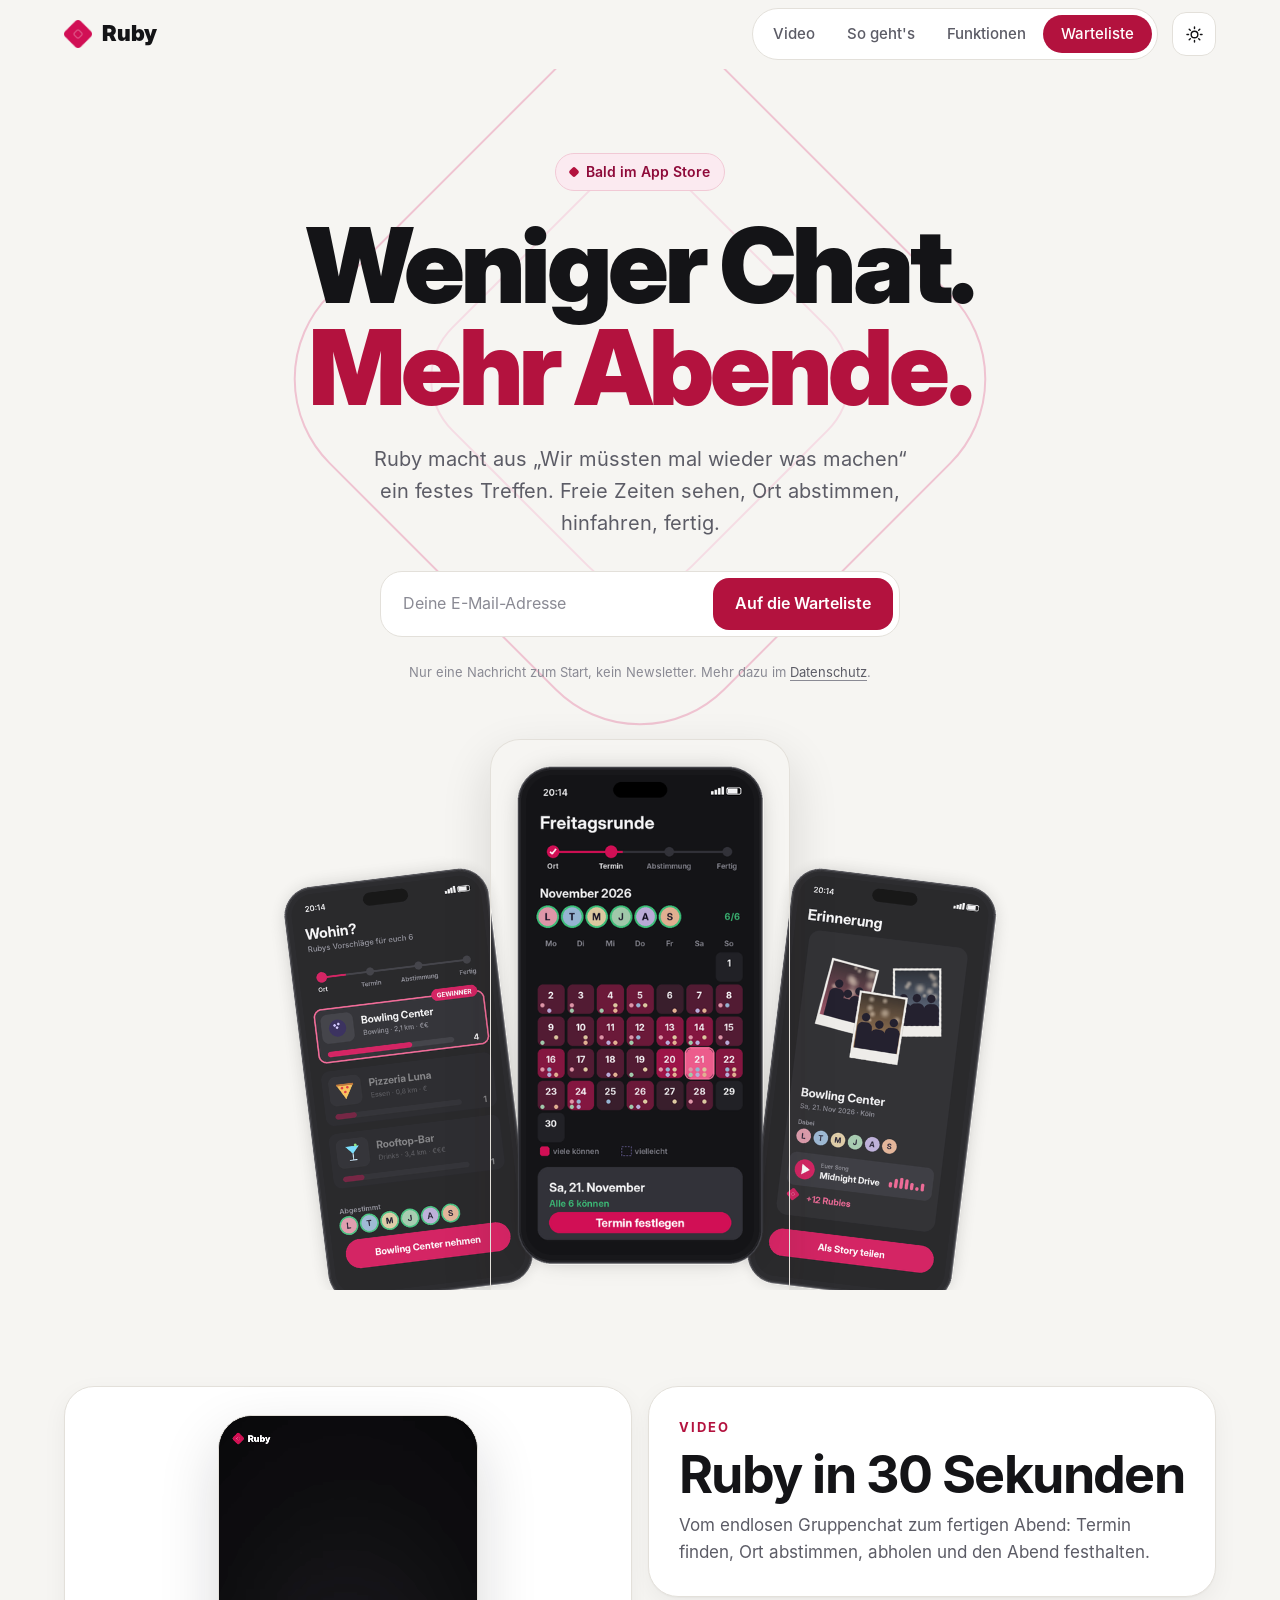
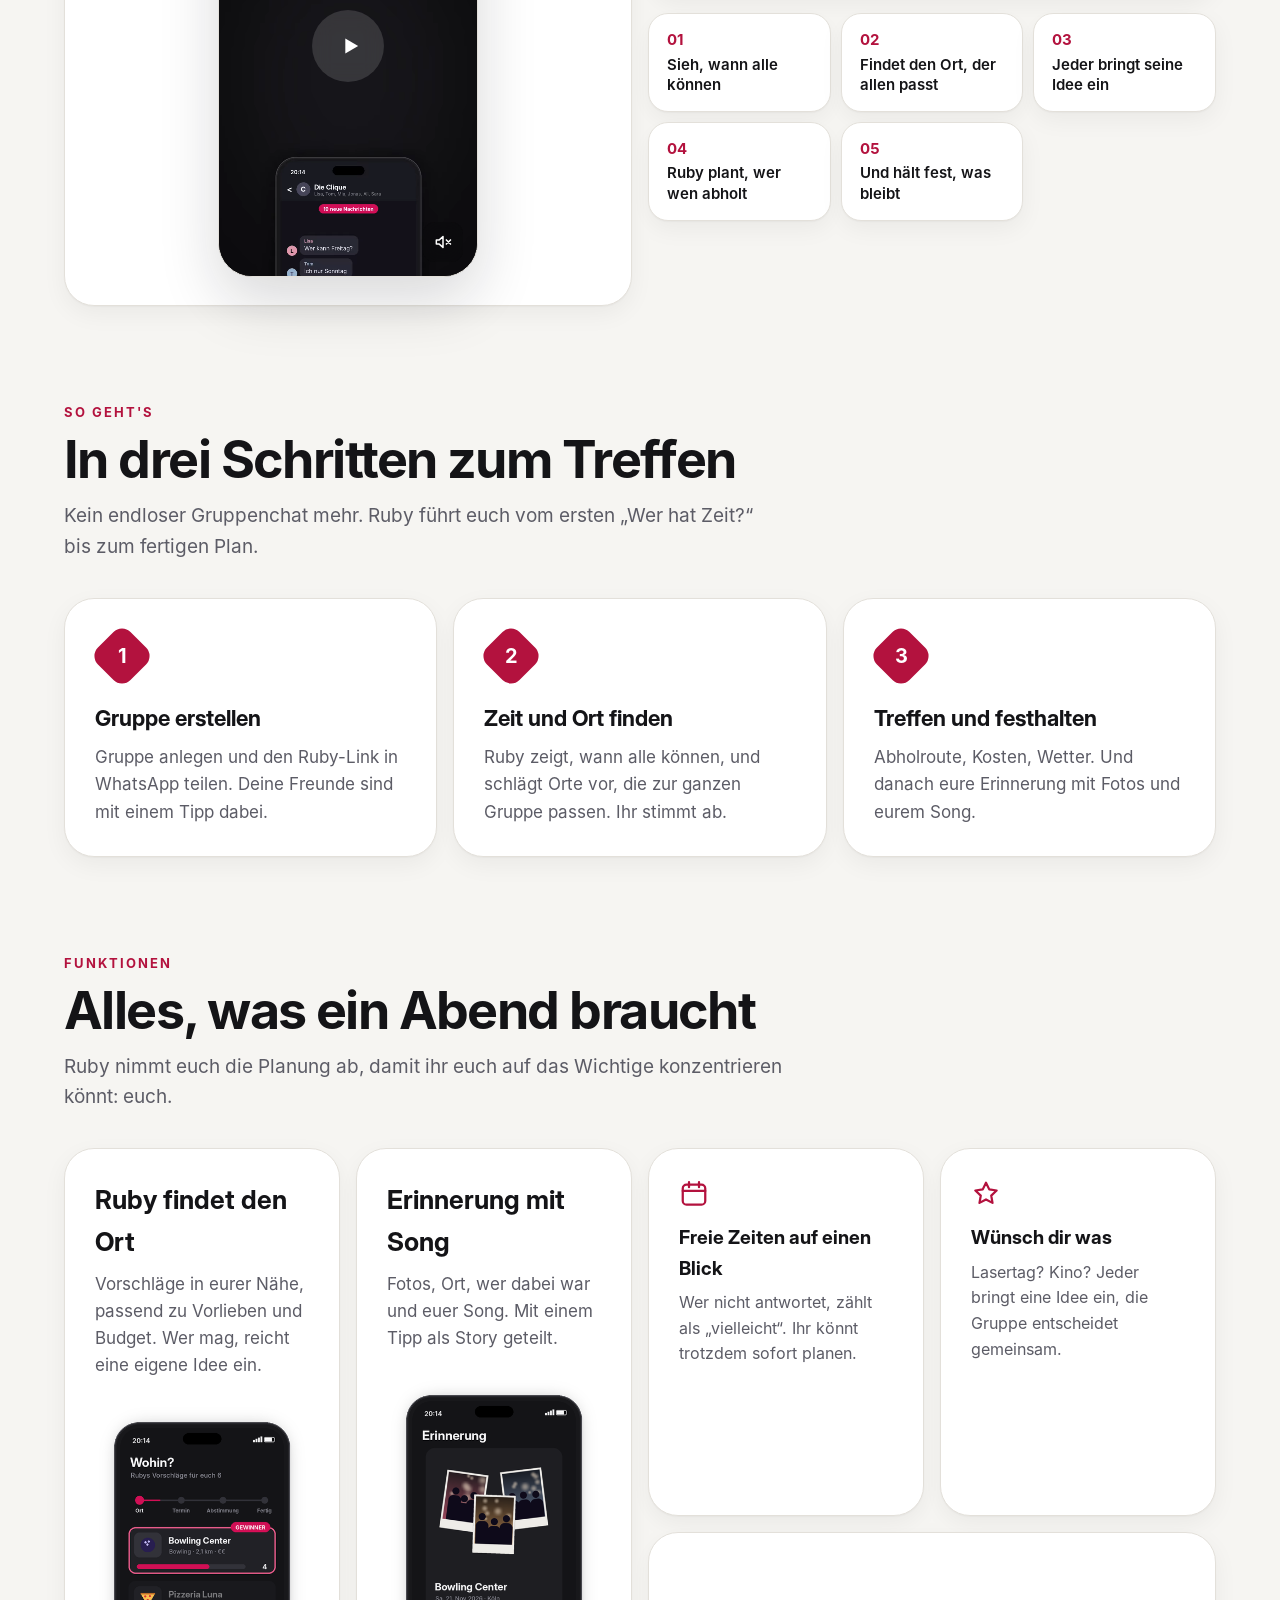
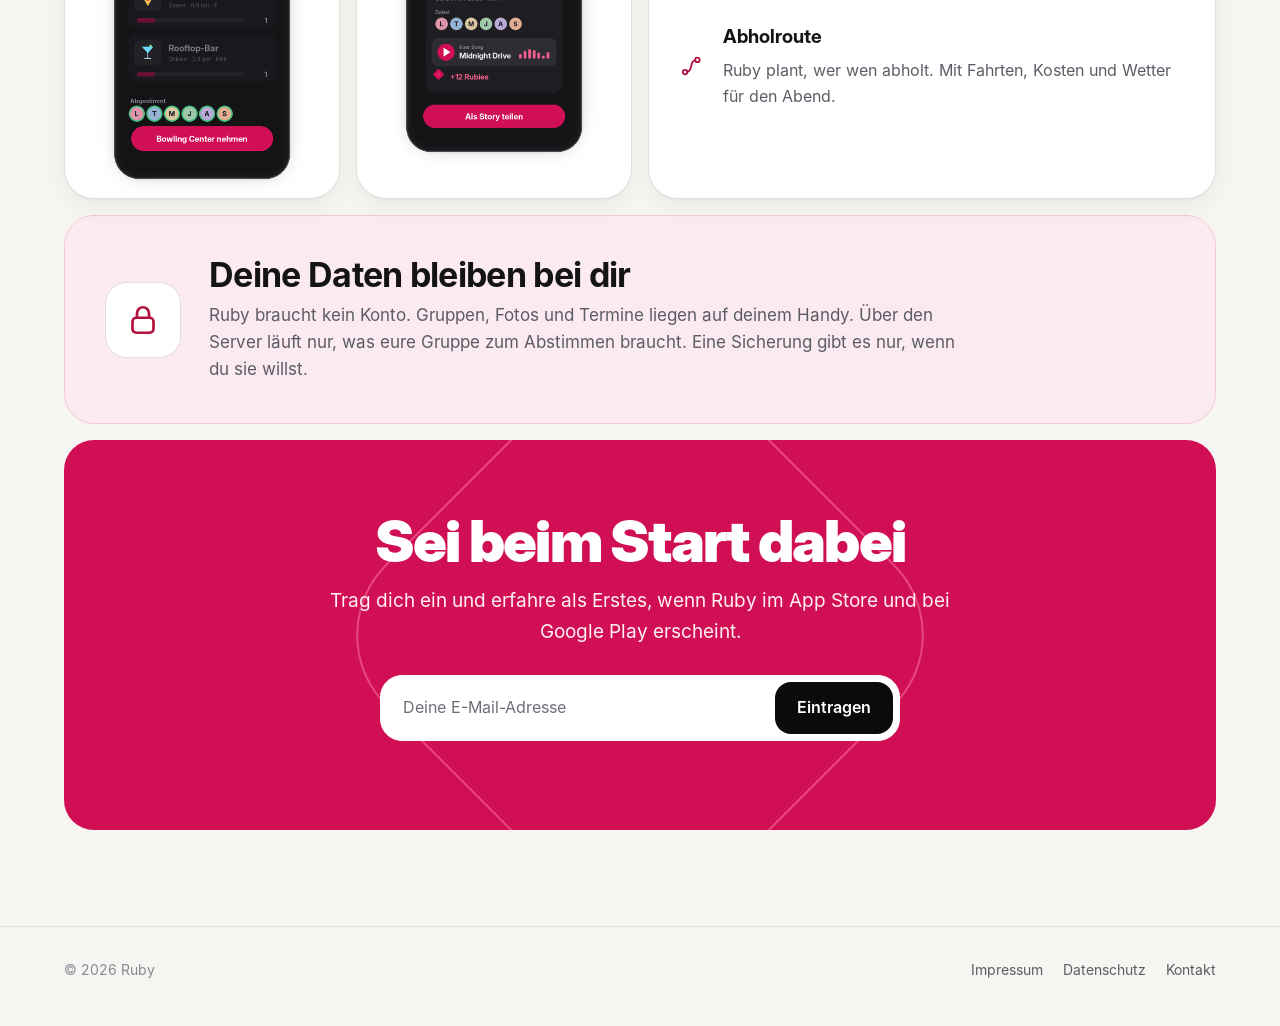
==== commit 996e54f2: "Add files via upload" ====
--- a/index.html
+++ b/index.html
@@ -17,7 +17,7 @@
   <link rel="preload" href="/assets/fonts/InterDisplay-Black.woff" as="font" type="font/woff" crossorigin>
   <script>(function(){var t=null;try{t=localStorage.getItem('ruby-theme')}catch(e){}if(t!=='light'&&t!=='dark'){t=window.matchMedia&&matchMedia('(prefers-color-scheme: light)').matches?'light':'dark'}document.documentElement.setAttribute('data-theme',t)})();</script>
   <link rel="stylesheet" href="/assets/style.css?v=4">
-  <link rel="stylesheet" href="/assets/home.css?v=1">
+  <link rel="stylesheet" href="/assets/home.css?v=2">
 </head>
 <body class="home">
   <header class="top">
